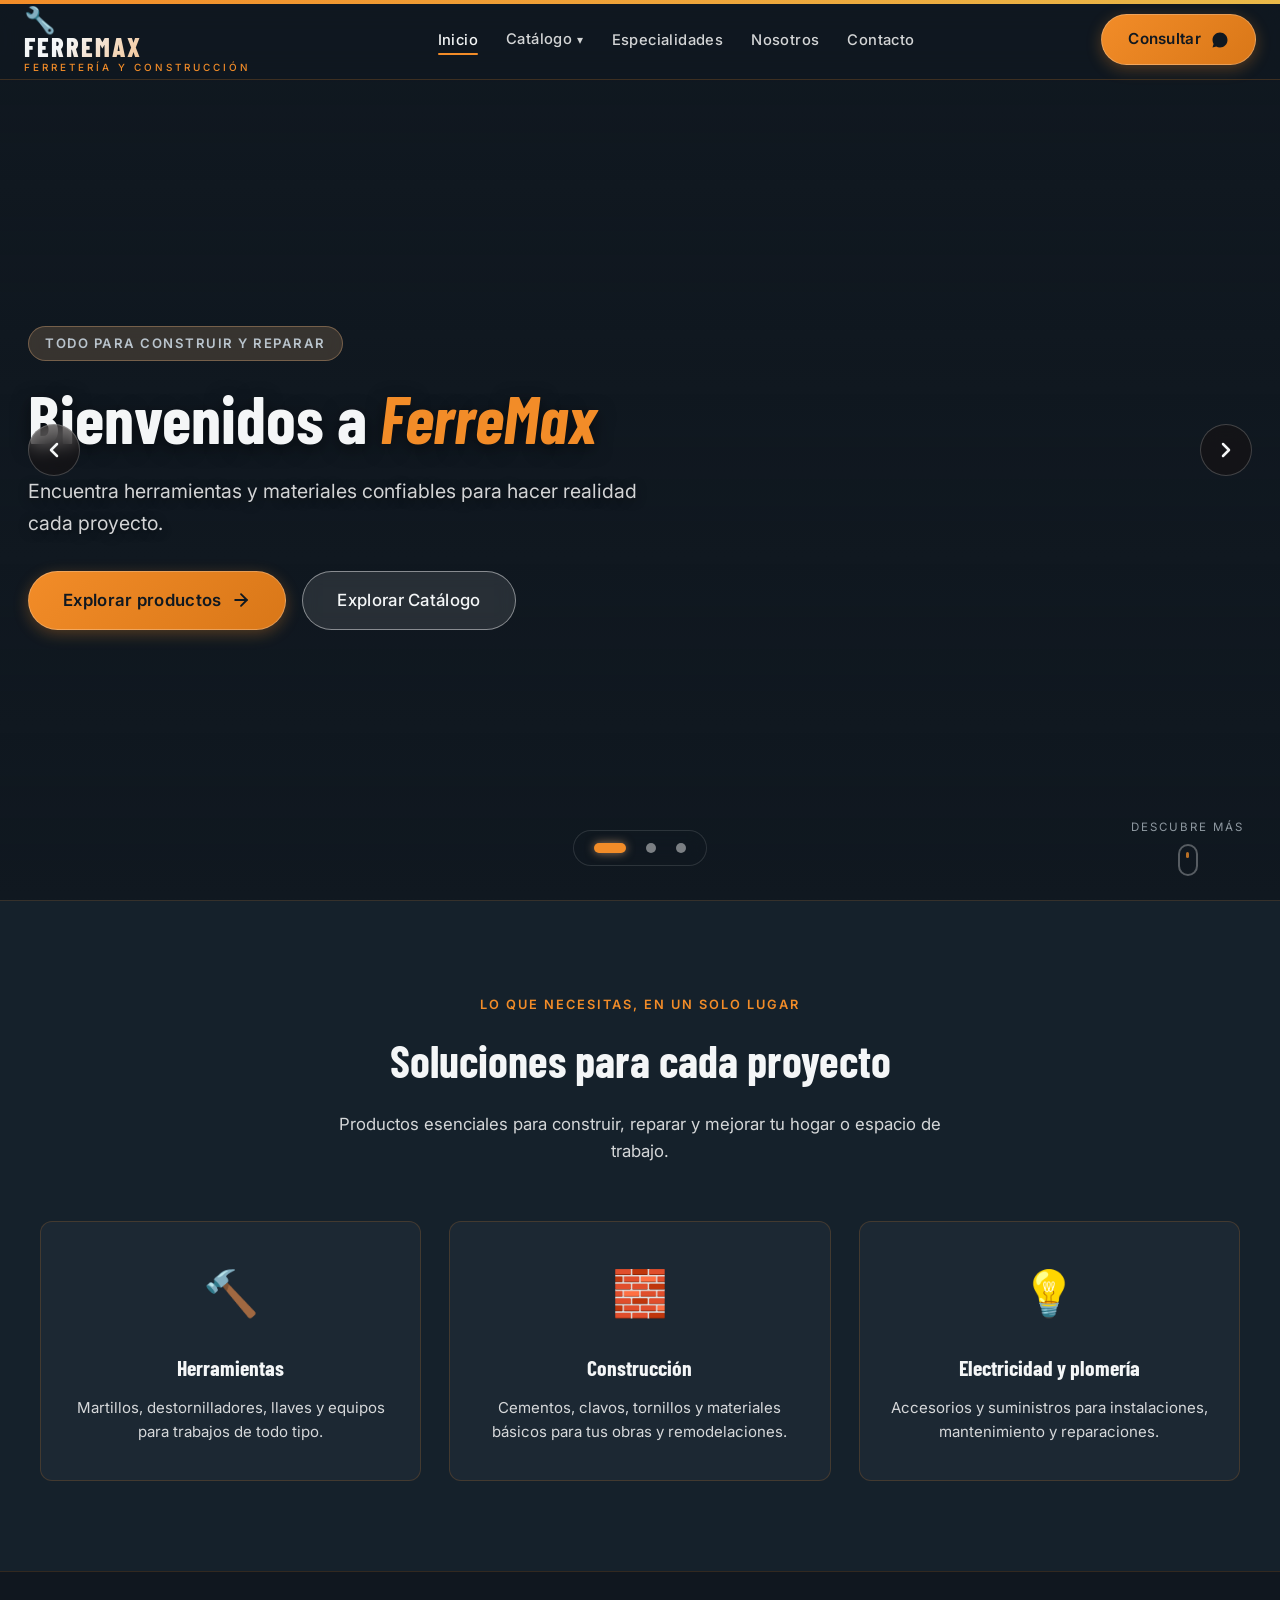
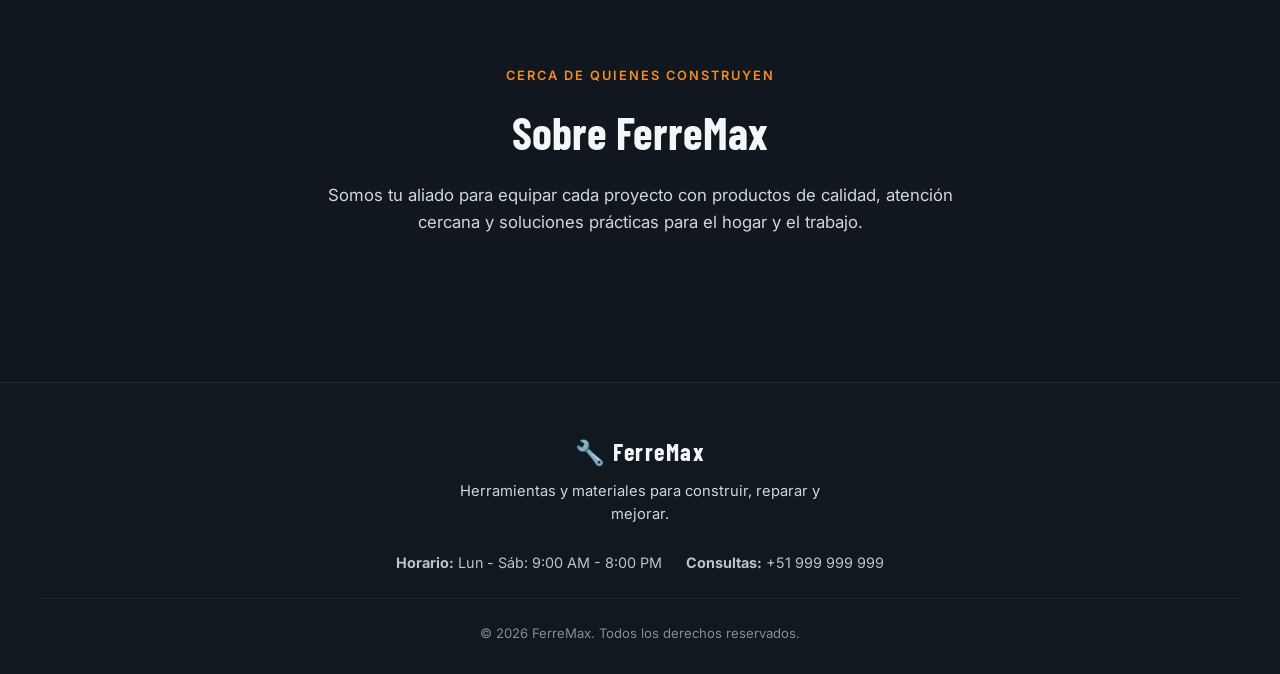
==== index.html @ 09a4e724 "Adaptar sitio a ferreteria" ====
<!DOCTYPE html>
<html lang="es">
<head>
  <meta charset="UTF-8">
  <meta name="viewport" content="width=device-width, initial-scale=1.0">
  <title>FerreMax | Herramientas y materiales para tus proyectos</title>
  <meta name="description" content="FerreMax: herramientas, materiales de construcción, electricidad y plomería para tus proyectos del hogar y profesionales.">

  <!-- Google Fonts -->
  <link rel="preconnect" href="https://fonts.googleapis.com">
  <link rel="preconnect" href="https://fonts.gstatic.com" crossorigin>
  <link href="https://fonts.googleapis.com/css2?family=Barlow+Condensed:wght@600;700;800&family=Inter:wght@300;400;500;600;700&display=swap" rel="stylesheet">

  <!-- Hoja de Estilos -->
  <link rel="stylesheet" href="styles.css">
</head>
<body>

<!-- Header / Barra de Navegación Principal -->
<header class="main-header" id="mainHeader">
  <div class="header-container">
    <!-- Logo de la Marca -->
    <a href="index.html" class="brand-logo" aria-label="FerreMax Inicio">
      <span class="logo-icon">🔧</span>
      <span class="logo-text">FerreMax</span>
      <span class="logo-tagline">FERRETERÍA Y CONSTRUCCIÓN</span>
    </a>

    <!-- Menú de Navegación con Dropdown Integrado -->
    <nav class="nav-menu" id="navMenu" aria-label="Navegación principal">
      <ul class="nav-list">
        <li class="nav-item"><a href="index.html" class="nav-link active">Inicio</a></li>

        <!-- Dropdown Catálogo -->
        <li class="nav-item dropdown">
          <a href="Catalogo.html" class="nav-link dropdown-toggle">
            Catálogo <span class="dropdown-arrow">▾</span>
          </a>
          <ul class="dropdown-menu">
            <li><a href="Catalogo.html" class="dropdown-link">Ver Todo el Catálogo</a></li>
            <li><a href="Ofertas_Catalogo.html" class="dropdown-link">Ofertas Especiales</a></li>
            <li><a href="Proximos_Agregados.html" class="dropdown-link">Próximos Lanzamientos</a></li>
          </ul>
        </li>

        <li class="nav-item"><a href="#especialidades" class="nav-link">Especialidades</a></li>
        <li class="nav-item"><a href="#nosotros" class="nav-link">Nosotros</a></li>
        <li class="nav-item"><a href="#contacto" class="nav-link">Contacto</a></li>
      </ul>

      <!-- CTA Móvil -->
      <div class="mobile-cta-wrapper">
        <a href="https://wa.me/51999999999?text=Hola%20FerreMax!%20Quiero%20consultar%20por%20un%20producto" target="_blank" rel="noopener noreferrer" class="btn btn-primary btn-full">
          <span>Consúltanos por WhatsApp</span>
          <svg class="icon-whatsapp" width="18" height="18" viewBox="0 0 24 24" fill="currentColor">
            <path d="M12.031 6.172c-3.181 0-5.767 2.586-5.768 5.766-.001 1.298.38 2.27 1.019 3.287l-.582 2.128 2.182-.573c.978.58 1.911.928 3.145.929 3.178 0 5.767-2.587 5.768-5.766.001-3.187-2.575-5.77-5.764-5.771zm3.392 8.244c-.144.405-.837.774-1.17.824-.312.045-.694.076-2.029-.475-1.708-.704-2.813-2.457-2.899-2.572-.084-.116-.693-.924-.693-1.762 0-.838.438-1.25.594-1.423.156-.172.342-.216.456-.216.114 0 .228.001.328.006.105.006.246-.04.384.292.144.348.492 1.2.535 1.288.043.088.072.19.014.306-.058.116-.087.189-.173.29-.087.102-.183.228-.261.306-.088.087-.179.182-.077.357.102.174.453.748.972 1.21.669.596 1.233.781 1.408.868.174.088.276.073.379-.044.102-.116.438-.51.554-.685.116-.175.233-.146.39-.088.157.058.995.469 1.167.555.172.086.286.13.329.202.043.073.043.42-.101.825zM12 2C6.477 2 2 6.477 2 12c0 1.89.525 3.66 1.438 5.168L2 22l4.98-1.396C8.423 21.499 10.155 22 12 22c5.523 0 10-4.477 10-10S17.523 2 12 2z"/>
          </svg>
        </a>
      </div>
    </nav>

    <!-- Desktop CTA -->
    <div class="header-actions">
      <a href="https://wa.me/51999999999?text=Hola%20FerreMax!%20Quiero%20consultar%20por%20un%20producto" target="_blank" rel="noopener noreferrer" class="btn btn-primary" id="btnCtaDesktop">
        <span>Consultar</span>
        <svg class="icon-whatsapp" width="18" height="18" viewBox="0 0 24 24" fill="currentColor">
          <path d="M12.031 6.172c-3.181 0-5.767 2.586-5.768 5.766-.001 1.298.38 2.27 1.019 3.287l-.582 2.128 2.182-.573c.978.58 1.911.928 3.145.929 3.178 0 5.767-2.587 5.768-5.766.001-3.187-2.575-5.77-5.764-5.771zm3.392 8.244c-.144.405-.837.774-1.17.824-.312.045-.694.076-2.029-.475-1.708-.704-2.813-2.457-2.899-2.572-.084-.116-.693-.924-.693-1.762 0-.838.438-1.25.594-1.423.156-.172.342-.216.456-.216.114 0 .228.001.328.006.105.006.246-.04.384.292.144.348.492 1.2.535 1.288.043.088.072.19.014.306-.058.116-.087.189-.173.29-.087.102-.183.228-.261.306-.088.087-.179.182-.077.357.102.174.453.748.972 1.21.669.596 1.233.781 1.408.868.174.088.276.073.379-.044.102-.116.438-.51.554-.685.116-.175.233-.146.39-.088.157.058.995.469 1.167.555.172.086.286.13.329.202.043.073.043.42-.101.825zM12 2C6.477 2 2 6.477 2 12c0 1.89.525 3.66 1.438 5.168L2 22l4.98-1.396C8.423 21.499 10.155 22 12 22c5.523 0 10-4.477 10-10S17.523 2 12 2z"/>
        </svg>
      </a>

      <!-- Botón Hamburguesa Móvil -->
      <button class="hamburger-btn" id="hamburgerBtn" aria-label="Abrir menú de navegación" aria-expanded="false" aria-controls="navMenu">
        <span class="bar bar-1"></span>
        <span class="bar bar-2"></span>
        <span class="bar bar-3"></span>
      </button>
    </div>
  </div>
</header>

<div class="menu-backdrop" id="menuBackdrop"></div>

<!-- Hero Slider -->
<main>
  <section class="hero-slider" id="inicio" aria-roledescription="carousel" aria-label="Destacados FerreMax">
    <div class="slider-progress-bar" id="sliderProgressBar" aria-hidden="true"></div>

    <div class="slides-wrapper">
      <!-- Slide 1 -->
      <article class="slide active" role="group" aria-roledescription="slide" aria-label="1 de 3: Bienvenidos a FerreMax" data-index="0">
        <div class="slide-bg" style="background-image: url('https://images.unsplash.com/photo-1504148455328-c376907d081c?auto=format&fit=crop&w=1920&q=85');"></div>
        <div class="slide-overlay"></div>
        <div class="slide-container">
          <div class="slide-content">
            <span class="slide-badge">Todo para construir y reparar</span>
            <h1 class="slide-title">Bienvenidos a <span class="highlight">FerreMax</span></h1>
            <p class="slide-description">Encuentra herramientas y materiales confiables para hacer realidad cada proyecto.</p>
            <div class="slide-buttons">
              <a href="#especialidades" class="btn btn-primary btn-large">
                <span>Explorar productos</span>
                <svg width="20" height="20" viewBox="0 0 24 24" fill="none" stroke="currentColor" stroke-width="2.2" stroke-linecap="round" stroke-linejoin="round">
                  <line x1="5" y1="12" x2="19" y2="12"></line>
                  <polyline points="12 5 19 12 12 19"></polyline>
                </svg>
              </a>
              <a href="Catalogo.html" class="btn btn-outline btn-large">Explorar Catálogo</a>
            </div>
          </div>
        </div>
      </article>

      <!-- Slide 2 -->
      <article class="slide" role="group" aria-roledescription="slide" aria-label="2 de 3: Herramientas para cada proyecto" data-index="1">
        <div class="slide-bg" style="background-image: url('https://images.unsplash.com/photo-1586864387967-d02ef85d93e8?auto=format&fit=crop&w=1920&q=85');"></div>
        <div class="slide-overlay"></div>
        <div class="slide-container">
          <div class="slide-content">
            <span class="slide-badge">Precios que ayudan a avanzar</span>
            <h2 class="slide-title">Ofertas para tus <span class="highlight">Proyectos</span></h2>
            <p class="slide-description">Aprovecha descuentos especiales en herramientas y materiales seleccionados.</p>
            <div class="slide-buttons">
              <a href="Ofertas_Catalogo.html" class="btn btn-primary btn-large">
                <span>Ver ofertas</span>
                <svg width="20" height="20" viewBox="0 0 24 24" fill="none" stroke="currentColor" stroke-width="2.2" stroke-linecap="round" stroke-linejoin="round">
                  <path d="M12 20h9"></path>
                  <path d="M16.5 3.5a2.121 2.121 0 0 1 3 3L7 19l-4 1 1-4L16.5 3.5z"></path>
                </svg>
              </a>
              <a href="Proximos_Agregados.html" class="btn btn-outline btn-large">Próximos Lanzamientos</a>
            </div>
          </div>
        </div>
      </article>

      <!-- Slide 3 -->
      <article class="slide" role="group" aria-roledescription="slide" aria-label="3 de 3: Materiales de calidad" data-index="2">
        <div class="slide-bg" style="background-image: url('https://images.unsplash.com/photo-1530124566582-a618bc2615dc?auto=format&fit=crop&w=1920&q=85');"></div>
        <div class="slide-overlay"></div>
        <div class="slide-container">
          <div class="slide-content">
            <span class="slide-badge">Calidad para trabajar seguro</span>
            <h2 class="slide-title">Materiales <span class="highlight">confiables</span></h2>
            <p class="slide-description">Encuentra productos resistentes y asesoría para elegir lo adecuado para tu obra o reparación.</p>
            <div class="slide-buttons">
              <a href="#contacto" class="btn btn-primary btn-large">
                <span>Contáctanos</span>
                <svg width="20" height="20" viewBox="0 0 24 24" fill="none" stroke="currentColor" stroke-width="2.2" stroke-linecap="round" stroke-linejoin="round">
                  <path d="M22 16.92v3a2 2 0 0 1-2.18 2 19.79 19.79 0 0 1-8.63-3.07 19.5 19.5 0 0 1-6-6 19.79 19.79 0 0 1-3.07-8.67A2 2 0 0 1 4.11 2h3a2 2 0 0 1 2 1.72 12.84 12.84 0 0 0 .7 2.81 2 2 0 0 1-.45 2.11L8.09 9.91a16 16 0 0 0 6 6l1.27-1.27a2 2 0 0 1 2.11-.45 12.84 12.84 0 0 0 2.81.7A2 2 0 0 1 22 16.92z"></path>
                </svg>
              </a>
              <a href="#nosotros" class="btn btn-outline btn-large">Conócenos</a>
            </div>
          </div>
        </div>
      </article>
    </div>

    <!-- Controles del Slider -->
    <button class="slider-arrow slider-arrow-prev" id="prevSlideBtn" aria-label="Slide anterior" title="Anterior">
      <svg viewBox="0 0 24 24" width="24" height="24" fill="none" stroke="currentColor" stroke-width="2.5" stroke-linecap="round" stroke-linejoin="round"><polyline points="15 18 9 12 15 6"></polyline></svg>
    </button>

    <button class="slider-arrow slider-arrow-next" id="nextSlideBtn" aria-label="Siguiente slide" title="Siguiente">
      <svg viewBox="0 0 24 24" width="24" height="24" fill="none" stroke="currentColor" stroke-width="2.5" stroke-linecap="round" stroke-linejoin="round"><polyline points="9 18 15 12 9 6"></polyline></svg>
    </button>

    <div class="slider-indicators" id="sliderDots" role="tablist" aria-label="Controles de diapositivas">
      <button class="slider-dot active" role="tab" aria-selected="true" aria-label="Ir a diapositiva 1" data-slide-to="0"><span class="dot-inner"></span></button>
      <button class="slider-dot" role="tab" aria-selected="false" aria-label="Ir a diapositiva 2" data-slide-to="1"><span class="dot-inner"></span></button>
      <button class="slider-dot" role="tab" aria-selected="false" aria-label="Ir a diapositiva 3" data-slide-to="2"><span class="dot-inner"></span></button>
    </div>

    <div class="scroll-hint" aria-hidden="true">
      <span class="scroll-text">Descubre más</span>
      <div class="scroll-mouse"><div class="scroll-wheel"></div></div>
    </div>
  </section>

  <!-- Sección Especialidades -->
  <section id="especialidades" class="preview-section">
    <div class="section-container">
      <div class="section-header">
        <span class="section-badge">Lo que necesitas, en un solo lugar</span>
        <h2 class="section-heading">Soluciones para cada proyecto</h2>
        <p class="section-subheading">Productos esenciales para construir, reparar y mejorar tu hogar o espacio de trabajo.</p>
      </div>
      <div class="features-grid">
        <div class="feature-card">
          <div class="feature-icon">🔨</div>
          <h3>Herramientas</h3>
          <p>Martillos, destornilladores, llaves y equipos para trabajos de todo tipo.</p>
        </div>
        <div class="feature-card">
          <div class="feature-icon">🧱</div>
          <h3>Construcción</h3>
          <p>Cementos, clavos, tornillos y materiales básicos para tus obras y remodelaciones.</p>
        </div>
        <div class="feature-card">
          <div class="feature-icon">💡</div>
          <h3>Electricidad y plomería</h3>
          <p>Accesorios y suministros para instalaciones, mantenimiento y reparaciones.</p>
        </div>
      </div>
    </div>
  </section>

  <!-- Sección Nosotros -->
  <section id="nosotros" class="preview-section" style="background: rgba(16, 24, 32, 0.4);">
    <div class="section-container">
      <div class="section-header">
        <span class="section-badge">Cerca de quienes construyen</span>
        <h2 class="section-heading">Sobre FerreMax</h2>
        <p class="section-subheading">Somos tu aliado para equipar cada proyecto con productos de calidad, atención cercana y soluciones prácticas para el hogar y el trabajo.</p>
      </div>
    </div>
  </section>
</main>

<!-- Footer -->
<footer class="main-footer" id="contacto">
  <div class="footer-container">
    <div class="footer-brand">
      <div class="footer-logo">
        <span>🔧</span> FerreMax
      </div>
      <p>Herramientas y materiales para construir, reparar y mejorar.</p>
    </div>
    <div class="footer-info">
      <p><strong>Horario:</strong> Lun - Sáb: 9:00 AM - 8:00 PM</p>
      <p><strong>Consultas:</strong> +51 999 999 999</p>
    </div>
    <div class="footer-bottom">
      <p>&copy; 2026 FerreMax. Todos los derechos reservados.</p>
    </div>
  </div>
</footer>

<script src="script.js"></script>
</body>
</html>
---- styles.css ----
/* ==========================================================================
   FerreMax - Ferretería y Construcción | Hoja de Estilos Principal
   Diseño: Industrial, confiable y contemporáneo
   ========================================================================== */

/* --------------------------------------------------------------------------
   1. VARIABLES CSS (Custom Properties / Design Tokens)
   -------------------------------------------------------------------------- */
:root {
  /* Paleta industrial: grafito, acero y naranja de seguridad */
  --color-primary: #F28C28;
  --color-primary-hover: #FFAA4C;
  --color-secondary: #E9B949;
  --color-accent-terracotta: #C96B24;
  --color-dark-bg: #101820;
  --color-dark-surface: #1B2732;
  --color-dark-card: rgba(31, 43, 54, 0.9);

  --color-cream-light: #F4F6F7;
  --color-cream-bg: #E8EDF0;
  --color-cream-muted: #B9C4CC;

  --color-text-light: #FFFFFF;
  --color-text-muted: rgba(255, 255, 255, 0.82);
  --color-text-dark: #1B252D;
  --color-text-dark-muted: #5C6972;

  /* Tipografías */
  --font-serif: 'Barlow Condensed', 'Arial Narrow', sans-serif;
  --font-sans: 'Inter', -apple-system, BlinkMacSystemFont, sans-serif;

  /* Transiciones y Sombras */
  --transition-fast: 0.25s cubic-bezier(0.4, 0, 0.2, 1);
  --transition-normal: 0.4s cubic-bezier(0.4, 0, 0.2, 1);
  --transition-slow: 0.8s cubic-bezier(0.4, 0, 0.2, 1);
  --shadow-sm: 0 4px 12px rgba(0, 0, 0, 0.15);
  --shadow-lg: 0 16px 36px rgba(0, 0, 0, 0.35);
  --shadow-glow: 0 0 20px rgba(242, 140, 40, 0.35);

  /* Dimensiones */
  --header-height: 80px;
  --border-radius-sm: 6px;
  --border-radius-md: 12px;
  --border-radius-lg: 24px;
  --border-radius-pill: 999px;
}

/* --------------------------------------------------------------------------
   2. RESET & ESTILOS BASE
   -------------------------------------------------------------------------- */
*, *::before, *::after {
  box-sizing: border-box;
  margin: 0;
  padding: 0;
}

html {
  scroll-behavior: smooth;
  font-size: 16px;
  -webkit-text-size-adjust: 100%;
}

body {
  font-family: var(--font-sans);
  background-color: var(--color-dark-bg);
  color: var(--color-text-light);
  line-height: 1.6;
  overflow-x: hidden;
  position: relative;
}

a {
  text-decoration: none;
  color: inherit;
  transition: color var(--transition-fast);
}

ul {
  list-style: none;
}

img {
  max-width: 100%;
  height: auto;
  display: block;
}

button {
  font-family: inherit;
  cursor: pointer;
  border: none;
  background: none;
  outline: none;
}

/* --------------------------------------------------------------------------
   3. BOTONES & COMPONENTES REUTILIZABLES
   -------------------------------------------------------------------------- */
.btn {
  display: inline-flex;
  align-items: center;
  justify-content: center;
  gap: 10px;
  padding: 12px 26px;
  font-size: 0.95rem;
  font-weight: 500;
  border-radius: var(--border-radius-pill);
  transition: all var(--transition-normal);
  cursor: pointer;
  letter-spacing: 0.3px;
  text-decoration: none;
  white-space: nowrap;
}

.btn-primary {
  background: linear-gradient(135deg, var(--color-primary) 0%, #D97718 100%);
  color: var(--color-dark-bg);
  font-weight: 600;
  box-shadow: 0 4px 15px rgba(242, 140, 40, 0.3);
  border: 1px solid rgba(255, 255, 255, 0.25);
}

.btn-primary:hover {
  transform: translateY(-2px);
  background: linear-gradient(135deg, var(--color-primary-hover) 0%, var(--color-primary) 100%);
  box-shadow: var(--shadow-glow);
  color: #101820;
}

.btn-outline {
  background: rgba(255, 255, 255, 0.1);
  color: var(--color-cream-light);
  border: 1.5px solid rgba(255, 255, 255, 0.45);
  backdrop-filter: blur(8px);
  -webkit-backdrop-filter: blur(8px);
}

.btn-outline:hover {
  background: rgba(255, 255, 255, 0.25);
  border-color: var(--color-cream-light);
  transform: translateY(-2px);
  color: #FFFFFF;
}

.btn-large {
  padding: 15px 34px;
  font-size: 1.05rem;
}

.btn-full {
  width: 100%;
}

.icon-whatsapp {
  flex-shrink: 0;
}

/* --------------------------------------------------------------------------
   4. HEADER / NAVEGACIÓN
   -------------------------------------------------------------------------- */
.main-header {
  position: fixed;
  top: 0;
  left: 0;
  width: 100%;
  height: var(--header-height);
  z-index: 1000;
  background: rgba(16, 24, 32, 0.72);
  backdrop-filter: blur(14px);
  -webkit-backdrop-filter: blur(14px);
  border-bottom: 1px solid rgba(242, 140, 40, 0.2);
  transition: all var(--transition-normal);
}

.main-header.scrolled {
  background: rgba(16, 24, 32, 0.94);
  border-bottom-color: rgba(242, 140, 40, 0.35);
  box-shadow: var(--shadow-lg);
  height: 72px;
}

.header-container {
  max-width: 1300px;
  height: 100%;
  margin: 0 auto;
  padding: 0 24px;
  display: flex;
  align-items: center;
  justify-content: space-between;
}

/* Marca / Logo */
.brand-logo {
  display: flex;
  flex-direction: column;
  text-decoration: none;
  line-height: 1.1;
  position: relative;
  z-index: 1010;
}

.brand-logo .logo-icon {
  font-size: 1.6rem;
  margin-bottom: -2px;
}

.brand-logo .logo-text {
  font-family: var(--font-serif);
  font-size: 1.65rem;
  font-weight: 800;
  letter-spacing: 2px;
  color: var(--color-cream-light);
  background: linear-gradient(135deg, var(--color-cream-light) 20%, var(--color-primary) 100%);
  -webkit-background-clip: text;
  -webkit-text-fill-color: transparent;
  text-transform: uppercase;
}

.brand-logo .logo-tagline {
  font-size: 0.62rem;
  font-weight: 500;
  letter-spacing: 3px;
  color: var(--color-primary);
  margin-top: 1px;
}

/* Enlaces de Navegación */
.nav-menu {
  display: flex;
  align-items: center;
}

.nav-list {
  display: flex;
  align-items: center;
  gap: 32px;
}

.nav-link {
  font-size: 0.92rem;
  font-weight: 500;
  color: var(--color-text-muted);
  position: relative;
  padding: 6px 0;
  letter-spacing: 0.4px;
}

.nav-link::after {
  content: '';
  position: absolute;
  bottom: 0;
  left: 0;
  width: 0;
  height: 2px;
  background: var(--color-primary);
  transition: width var(--transition-normal);
  border-radius: 2px;
}

.nav-link:hover,
.nav-link.active {
  color: var(--color-cream-light);
}

.nav-link:hover::after,
.nav-link.active::after {
  width: 100%;
}

.mobile-cta-wrapper {
  display: none;
}

/* Acciones del Header */
.header-actions {
  display: flex;
  align-items: center;
  gap: 16px;
}

/* Botón Hamburguesa */
.hamburger-btn {
  display: none;
  flex-direction: column;
  justify-content: space-between;
  width: 32px;
  height: 22px;
  padding: 0;
  z-index: 1010;
}

.hamburger-btn .bar {
  width: 100%;
  height: 2.5px;
  background-color: var(--color-cream-light);
  border-radius: 3px;
  transition: all var(--transition-normal);
  transform-origin: center;
}

/* Animación Hamburguesa activa */
.hamburger-btn.is-active .bar-1 {
  transform: translateY(10px) rotate(45deg);
  background-color: var(--color-primary);
}

.hamburger-btn.is-active .bar-2 {
  opacity: 0;
  transform: translateX(-10px);
}

.hamburger-btn.is-active .bar-3 {
  transform: translateY(-10px) rotate(-45deg);
  background-color: var(--color-primary);
}

.menu-backdrop {
  display: none;
  position: fixed;
  inset: 0;
  background: rgba(0, 0, 0, 0.65);
  backdrop-filter: blur(4px);
  z-index: 998;
  opacity: 0;
  transition: opacity var(--transition-normal);
}

.menu-backdrop.is-active {
  display: block;
  opacity: 1;
}

/* --------------------------------------------------------------------------
   5. CARRUSEL / HERO SLIDER PRINCIPAL
   -------------------------------------------------------------------------- */
.hero-slider {
  position: relative;
  width: 100%;
  height: 100vh;
  min-height: 640px;
  overflow: hidden;
  display: flex;
  align-items: center;
  justify-content: center;
}

/* Barra de progreso de cambio de diapositiva */
.slider-progress-bar {
  position: absolute;
  top: 0;
  left: 0;
  height: 3.5px;
  width: 0;
  background: linear-gradient(90deg, var(--color-primary), var(--color-secondary));
  z-index: 1100;
  transition: width 0.1s linear;
}

/* Wrapper y Diapositivas */
.slides-wrapper {
  position: relative;
  width: 100%;
  height: 100%;
}

.slide {
  position: absolute;
  inset: 0;
  opacity: 0;
  visibility: hidden;
  transition: opacity 1.2s cubic-bezier(0.25, 1, 0.5, 1), visibility 1.2s;
  display: flex;
  align-items: center;
}

.slide.active {
  opacity: 1;
  visibility: visible;
  z-index: 2;
}

/* Imagen de Fondo y Efecto Zoom (Ken Burns) */
.slide-bg {
  position: absolute;
  inset: 0;
  background-size: cover;
  background-position: center center;
  transform: scale(1);
  transition: transform 8s cubic-bezier(0.1, 0.5, 0.2, 1);
  will-change: transform;
}

.slide.active .slide-bg {
  transform: scale(1.08);
}

/* Capa oscura con degradado refinado */
.slide-overlay {
  position: absolute;
  inset: 0;
  background: linear-gradient(
          180deg,
          rgba(16, 24, 32, 0.78) 0%,
          rgba(16, 24, 32, 0.48) 40%,
          rgba(16, 24, 32, 0.88) 100%
  );
  z-index: 1;
}

/* Contenido de la Diapositiva */
.slide-container {
  position: relative;
  z-index: 3;
  max-width: 1300px;
  width: 100%;
  margin: 0 auto;
  padding: 0 28px;
  padding-top: calc(var(--header-height) * 0.7);
}

.slide-content {
  max-width: 760px;
}

/* Insignia / Badge */
.slide-badge {
  display: inline-block;
  padding: 6px 16px;
  border-radius: var(--border-radius-pill);
  font-size: 0.82rem;
  font-weight: 600;
  letter-spacing: 1.5px;
  text-transform: uppercase;
  background: rgba(212, 163, 115, 0.2);
  color: var(--color-cream-muted);
  border: 1px solid rgba(212, 163, 115, 0.4);
  backdrop-filter: blur(6px);
  margin-bottom: 18px;
  opacity: 0;
  transform: translateY(20px);
  transition: opacity 0.8s ease 0.2s, transform 0.8s ease 0.2s;
}

/* Títulos con animación suave */
.slide-title {
  font-family: var(--font-serif);
  font-size: clamp(2.3rem, 5.5vw, 4.2rem);
  font-weight: 700;
  line-height: 1.15;
  color: var(--color-cream-light);
  margin-bottom: 18px;
  text-shadow: 0 4px 18px rgba(0, 0, 0, 0.6);
  opacity: 0;
  transform: translateY(25px);
  transition: opacity 0.8s ease 0.4s, transform 0.8s ease 0.4s;
}

.slide-title .highlight {
  color: var(--color-primary);
  font-style: italic;
  display: inline;
}

/* Descripción */
.slide-description {
  font-size: clamp(1rem, 2vw, 1.22rem);
  color: var(--color-text-muted);
  line-height: 1.65;
  margin-bottom: 32px;
  max-width: 620px;
  text-shadow: 0 2px 10px rgba(0, 0, 0, 0.5);
  opacity: 0;
  transform: translateY(25px);
  transition: opacity 0.8s ease 0.6s, transform 0.8s ease 0.6s;
}

/* Botones de acción */
.slide-buttons {
  display: flex;
  align-items: center;
  flex-wrap: wrap;
  gap: 16px;
  opacity: 0;
  transform: translateY(25px);
  transition: opacity 0.8s ease 0.8s, transform 0.8s ease 0.8s;
}

/* Animaciones al activarse el slide */
.slide.active .slide-badge,
.slide.active .slide-title,
.slide.active .slide-description,
.slide.active .slide-buttons {
  opacity: 1;
  transform: translateY(0);
}

/* --------------------------------------------------------------------------
   6. CONTROLES DEL CARRUSEL (Flechas y Dots)
   -------------------------------------------------------------------------- */
/* Flechas de navegación */
.slider-arrow {
  position: absolute;
  top: 50%;
  transform: translateY(-50%);
  z-index: 10;
  width: 52px;
  height: 52px;
  border-radius: 50%;
  display: flex;
  align-items: center;
  justify-content: center;
  background: rgba(26, 17, 15, 0.45);
  border: 1px solid rgba(255, 255, 255, 0.2);
  color: var(--color-cream-light);
  backdrop-filter: blur(10px);
  -webkit-backdrop-filter: blur(10px);
  transition: all var(--transition-normal);
}

.slider-arrow:hover {
  background: rgba(212, 163, 115, 0.9);
  color: var(--color-dark-bg);
  border-color: var(--color-primary);
  transform: translateY(-50%) scale(1.08);
  box-shadow: var(--shadow-glow);
}

.slider-arrow:active {
  transform: translateY(-50%) scale(0.95);
}

.slider-arrow-prev {
  left: 28px;
}

.slider-arrow-next {
  right: 28px;
}

/* Indicadores / Dots */
.slider-indicators {
  position: absolute;
  bottom: 34px;
  left: 50%;
  transform: translateX(-50%);
  z-index: 10;
  display: flex;
  align-items: center;
  gap: 12px;
  padding: 8px 16px;
  background: rgba(16, 24, 32, 0.5);
  border-radius: var(--border-radius-pill);
  backdrop-filter: blur(8px);
  -webkit-backdrop-filter: blur(8px);
  border: 1px solid rgba(255, 255, 255, 0.12);
}

.slider-dot {
  padding: 4px;
  display: flex;
  align-items: center;
  justify-content: center;
}

.dot-inner {
  display: block;
  width: 10px;
  height: 10px;
  border-radius: 50%;
  background-color: rgba(255, 255, 255, 0.45);
  transition: all var(--transition-normal);
}

.slider-dot:hover .dot-inner {
  background-color: var(--color-cream-light);
}

.slider-dot.active .dot-inner {
  width: 32px;
  border-radius: 10px;
  background-color: var(--color-primary);
  box-shadow: 0 0 10px rgba(212, 163, 115, 0.7);
}

/* Indicador de scroll (hint) */
.scroll-hint {
  position: absolute;
  bottom: 24px;
  right: 36px;
  z-index: 10;
  display: flex;
  flex-direction: column;
  align-items: center;
  gap: 8px;
  opacity: 0.75;
  transition: opacity var(--transition-normal);
}

.scroll-hint:hover {
  opacity: 1;
}

.scroll-text {
  font-size: 0.72rem;
  letter-spacing: 2px;
  text-transform: uppercase;
  color: var(--color-cream-muted);
}

.scroll-mouse {
  width: 20px;
  height: 32px;
  border: 2px solid rgba(255, 255, 255, 0.4);
  border-radius: 12px;
  position: relative;
  display: flex;
  justify-content: center;
}

.scroll-wheel {
  width: 3px;
  height: 6px;
  background-color: var(--color-primary);
  border-radius: 2px;
  margin-top: 6px;
  animation: scrollAnim 1.8s infinite;
}

@keyframes scrollAnim {
  0% { opacity: 1; transform: translateY(0); }
  75% { opacity: 0; transform: translateY(10px); }
  100% { opacity: 0; transform: translateY(0); }
}

/* --------------------------------------------------------------------------
   7. SECCIÓN DE VISTA PREVIA (Especialidades / Preview)
   -------------------------------------------------------------------------- */
.preview-section {
  padding: 90px 24px;
  background-color: #15212B;
  border-top: 1px solid rgba(242, 140, 40, 0.15);
}

.section-container {
  max-width: 1200px;
  margin: 0 auto;
}

.section-header {
  text-align: center;
  max-width: 650px;
  margin: 0 auto 56px;
}

.section-badge {
  display: inline-block;
  font-size: 0.8rem;
  font-weight: 600;
  color: var(--color-primary);
  letter-spacing: 2px;
  text-transform: uppercase;
  margin-bottom: 10px;
}

.section-heading {
  font-family: var(--font-serif);
  font-size: clamp(2rem, 3.5vw, 2.8rem);
  color: var(--color-cream-light);
  margin-bottom: 14px;
}

.section-subheading {
  font-size: 1.05rem;
  color: var(--color-text-muted);
  line-height: 1.6;
}

.features-grid {
  display: grid;
  grid-template-columns: repeat(auto-fit, minmax(290px, 1fr));
  gap: 28px;
}

.feature-card {
  background: rgba(31, 43, 54, 0.78);
  border: 1px solid rgba(242, 140, 40, 0.18);
  border-radius: var(--border-radius-md);
  padding: 36px 28px;
  text-align: center;
  transition: all var(--transition-normal);
  position: relative;
  overflow: hidden;
}

.feature-card::before {
  content: '';
  position: absolute;
  top: 0;
  left: 0;
  width: 100%;
  height: 3px;
  background: linear-gradient(90deg, transparent, var(--color-primary), transparent);
  opacity: 0;
  transition: opacity var(--transition-normal);
}

.feature-card:hover {
  transform: translateY(-6px);
  border-color: rgba(242, 140, 40, 0.45);
  box-shadow: var(--shadow-lg);
  background: rgba(39, 54, 67, 0.96);
}

.feature-card:hover::before {
  opacity: 1;
}

.feature-icon {
  font-size: 2.8rem;
  margin-bottom: 20px;
}

.feature-card h3 {
  font-family: var(--font-serif);
  font-size: 1.35rem;
  color: var(--color-cream-light);
  margin-bottom: 12px;
}

.feature-card p {
  color: var(--color-text-muted);
  font-size: 0.94rem;
  line-height: 1.6;
}

/* --------------------------------------------------------------------------
   8. FOOTER
   -------------------------------------------------------------------------- */
.main-footer {
  background-color: var(--color-dark-bg);
  border-top: 1px solid rgba(255, 255, 255, 0.08);
  padding: 50px 24px 30px;
}

.footer-container {
  max-width: 1200px;
  margin: 0 auto;
  display: flex;
  flex-direction: column;
  align-items: center;
  text-align: center;
  gap: 24px;
}

.footer-logo {
  font-family: var(--font-serif);
  font-size: 1.5rem;
  font-weight: 700;
  color: var(--color-cream-light);
  letter-spacing: 1.5px;
  margin-bottom: 8px;
}

.footer-brand p {
  color: var(--color-text-muted);
  font-size: 0.92rem;
  max-width: 420px;
}

.footer-info {
  display: flex;
  flex-wrap: wrap;
  gap: 24px;
  color: var(--color-cream-muted);
  font-size: 0.9rem;
}

.footer-bottom {
  border-top: 1px solid rgba(255, 255, 255, 0.06);
  width: 100%;
  padding-top: 24px;
  font-size: 0.82rem;
  color: rgba(255, 255, 255, 0.5);
}

/* --------------------------------------------------------------------------
   9. RESPONSIVIDAD (Media Queries - Mobile First & Adapts)
   -------------------------------------------------------------------------- */
@media (max-width: 1024px) {
  .scroll-hint {
    display: none;
  }
}

@media (max-width: 880px) {
  :root {
    --header-height: 70px;
  }

  /* Hamburguesa visible */
  .hamburger-btn {
    display: flex;
  }

  /* Ocultar botón CTA del header en móvil para no saturar la barra superior */
  #btnCtaDesktop {
    display: none;
  }

  /* Menú Móvil Desplegable tipo Drawer Lateral Elegante */
  .nav-menu {
    position: fixed;
    top: 0;
    right: -100%;
    width: 290px;
    height: 100vh;
    background: rgba(22, 15, 13, 0.97);
    backdrop-filter: blur(20px);
    -webkit-backdrop-filter: blur(20px);
    box-shadow: -10px 0 30px rgba(0, 0, 0, 0.7);
    flex-direction: column;
    align-items: flex-start;
    padding: 100px 30px 40px;
    transition: right var(--transition-normal);
    z-index: 999;
    border-left: 1px solid rgba(212, 163, 115, 0.25);
  }

  .nav-menu.is-open {
    right: 0;
  }

  .nav-list {
    flex-direction: column;
    align-items: flex-start;
    gap: 22px;
    width: 100%;
  }

  .nav-link {
    font-size: 1.15rem;
    font-weight: 600;
  }

  .mobile-cta-wrapper {
    display: block;
    width: 100%;
    margin-top: 36px;
    padding-top: 24px;
    border-top: 1px solid rgba(255, 255, 255, 0.1);
  }

  /* Flechas más compactas para touch */
  .slider-arrow {
    width: 44px;
    height: 44px;
  }

  .slider-arrow-prev {
    left: 14px;
  }

  .slider-arrow-next {
    right: 14px;
  }

  .slide-container {
    padding: 0 20px;
    text-align: center;
  }

  .slide-content {
    margin: 0 auto;
  }

  .slide-buttons {
    justify-content: center;
  }

  .slide-buttons .btn {
    width: 100%;
    max-width: 320px;
  }
}

@media (max-width: 480px) {
  .slide-title {
    font-size: 2.1rem;
  }

  .slide-description {
    font-size: 0.95rem;
    margin-bottom: 24px;
  }

  .slider-indicators {
    bottom: 24px;
  }
}
/* --- NAVEGACIÓN Y DROPDOWN --- */
.nav-menu .nav-list {
  display: flex;
  align-items: center;
  gap: 28px;
  list-style: none;
  margin: 0;
  padding: 0;
}

.nav-item.dropdown {
  position: relative;
  display: inline-block;
}

.dropdown-toggle {
  display: flex;
  align-items: center;
  gap: 5px;
  cursor: pointer;
}

.dropdown-arrow {
  font-size: 0.75rem;
  transition: transform 0.2s ease;
}

.dropdown-menu {
  display: none;
  position: absolute;
  top: 100%;
  left: 0;
  min-width: 220px;
  background: #1B2732;
  border: 1px solid rgba(242, 140, 40, 0.4);
  border-radius: 8px;
  padding: 8px 0;
  box-shadow: 0 10px 30px rgba(0, 0, 0, 0.9);
  z-index: 9999;
}

.nav-item.dropdown:hover .dropdown-menu {
  display: block;
}

.nav-item.dropdown:hover .dropdown-arrow {
  transform: rotate(180deg);
}

.dropdown-link {
  display: block;
  padding: 10px 20px;
  font-size: 0.88rem;
  color: #fff;
  text-decoration: none;
  white-space: nowrap;
  transition: background 0.2s ease, color 0.2s ease;
}

.dropdown-link:hover,
.dropdown-link.active {
  background: rgba(242, 140, 40, 0.2);
  color: #F28C28;
}

/* --- CARDS & GRID DE PRODUCTOS --- */
.product-card {
  display: flex;
  flex-direction: column;
  text-align: left;
  padding: 20px;
  position: relative;
}

.product-image-container {
  width: 100%;
  height: 200px;
  overflow: hidden;
  border-radius: 8px;
  margin-bottom: 16px;
  background: #263541;
}

.product-img {
  width: 100%;
  height: 100%;
  object-fit: cover;
  transition: transform 0.3s ease;
}

.product-card:hover .product-img {
  transform: scale(1.05);
}

.product-footer {
  margin-top: auto;
  padding-top: 14px;
  display: flex;
  align-items: center;
  justify-content: space-between;
  border-top: 1px solid rgba(255, 255, 255, 0.08);
}

.product-price {
  font-size: 1.15rem;
  font-weight: 700;
  color: #F28C28;
}

.old-price {
  text-decoration: line-through;
  color: rgba(255, 255, 255, 0.4);
  font-size: 0.88rem;
  margin-right: 6px;
}

.badge-discount {
  position: absolute;
  top: 14px;
  right: 14px;
  background: #E9B949;
  color: #101820;
  font-weight: 700;
  font-size: 0.78rem;
  padding: 4px 10px;
  border-radius: 50px;
  z-index: 2;
}

.admin-card {
  max-width: 700px;
  margin: 0 auto;
  background: rgba(31, 43, 54, 0.92);
  border: 1px solid rgba(242, 140, 40, 0.3);
  border-radius: 12px;
  padding: 30px;
}

.product-form {
  display: flex;
  flex-direction: column;
  gap: 15px;
}

.form-group {
  display: flex;
  flex-direction: column;
  text-align: left;
  gap: 6px;
}

.form-group label {
  font-size: 0.88rem;
  color: #D0D8DE;
}

.form-group input {
  padding: 10px 14px;
  border-radius: 6px;
  background: rgba(16, 24, 32, 0.85);
  border: 1px solid rgba(242, 140, 40, 0.3);
  color: #fff;
}

.form-group input:focus {
  outline: none;
  border-color: #F28C28;
}
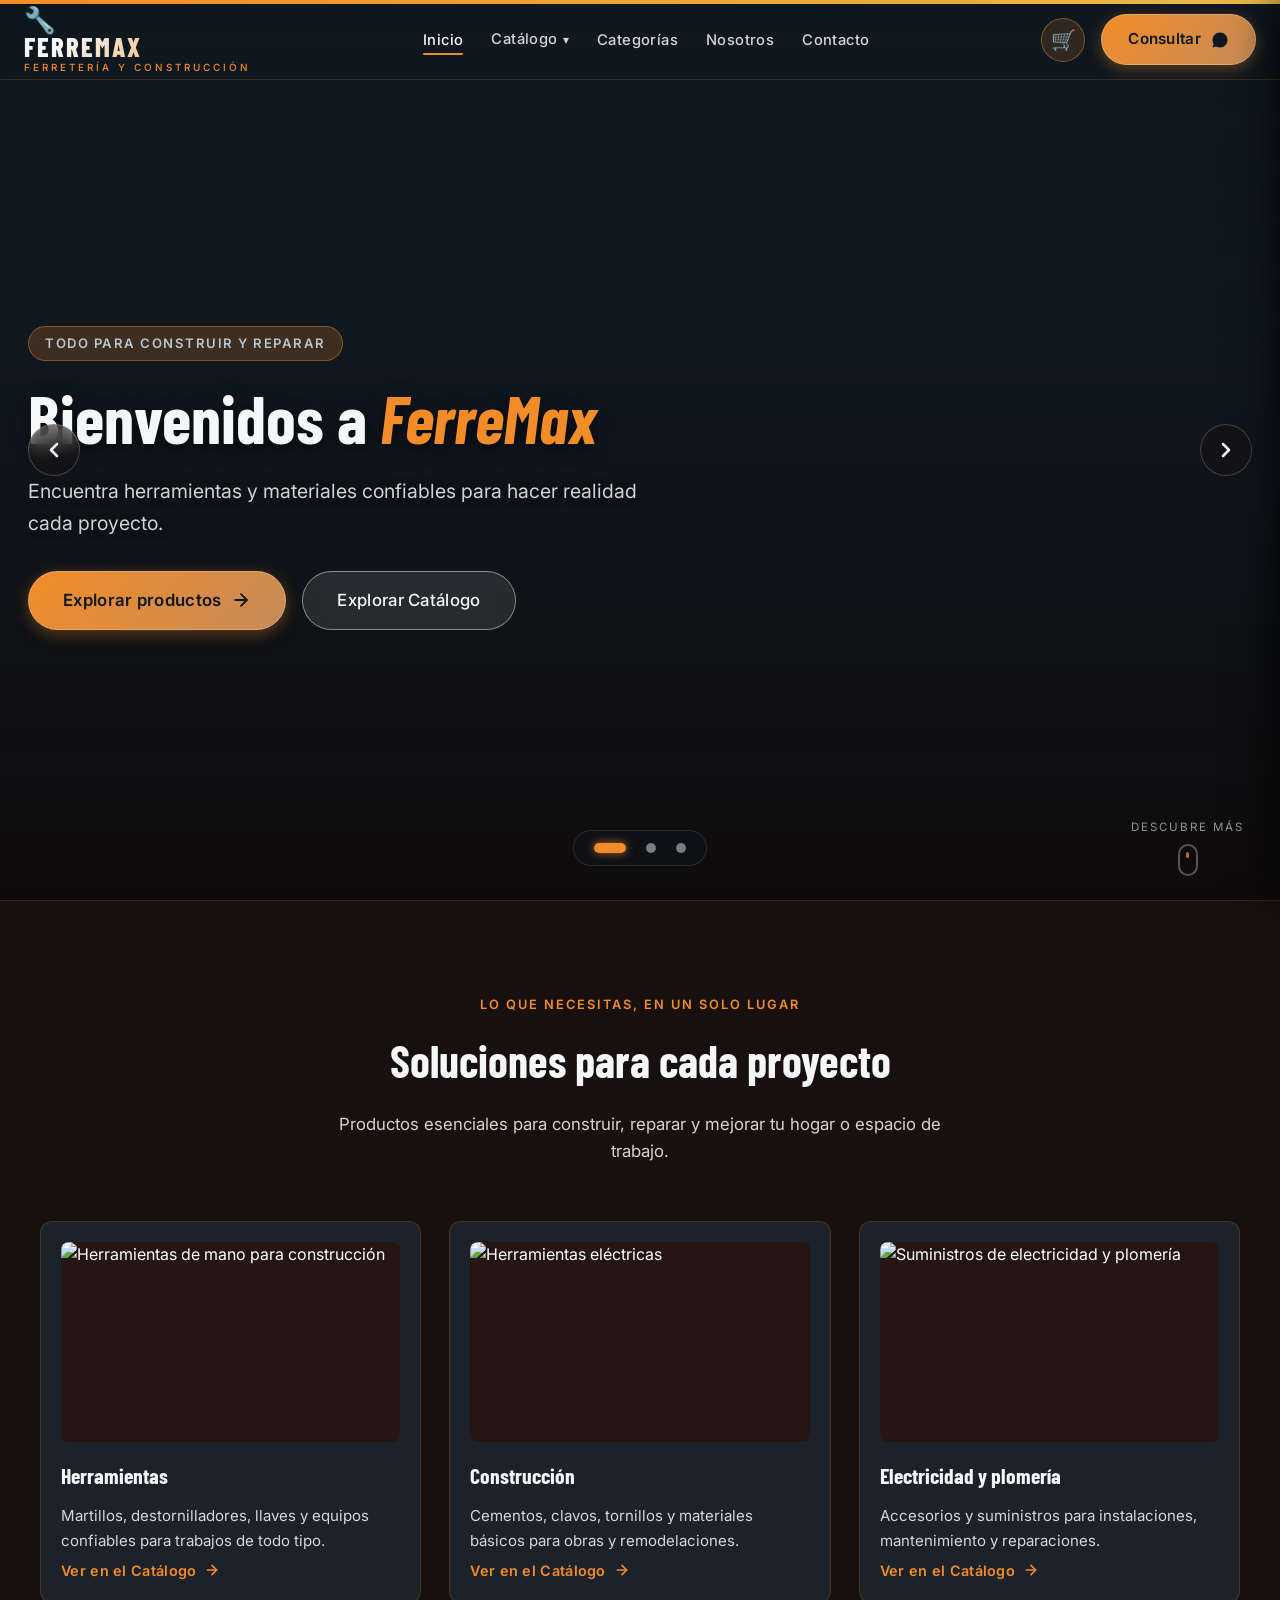
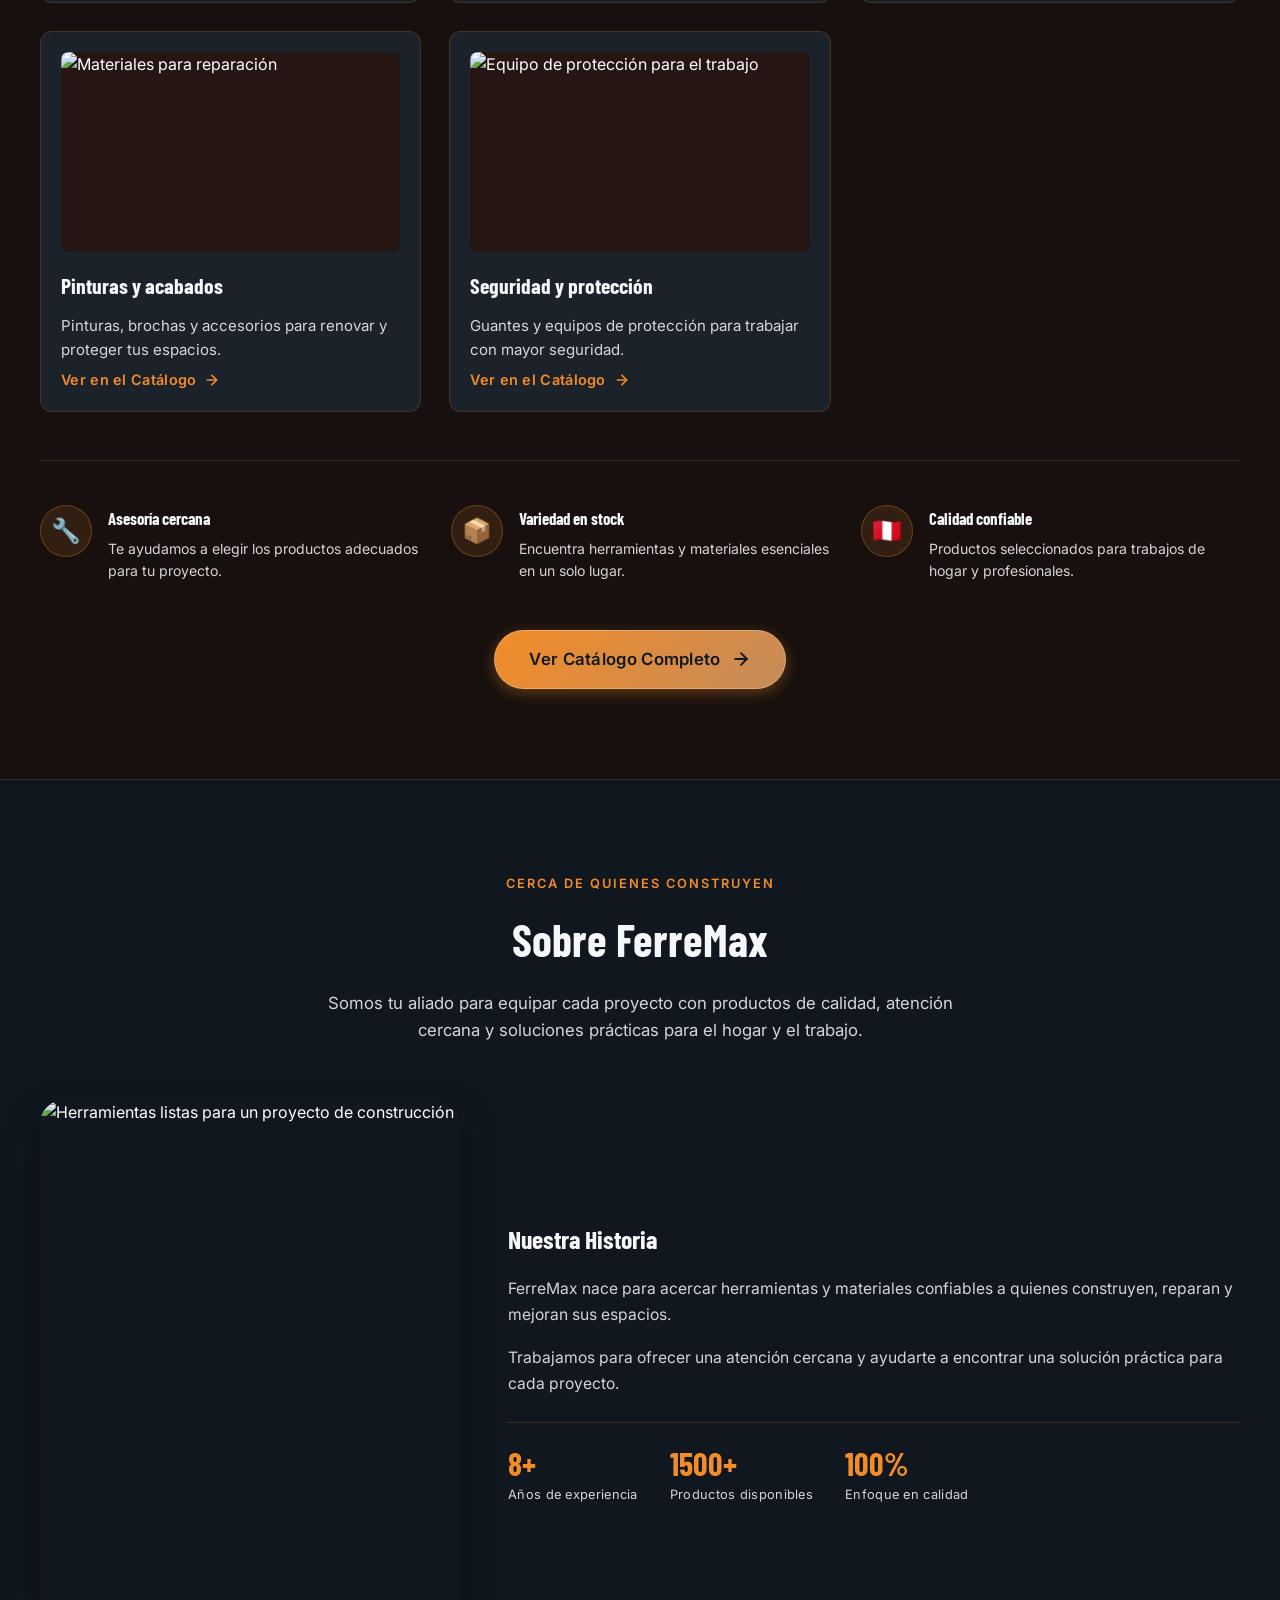
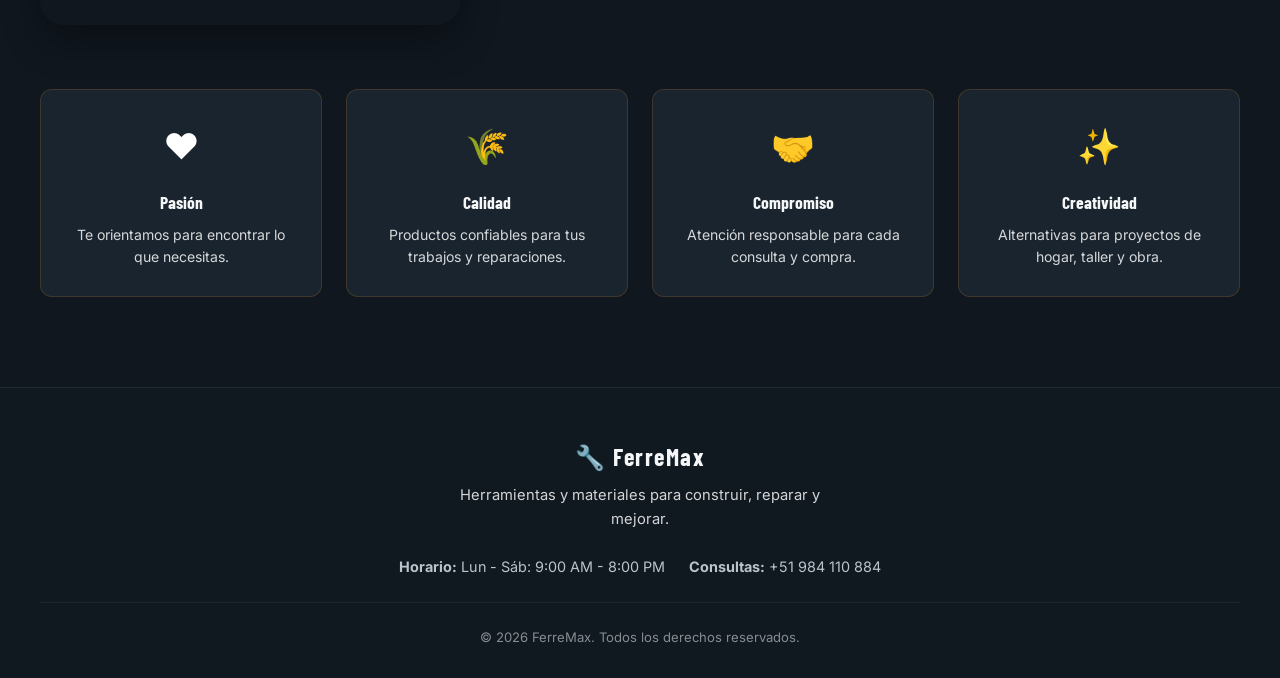
==== commit c9c0d690: "Merge remote-tracking branch 'origin/main' into dev-see # Conflicts: #	Catalogo.html #	Ofertas_Catal" ====
--- a/index.html
+++ b/index.html
@@ -1,240 +1,471 @@
 <!DOCTYPE html>
 <html lang="es">
+
 <head>
-  <meta charset="UTF-8">
-  <meta name="viewport" content="width=device-width, initial-scale=1.0">
-  <title>FerreMax | Herramientas y materiales para tus proyectos</title>
-  <meta name="description" content="FerreMax: herramientas, materiales de construcción, electricidad y plomería para tus proyectos del hogar y profesionales.">
-
-  <!-- Google Fonts -->
-  <link rel="preconnect" href="https://fonts.googleapis.com">
-  <link rel="preconnect" href="https://fonts.gstatic.com" crossorigin>
-  <link href="https://fonts.googleapis.com/css2?family=Barlow+Condensed:wght@600;700;800&family=Inter:wght@300;400;500;600;700&display=swap" rel="stylesheet">
-
-  <!-- Hoja de Estilos -->
-  <link rel="stylesheet" href="styles.css">
+    <meta charset="UTF-8">
+    <meta name="viewport" content="width=device-width, initial-scale=1.0">
+    <title>FerreMax | Herramientas y materiales para tus proyectos</title>
+    <meta name="description"
+        content="FerreMax: herramientas, materiales de construcción, electricidad y plomería para tus proyectos del hogar y profesionales.">
+
+    <!-- Favicon -->
+    <link rel="icon"
+        href="data:image/svg+xml,<svg xmlns='http://www.w3.org/2000/svg' viewBox='0 0 100 100'><text y='.9em' font-size='90'>🔧</text></svg>">
+
+    <!-- Google Fonts -->
+    <link rel="preconnect" href="https://fonts.googleapis.com">
+    <link rel="preconnect" href="https://fonts.gstatic.com" crossorigin>
+    <link
+        href="https://fonts.googleapis.com/css2?family=Barlow+Condensed:wght@600;700;800&family=Inter:wght@300;400;500;600;700&display=swap"
+        rel="stylesheet">
+
+    <!-- Hoja de Estilos -->
+    <link rel="stylesheet" href="styles.css">
 </head>
+
 <body>
 
-<!-- Header / Barra de Navegación Principal -->
-<header class="main-header" id="mainHeader">
-  <div class="header-container">
-    <!-- Logo de la Marca -->
-    <a href="index.html" class="brand-logo" aria-label="FerreMax Inicio">
-      <span class="logo-icon">🔧</span>
-      <span class="logo-text">FerreMax</span>
-      <span class="logo-tagline">FERRETERÍA Y CONSTRUCCIÓN</span>
-    </a>
-
-    <!-- Menú de Navegación con Dropdown Integrado -->
-    <nav class="nav-menu" id="navMenu" aria-label="Navegación principal">
-      <ul class="nav-list">
-        <li class="nav-item"><a href="index.html" class="nav-link active">Inicio</a></li>
-
-        <!-- Dropdown Catálogo -->
-        <li class="nav-item dropdown">
-          <a href="Catalogo.html" class="nav-link dropdown-toggle">
-            Catálogo <span class="dropdown-arrow">▾</span>
-          </a>
-          <ul class="dropdown-menu">
-            <li><a href="Catalogo.html" class="dropdown-link">Ver Todo el Catálogo</a></li>
-            <li><a href="Ofertas_Catalogo.html" class="dropdown-link">Ofertas Especiales</a></li>
-            <li><a href="Proximos_Agregados.html" class="dropdown-link">Próximos Lanzamientos</a></li>
-          </ul>
-        </li>
-
-        <li class="nav-item"><a href="#especialidades" class="nav-link">Especialidades</a></li>
-        <li class="nav-item"><a href="#nosotros" class="nav-link">Nosotros</a></li>
-        <li class="nav-item"><a href="#contacto" class="nav-link">Contacto</a></li>
-      </ul>
-
-      <!-- CTA Móvil -->
-      <div class="mobile-cta-wrapper">
-        <a href="https://wa.me/51999999999?text=Hola%20FerreMax!%20Quiero%20consultar%20por%20un%20producto" target="_blank" rel="noopener noreferrer" class="btn btn-primary btn-full">
-          <span>Consúltanos por WhatsApp</span>
-          <svg class="icon-whatsapp" width="18" height="18" viewBox="0 0 24 24" fill="currentColor">
-            <path d="M12.031 6.172c-3.181 0-5.767 2.586-5.768 5.766-.001 1.298.38 2.27 1.019 3.287l-.582 2.128 2.182-.573c.978.58 1.911.928 3.145.929 3.178 0 5.767-2.587 5.768-5.766.001-3.187-2.575-5.77-5.764-5.771zm3.392 8.244c-.144.405-.837.774-1.17.824-.312.045-.694.076-2.029-.475-1.708-.704-2.813-2.457-2.899-2.572-.084-.116-.693-.924-.693-1.762 0-.838.438-1.25.594-1.423.156-.172.342-.216.456-.216.114 0 .228.001.328.006.105.006.246-.04.384.292.144.348.492 1.2.535 1.288.043.088.072.19.014.306-.058.116-.087.189-.173.29-.087.102-.183.228-.261.306-.088.087-.179.182-.077.357.102.174.453.748.972 1.21.669.596 1.233.781 1.408.868.174.088.276.073.379-.044.102-.116.438-.51.554-.685.116-.175.233-.146.39-.088.157.058.995.469 1.167.555.172.086.286.13.329.202.043.073.043.42-.101.825zM12 2C6.477 2 2 6.477 2 12c0 1.89.525 3.66 1.438 5.168L2 22l4.98-1.396C8.423 21.499 10.155 22 12 22c5.523 0 10-4.477 10-10S17.523 2 12 2z"/>
-          </svg>
-        </a>
-      </div>
-    </nav>
-
-    <!-- Desktop CTA -->
-    <div class="header-actions">
-      <a href="https://wa.me/51999999999?text=Hola%20FerreMax!%20Quiero%20consultar%20por%20un%20producto" target="_blank" rel="noopener noreferrer" class="btn btn-primary" id="btnCtaDesktop">
-        <span>Consultar</span>
-        <svg class="icon-whatsapp" width="18" height="18" viewBox="0 0 24 24" fill="currentColor">
-          <path d="M12.031 6.172c-3.181 0-5.767 2.586-5.768 5.766-.001 1.298.38 2.27 1.019 3.287l-.582 2.128 2.182-.573c.978.58 1.911.928 3.145.929 3.178 0 5.767-2.587 5.768-5.766.001-3.187-2.575-5.77-5.764-5.771zm3.392 8.244c-.144.405-.837.774-1.17.824-.312.045-.694.076-2.029-.475-1.708-.704-2.813-2.457-2.899-2.572-.084-.116-.693-.924-.693-1.762 0-.838.438-1.25.594-1.423.156-.172.342-.216.456-.216.114 0 .228.001.328.006.105.006.246-.04.384.292.144.348.492 1.2.535 1.288.043.088.072.19.014.306-.058.116-.087.189-.173.29-.087.102-.183.228-.261.306-.088.087-.179.182-.077.357.102.174.453.748.972 1.21.669.596 1.233.781 1.408.868.174.088.276.073.379-.044.102-.116.438-.51.554-.685.116-.175.233-.146.39-.088.157.058.995.469 1.167.555.172.086.286.13.329.202.043.073.043.42-.101.825zM12 2C6.477 2 2 6.477 2 12c0 1.89.525 3.66 1.438 5.168L2 22l4.98-1.396C8.423 21.499 10.155 22 12 22c5.523 0 10-4.477 10-10S17.523 2 12 2z"/>
-        </svg>
-      </a>
-
-      <!-- Botón Hamburguesa Móvil -->
-      <button class="hamburger-btn" id="hamburgerBtn" aria-label="Abrir menú de navegación" aria-expanded="false" aria-controls="navMenu">
-        <span class="bar bar-1"></span>
-        <span class="bar bar-2"></span>
-        <span class="bar bar-3"></span>
-      </button>
-    </div>
-  </div>
-</header>
-
-<div class="menu-backdrop" id="menuBackdrop"></div>
-
-<!-- Hero Slider -->
-<main>
-  <section class="hero-slider" id="inicio" aria-roledescription="carousel" aria-label="Destacados FerreMax">
-    <div class="slider-progress-bar" id="sliderProgressBar" aria-hidden="true"></div>
-
-    <div class="slides-wrapper">
-      <!-- Slide 1 -->
-      <article class="slide active" role="group" aria-roledescription="slide" aria-label="1 de 3: Bienvenidos a FerreMax" data-index="0">
-        <div class="slide-bg" style="background-image: url('https://images.unsplash.com/photo-1504148455328-c376907d081c?auto=format&fit=crop&w=1920&q=85');"></div>
-        <div class="slide-overlay"></div>
-        <div class="slide-container">
-          <div class="slide-content">
-            <span class="slide-badge">Todo para construir y reparar</span>
-            <h1 class="slide-title">Bienvenidos a <span class="highlight">FerreMax</span></h1>
-            <p class="slide-description">Encuentra herramientas y materiales confiables para hacer realidad cada proyecto.</p>
-            <div class="slide-buttons">
-              <a href="#especialidades" class="btn btn-primary btn-large">
-                <span>Explorar productos</span>
-                <svg width="20" height="20" viewBox="0 0 24 24" fill="none" stroke="currentColor" stroke-width="2.2" stroke-linecap="round" stroke-linejoin="round">
-                  <line x1="5" y1="12" x2="19" y2="12"></line>
-                  <polyline points="12 5 19 12 12 19"></polyline>
+    <!-- Header / Barra de Navegación Principal -->
+    <header class="main-header" id="mainHeader">
+        <div class="header-container">
+            <!-- Logo de la Marca -->
+            <a href="index.html" class="brand-logo" aria-label="FerreMax Inicio">
+                <span class="logo-icon">🔧</span>
+                <span class="logo-text">FerreMax</span>
+                <span class="logo-tagline">FERRETERÍA Y CONSTRUCCIÓN</span>
+            </a>
+
+            <!-- Menú de Navegación con Dropdown Integrado -->
+            <nav class="nav-menu" id="navMenu" aria-label="Navegación principal">
+                <ul class="nav-list">
+                    <li class="nav-item"><a href="index.html" class="nav-link active">Inicio</a></li>
+
+                    <!-- Dropdown Catálogo -->
+                    <li class="nav-item dropdown">
+                        <a href="Catalogo.html" class="nav-link dropdown-toggle">
+                            Catálogo <span class="dropdown-arrow">▾</span>
+                        </a>
+                        <ul class="dropdown-menu">
+                            <li><a href="Catalogo.html" class="dropdown-link">Ver Todo el Catálogo</a></li>
+                            <li><a href="Ofertas_Catalogo.html" class="dropdown-link">Ofertas Especiales</a></li>
+                            <li><a href="Proximos_Agregados.html" class="dropdown-link">Próximos Lanzamientos</a></li>
+                        </ul>
+                    </li>
+
+                    <li class="nav-item"><a href="#especialidades" class="nav-link">Categorías</a></li>
+                    <li class="nav-item"><a href="#nosotros" class="nav-link">Nosotros</a></li>
+                    <li class="nav-item"><a href="Contacto.html" class="nav-link">Contacto</a></li>
+                </ul>
+
+                <!-- CTA Móvil -->
+                <div class="mobile-cta-wrapper">
+                    <a href="https://wa.me/51984110884?text=Hola%20FerreMax!%20Quiero%20consultar%20por%20un%20producto"
+                        target="_blank" rel="noopener noreferrer" class="btn btn-primary btn-full">
+                        <span>Consúltanos por WhatsApp</span>
+                        <svg class="icon-whatsapp" width="18" height="18" viewBox="0 0 24 24" fill="currentColor">
+                            <path
+                                d="M12.031 6.172c-3.181 0-5.767 2.586-5.768 5.766-.001 1.298.38 2.27 1.019 3.287l-.582 2.128 2.182-.573c.978.58 1.911.928 3.145.929 3.178 0 5.767-2.587 5.768-5.766.001-3.187-2.575-5.77-5.764-5.771zm3.392 8.244c-.144.405-.837.774-1.17.824-.312.045-.694.076-2.029-.475-1.708-.704-2.813-2.457-2.899-2.572-.084-.116-.693-.924-.693-1.762 0-.838.438-1.25.594-1.423.156-.172.342-.216.456-.216.114 0 .228.001.328.006.105.006.246-.04.384.292.144.348.492 1.2.535 1.288.043.088.072.19.014.306-.058.116-.087.189-.173.29-.087.102-.183.228-.261.306-.088.087-.179.182-.077.357.102.174.453.748.972 1.21.669.596 1.233.781 1.408.868.174.088.276.073.379-.044.102-.116.438-.51.554-.685.116-.175.233-.146.39-.088.157.058.995.469 1.167.555.172.086.286.13.329.202.043.073.043.42-.101.825zM12 2C6.477 2 2 6.477 2 12c0 1.89.525 3.66 1.438 5.168L2 22l4.98-1.396C8.423 21.499 10.155 22 12 22c5.523 0 10-4.477 10-10S17.523 2 12 2z" />
+                        </svg>
+                    </a>
+                </div>
+            </nav>
+
+            <!-- Desktop CTA & Carrito -->
+            <div class="header-actions">
+                <button class="cart-btn" id="cartBtn" aria-label="Ver carrito de compras" title="Carrito de Compras">
+                    <span class="cart-icon">🛒</span>
+                    <span class="cart-badge" id="cartBadge">0</span>
+                </button>
+
+                <a href="https://wa.me/51984110884?text=Hola%20FerreMax!%20Quiero%20consultar%20por%20un%20producto"
+                    target="_blank" rel="noopener noreferrer" class="btn btn-primary" id="btnCtaDesktop">
+                    <span>Consultar</span>
+                    <svg class="icon-whatsapp" width="18" height="18" viewBox="0 0 24 24" fill="currentColor">
+                        <path
+                            d="M12.031 6.172c-3.181 0-5.767 2.586-5.768 5.766-.001 1.298.38 2.27 1.019 3.287l-.582 2.128 2.182-.573c.978.58 1.911.928 3.145.929 3.178 0 5.767-2.587 5.768-5.766.001-3.187-2.575-5.77-5.764-5.771zm3.392 8.244c-.144.405-.837.774-1.17.824-.312.045-.694.076-2.029-.475-1.708-.704-2.813-2.457-2.899-2.572-.084-.116-.693-.924-.693-1.762 0-.838.438-1.25.594-1.423.156-.172.342-.216.456-.216.114 0 .228.001.328.006.105.006.246-.04.384.292.144.348.492 1.2.535 1.288.043.088.072.19.014.306-.058.116-.087.189-.173.29-.087.102-.183.228-.261.306-.088.087-.179.182-.077.357.102.174.453.748.972 1.21.669.596 1.233.781 1.408.868.174.088.276.073.379-.044.102-.116.438-.51.554-.685.116-.175.233-.146.39-.088.157.058.995.469 1.167.555.172.086.286.13.329.202.043.073.043.42-.101.825zM12 2C6.477 2 2 6.477 2 12c0 1.89.525 3.66 1.438 5.168L2 22l4.98-1.396C8.423 21.499 10.155 22 12 22c5.523 0 10-4.477 10-10S17.523 2 12 2z" />
+                    </svg>
+                </a>
+
+                <!-- Botón Hamburguesa Móvil -->
+                <button class="hamburger-btn" id="hamburgerBtn" aria-label="Abrir menú de navegación"
+                    aria-expanded="false" aria-controls="navMenu">
+                    <span class="bar bar-1"></span>
+                    <span class="bar bar-2"></span>
+                    <span class="bar bar-3"></span>
+                </button>
+            </div>
+        </div>
+    </header>
+
+    <div class="menu-backdrop" id="menuBackdrop"></div>
+
+    <!-- Hero Slider -->
+    <main>
+        <section class="hero-slider" id="inicio" aria-roledescription="carousel" aria-label="Destacados FerreMax">
+            <div class="slider-progress-bar" id="sliderProgressBar" aria-hidden="true"></div>
+
+            <div class="slides-wrapper">
+                <!-- Slide 1 -->
+                <article class="slide active" role="group" aria-roledescription="slide"
+                    aria-label="1 de 3: Bienvenidos a FerreMax" data-index="0">
+                    <div class="slide-bg"
+                        style="background-image: url('https://images.unsplash.com/photo-1504148455328-c376907d081c?auto=format&fit=crop&w=1920&q=85');">
+                    </div>
+                    <div class="slide-overlay"></div>
+                    <div class="slide-container">
+                        <div class="slide-content">
+                            <span class="slide-badge">Todo para construir y reparar</span>
+                            <h1 class="slide-title">Bienvenidos a <span class="highlight">FerreMax</span></h1>
+                            <p class="slide-description">Encuentra herramientas y materiales confiables para hacer realidad cada proyecto.</p>
+                            <div class="slide-buttons">
+                                <a href="#especialidades" class="btn btn-primary btn-large">
+                                    <span>Explorar productos</span>
+                                    <svg width="20" height="20" viewBox="0 0 24 24" fill="none" stroke="currentColor"
+                                        stroke-width="2.2" stroke-linecap="round" stroke-linejoin="round">
+                                        <line x1="5" y1="12" x2="19" y2="12"></line>
+                                        <polyline points="12 5 19 12 12 19"></polyline>
+                                    </svg>
+                                </a>
+                                <a href="Catalogo.html" class="btn btn-outline btn-large">Explorar Catálogo</a>
+                            </div>
+                        </div>
+                    </div>
+                </article>
+
+                <!-- Slide 2 -->
+                <article class="slide" role="group" aria-roledescription="slide"
+                    aria-label="2 de 3: Herramientas para cada proyecto" data-index="1">
+                    <div class="slide-bg"
+                        style="background-image: url('https://images.unsplash.com/photo-1586864387967-d02ef85d93e8?auto=format&fit=crop&w=1920&q=85');">
+                    </div>
+                    <div class="slide-overlay"></div>
+                    <div class="slide-container">
+                        <div class="slide-content">
+                            <span class="slide-badge">Precios que ayudan a avanzar</span>
+                            <h2 class="slide-title">Ofertas para tus <span class="highlight">Proyectos</span></h2>
+                            <p class="slide-description">Aprovecha descuentos especiales en herramientas y materiales seleccionados.</p>
+                            <div class="slide-buttons">
+                                <a href="Ofertas_Catalogo.html" class="btn btn-primary btn-large">
+                                    <span>Ver ofertas</span>
+                                    <svg width="20" height="20" viewBox="0 0 24 24" fill="none" stroke="currentColor"
+                                        stroke-width="2.2" stroke-linecap="round" stroke-linejoin="round">
+                                        <path d="M12 20h9"></path>
+                                        <path d="M16.5 3.5a2.121 2.121 0 0 1 3 3L7 19l-4 1 1-4L16.5 3.5z"></path>
+                                    </svg>
+                                </a>
+                                <a href="Proximos_Agregados.html" class="btn btn-outline btn-large">Próximos
+                                    Lanzamientos</a>
+                            </div>
+                        </div>
+                    </div>
+                </article>
+
+                <!-- Slide 3 -->
+                <article class="slide" role="group" aria-roledescription="slide"
+                    aria-label="3 de 3: Materiales de calidad" data-index="2">
+                    <div class="slide-bg"
+                        style="background-image: url('https://images.unsplash.com/photo-1530124566582-a618bc2615dc?auto=format&fit=crop&w=1920&q=85');">
+                    </div>
+                    <div class="slide-overlay"></div>
+                    <div class="slide-container">
+                        <div class="slide-content">
+                            <span class="slide-badge">100% Calidad Premium</span>
+                            <h2 class="slide-title">Materiales <span class="highlight">confiables</span></h2>
+                            <p class="slide-description">Encuentra productos resistentes y asesoría para elegir lo adecuado para tu obra o reparación.</p>
+                            <div class="slide-buttons">
+                                <a href="Contacto.html" class="btn btn-primary btn-large">
+                                    <span>Contáctanos</span>
+                                    <svg width="20" height="20" viewBox="0 0 24 24" fill="none" stroke="currentColor"
+                                        stroke-width="2.2" stroke-linecap="round" stroke-linejoin="round">
+                                        <path
+                                            d="M22 16.92v3a2 2 0 0 1-2.18 2 19.79 19.79 0 0 1-8.63-3.07 19.5 19.5 0 0 1-6-6 19.79 19.79 0 0 1-3.07-8.67A2 2 0 0 1 4.11 2h3a2 2 0 0 1 2 1.72 12.84 12.84 0 0 0 .7 2.81 2 2 0 0 1-.45 2.11L8.09 9.91a16 16 0 0 0 6 6l1.27-1.27a2 2 0 0 1 2.11-.45 12.84 12.84 0 0 0 2.81.7A2 2 0 0 1 22 16.92z">
+                                        </path>
+                                    </svg>
+                                </a>
+                                <a href="#nosotros" class="btn btn-outline btn-large">Conócenos</a>
+                            </div>
+                        </div>
+                    </div>
+                </article>
+            </div>
+
+            <!-- Controles del Slider -->
+            <button class="slider-arrow slider-arrow-prev" id="prevSlideBtn" aria-label="Slide anterior"
+                title="Anterior">
+                <svg viewBox="0 0 24 24" width="24" height="24" fill="none" stroke="currentColor" stroke-width="2.5"
+                    stroke-linecap="round" stroke-linejoin="round">
+                    <polyline points="15 18 9 12 15 6"></polyline>
                 </svg>
-              </a>
-              <a href="Catalogo.html" class="btn btn-outline btn-large">Explorar Catálogo</a>
-            </div>
-          </div>
+            </button>
+
+            <button class="slider-arrow slider-arrow-next" id="nextSlideBtn" aria-label="Siguiente slide"
+                title="Siguiente">
+                <svg viewBox="0 0 24 24" width="24" height="24" fill="none" stroke="currentColor" stroke-width="2.5"
+                    stroke-linecap="round" stroke-linejoin="round">
+                    <polyline points="9 18 15 12 9 6"></polyline>
+                </svg>
+            </button>
+
+            <div class="slider-indicators" id="sliderDots" role="tablist" aria-label="Controles de diapositivas">
+                <button class="slider-dot active" role="tab" aria-selected="true" aria-label="Ir a diapositiva 1"
+                    data-slide-to="0"><span class="dot-inner"></span></button>
+                <button class="slider-dot" role="tab" aria-selected="false" aria-label="Ir a diapositiva 2"
+                    data-slide-to="1"><span class="dot-inner"></span></button>
+                <button class="slider-dot" role="tab" aria-selected="false" aria-label="Ir a diapositiva 3"
+                    data-slide-to="2"><span class="dot-inner"></span></button>
+            </div>
+
+            <div class="scroll-hint" aria-hidden="true">
+                <span class="scroll-text">Descubre más</span>
+                <div class="scroll-mouse">
+                    <div class="scroll-wheel"></div>
+                </div>
+            </div>
+        </section>
+
+        <!-- Sección Especialidades -->
+        <section id="especialidades" class="preview-section">
+            <div class="section-container">
+                <div class="section-header">
+                    <span class="section-badge">Lo que necesitas, en un solo lugar</span>
+                    <h2 class="section-heading">Soluciones para cada proyecto</h2>
+                    <p class="section-subheading">Productos esenciales para construir, reparar y mejorar tu hogar o espacio de trabajo.</p>
+                </div>
+                <div class="features-grid">
+                    <article class="feature-card product-card">
+                        <div class="product-image-container">
+                            <img src="https://images.unsplash.com/photo-1504148455328-c376907d081c?auto=format&fit=crop&w=900&q=80"
+                                alt="Herramientas de mano para construcción" class="product-img">
+                        </div>
+                        <h3>Herramientas</h3>
+                        <p>Martillos, destornilladores, llaves y equipos confiables para trabajos de todo tipo.</p>
+                        <a href="Catalogo.html" class="specialty-link">
+                            <span>Ver en el Catálogo</span>
+                            <svg width="16" height="16" viewBox="0 0 24 24" fill="none" stroke="currentColor"
+                                stroke-width="2.4" stroke-linecap="round" stroke-linejoin="round">
+                                <line x1="5" y1="12" x2="19" y2="12"></line>
+                                <polyline points="12 5 19 12 12 19"></polyline>
+                            </svg>
+                        </a>
+                    </article>
+
+                    <article class="feature-card product-card">
+                        <div class="product-image-container">
+                            <img src="https://images.unsplash.com/photo-1572981779307-38b8cabb2407?auto=format&fit=crop&w=900&q=80"
+                                alt="Herramientas eléctricas" class="product-img">
+                        </div>
+                        <h3>Construcción</h3>
+                        <p>Cementos, clavos, tornillos y materiales básicos para obras y remodelaciones.</p>
+                        <a href="Catalogo.html" class="specialty-link">
+                            <span>Ver en el Catálogo</span>
+                            <svg width="16" height="16" viewBox="0 0 24 24" fill="none" stroke="currentColor"
+                                stroke-width="2.4" stroke-linecap="round" stroke-linejoin="round">
+                                <line x1="5" y1="12" x2="19" y2="12"></line>
+                                <polyline points="12 5 19 12 12 19"></polyline>
+                            </svg>
+                        </a>
+                    </article>
+
+                    <article class="feature-card product-card">
+                        <div class="product-image-container">
+                            <img src="https://images.unsplash.com/photo-1530124566582-a618bc2615dc?auto=format&fit=crop&w=900&q=80"
+                                alt="Suministros de electricidad y plomería" class="product-img">
+                        </div>
+                        <h3>Electricidad y plomería</h3>
+                        <p>Accesorios y suministros para instalaciones, mantenimiento y reparaciones.</p>
+                        <a href="Catalogo.html" class="specialty-link">
+                            <span>Ver en el Catálogo</span>
+                            <svg width="16" height="16" viewBox="0 0 24 24" fill="none" stroke="currentColor"
+                                stroke-width="2.4" stroke-linecap="round" stroke-linejoin="round">
+                                <line x1="5" y1="12" x2="19" y2="12"></line>
+                                <polyline points="12 5 19 12 12 19"></polyline>
+                            </svg>
+                        </a>
+                    </article>
+
+                    <article class="feature-card product-card">
+                        <div class="product-image-container">
+                            <img src="https://images.unsplash.com/photo-1586864387967-d02ef85d93e8?auto=format&fit=crop&w=900&q=80"
+                                alt="Materiales para reparación" class="product-img">
+                        </div>
+                        <h3>Pinturas y acabados</h3>
+                        <p>Pinturas, brochas y accesorios para renovar y proteger tus espacios.</p>
+                        <a href="Catalogo.html" class="specialty-link">
+                            <span>Ver en el Catálogo</span>
+                            <svg width="16" height="16" viewBox="0 0 24 24" fill="none" stroke="currentColor"
+                                stroke-width="2.4" stroke-linecap="round" stroke-linejoin="round">
+                                <line x1="5" y1="12" x2="19" y2="12"></line>
+                                <polyline points="12 5 19 12 12 19"></polyline>
+                            </svg>
+                        </a>
+                    </article>
+
+                    <article class="feature-card product-card">
+                        <div class="product-image-container">
+                            <img src="https://images.unsplash.com/photo-1504148455328-c376907d081c?auto=format&fit=crop&w=900&q=80"
+                                alt="Equipo de protección para el trabajo" class="product-img">
+                        </div>
+                        <h3>Seguridad y protección</h3>
+                        <p>Guantes y equipos de protección para trabajar con mayor seguridad.</p>
+                        <a href="Catalogo.html" class="specialty-link">
+                            <span>Ver en el Catálogo</span>
+                            <svg width="16" height="16" viewBox="0 0 24 24" fill="none" stroke="currentColor"
+                                stroke-width="2.4" stroke-linecap="round" stroke-linejoin="round">
+                                <line x1="5" y1="12" x2="19" y2="12"></line>
+                                <polyline points="12 5 19 12 12 19"></polyline>
+                            </svg>
+                        </a>
+                    </article>
+                </div>
+
+                <!-- Franja de confianza -->
+                <div class="trust-strip">
+                    <div class="trust-item">
+                        <span class="trust-icon">🔧</span>
+                        <div>
+                            <h4>Asesoría cercana</h4>
+                            <p>Te ayudamos a elegir los productos adecuados para tu proyecto.</p>
+                        </div>
+                    </div>
+                    <div class="trust-item">
+                        <span class="trust-icon">📦</span>
+                        <div>
+                            <h4>Variedad en stock</h4>
+                            <p>Encuentra herramientas y materiales esenciales en un solo lugar.</p>
+                        </div>
+                    </div>
+                    <div class="trust-item">
+                        <span class="trust-icon">🇵🇪</span>
+                        <div>
+                            <h4>Calidad confiable</h4>
+                            <p>Productos seleccionados para trabajos de hogar y profesionales.</p>
+                        </div>
+                    </div>
+                </div>
+
+                <!-- CTA hacia el Catálogo completo -->
+                <div class="section-cta">
+                    <a href="Catalogo.html" class="btn btn-primary btn-large">
+                        <span>Ver Catálogo Completo</span>
+                        <svg width="20" height="20" viewBox="0 0 24 24" fill="none" stroke="currentColor"
+                            stroke-width="2.2" stroke-linecap="round" stroke-linejoin="round">
+                            <line x1="5" y1="12" x2="19" y2="12"></line>
+                            <polyline points="12 5 19 12 12 19"></polyline>
+                        </svg>
+                    </a>
+                </div>
+            </div>
+        </section>
+
+        <!-- Sección Nosotros -->
+        <section id="nosotros" class="preview-section" style="background: rgba(16, 24, 32, 0.4);">
+            <div class="section-container">
+                <div class="section-header">
+                    <span class="section-badge">Cerca de quienes construyen</span>
+                    <h2 class="section-heading">Sobre FerreMax</h2>
+                    <p class="section-subheading">Somos tu aliado para equipar cada proyecto con productos de calidad, atención cercana y soluciones prácticas para el hogar y el trabajo.</p>
+                </div>
+
+                <!-- Historia + Imagen -->
+                <div class="about-grid">
+                    <div class="about-image">
+                        <img src="https://images.unsplash.com/photo-1530124566582-a618bc2615dc?auto=format&fit=crop&w=900&q=80"
+                            alt="Herramientas listas para un proyecto de construcción">
+                    </div>
+                    <div class="about-content">
+                        <h3>Nuestra Historia</h3>
+                        <p>FerreMax nace para acercar herramientas y materiales confiables a quienes construyen, reparan y mejoran sus espacios.</p>
+                        <p>Trabajamos para ofrecer una atención cercana y ayudarte a encontrar una solución práctica para cada proyecto.</p>
+
+                        <div class="about-stats">
+                            <div class="stat-item">
+                                <span class="stat-number">8+</span>
+                                <span class="stat-label">Años de experiencia</span>
+                            </div>
+                            <div class="stat-item">
+                                <span class="stat-number">1500+</span>
+                                <span class="stat-label">Productos disponibles</span>
+                            </div>
+                            <div class="stat-item">
+                                <span class="stat-number">100%</span>
+                                <span class="stat-label">Enfoque en calidad</span>
+                            </div>
+                        </div>
+                    </div>
+                </div>
+
+                <!-- Nuestros Valores -->
+                <div class="values-grid">
+                    <div class="value-card">
+                        <span class="value-icon">❤️</span>
+                        <h4>Pasión</h4>
+                        <p>Te orientamos para encontrar lo que necesitas.</p>
+                    </div>
+                    <div class="value-card">
+                        <span class="value-icon">🌾</span>
+                        <h4>Calidad</h4>
+                        <p>Productos confiables para tus trabajos y reparaciones.</p>
+                    </div>
+                    <div class="value-card">
+                        <span class="value-icon">🤝</span>
+                        <h4>Compromiso</h4>
+                        <p>Atención responsable para cada consulta y compra.</p>
+                    </div>
+                    <div class="value-card">
+                        <span class="value-icon">✨</span>
+                        <h4>Creatividad</h4>
+                        <p>Alternativas para proyectos de hogar, taller y obra.</p>
+                    </div>
+                </div>
+            </div>
+        </section>
+    </main>
+
+    <!-- Footer -->
+    <footer class="main-footer" id="contacto">
+        <div class="footer-container">
+            <div class="footer-brand">
+                <div class="footer-logo">
+                    <span>🔧</span> FerreMax
+                </div>
+                <p>Herramientas y materiales para construir, reparar y mejorar.</p>
+            </div>
+            <div class="footer-info">
+                <p><strong>Horario:</strong> Lun - Sáb: 9:00 AM - 8:00 PM</p>
+                <p><strong>Consultas:</strong> +51 984 110 884</p>
+            </div>
+            <div class="footer-bottom">
+                <p>&copy; 2026 FerreMax. Todos los derechos reservados.</p>
+            </div>
         </div>
-      </article>
-
-      <!-- Slide 2 -->
-      <article class="slide" role="group" aria-roledescription="slide" aria-label="2 de 3: Herramientas para cada proyecto" data-index="1">
-        <div class="slide-bg" style="background-image: url('https://images.unsplash.com/photo-1586864387967-d02ef85d93e8?auto=format&fit=crop&w=1920&q=85');"></div>
-        <div class="slide-overlay"></div>
-        <div class="slide-container">
-          <div class="slide-content">
-            <span class="slide-badge">Precios que ayudan a avanzar</span>
-            <h2 class="slide-title">Ofertas para tus <span class="highlight">Proyectos</span></h2>
-            <p class="slide-description">Aprovecha descuentos especiales en herramientas y materiales seleccionados.</p>
-            <div class="slide-buttons">
-              <a href="Ofertas_Catalogo.html" class="btn btn-primary btn-large">
-                <span>Ver ofertas</span>
-                <svg width="20" height="20" viewBox="0 0 24 24" fill="none" stroke="currentColor" stroke-width="2.2" stroke-linecap="round" stroke-linejoin="round">
-                  <path d="M12 20h9"></path>
-                  <path d="M16.5 3.5a2.121 2.121 0 0 1 3 3L7 19l-4 1 1-4L16.5 3.5z"></path>
+    </footer>
+
+    <!-- Carrito de Compras Drawer / Modal -->
+    <div class="cart-drawer-backdrop" id="cartBackdrop"></div>
+    <aside class="cart-drawer" id="cartDrawer" aria-label="Carrito de compras" aria-hidden="true">
+        <div class="cart-drawer-header">
+            <h3><span>🔧</span> Tu carrito FerreMax</h3>
+            <button class="cart-close-btn" id="cartCloseBtn" aria-label="Cerrar carrito">&times;</button>
+        </div>
+        <div class="cart-drawer-body" id="cartItemsList">
+            <!-- Renderizado dinámico desde script.js -->
+        </div>
+        <div class="cart-drawer-footer">
+            <div class="cart-total-row">
+                <span>Total estimado:</span>
+                <span class="cart-total-price" id="cartTotalPrice">S/. 0.00</span>
+            </div>
+            <button class="btn btn-primary btn-full" id="btnCheckoutCart">
+                <span>Consultar por WhatsApp</span>
+                <svg class="icon-whatsapp" width="18" height="18" viewBox="0 0 24 24" fill="currentColor">
+                    <path
+                        d="M12.031 6.172c-3.181 0-5.767 2.586-5.768 5.766-.001 1.298.38 2.27 1.019 3.287l-.582 2.128 2.182-.573c.978.58 1.911.928 3.145.929 3.178 0 5.767-2.587 5.768-5.766.001-3.187-2.575-5.77-5.764-5.771zm3.392 8.244c-.144.405-.837.774-1.17.824-.312.045-.694.076-2.029-.475-1.708-.704-2.813-2.457-2.899-2.572-.084-.116-.693-.924-.693-1.762 0-.838.438-1.25.594-1.423.156-.172.342-.216.456-.216.114 0 .228.001.328.006.105.006.246-.04.384.292.144.348.492 1.2.535 1.288.043.088.072.19.014.306-.058.116-.087.189-.173.29-.087.102-.183.228-.261.306-.088.087-.179.182-.077.357.102.174.453.748.972 1.21.669.596 1.233.781 1.408.868.174.088.276.073.379-.044.102-.116.438-.51.554-.685.116-.175.233-.146.39-.088.157.058.995.469 1.167.555.172.086.286.13.329.202.043.073.043.42-.101.825zM12 2C6.477 2 2 6.477 2 12c0 1.89.525 3.66 1.438 5.168L2 22l4.98-1.396C8.423 21.499 10.155 22 12 22c5.523 0 10-4.477 10-10S17.523 2 12 2z" />
                 </svg>
-              </a>
-              <a href="Proximos_Agregados.html" class="btn btn-outline btn-large">Próximos Lanzamientos</a>
-            </div>
-          </div>
+            </button>
         </div>
-      </article>
-
-      <!-- Slide 3 -->
-      <article class="slide" role="group" aria-roledescription="slide" aria-label="3 de 3: Materiales de calidad" data-index="2">
-        <div class="slide-bg" style="background-image: url('https://images.unsplash.com/photo-1530124566582-a618bc2615dc?auto=format&fit=crop&w=1920&q=85');"></div>
-        <div class="slide-overlay"></div>
-        <div class="slide-container">
-          <div class="slide-content">
-            <span class="slide-badge">Calidad para trabajar seguro</span>
-            <h2 class="slide-title">Materiales <span class="highlight">confiables</span></h2>
-            <p class="slide-description">Encuentra productos resistentes y asesoría para elegir lo adecuado para tu obra o reparación.</p>
-            <div class="slide-buttons">
-              <a href="#contacto" class="btn btn-primary btn-large">
-                <span>Contáctanos</span>
-                <svg width="20" height="20" viewBox="0 0 24 24" fill="none" stroke="currentColor" stroke-width="2.2" stroke-linecap="round" stroke-linejoin="round">
-                  <path d="M22 16.92v3a2 2 0 0 1-2.18 2 19.79 19.79 0 0 1-8.63-3.07 19.5 19.5 0 0 1-6-6 19.79 19.79 0 0 1-3.07-8.67A2 2 0 0 1 4.11 2h3a2 2 0 0 1 2 1.72 12.84 12.84 0 0 0 .7 2.81 2 2 0 0 1-.45 2.11L8.09 9.91a16 16 0 0 0 6 6l1.27-1.27a2 2 0 0 1 2.11-.45 12.84 12.84 0 0 0 2.81.7A2 2 0 0 1 22 16.92z"></path>
-                </svg>
-              </a>
-              <a href="#nosotros" class="btn btn-outline btn-large">Conócenos</a>
-            </div>
-          </div>
-        </div>
-      </article>
-    </div>
-
-    <!-- Controles del Slider -->
-    <button class="slider-arrow slider-arrow-prev" id="prevSlideBtn" aria-label="Slide anterior" title="Anterior">
-      <svg viewBox="0 0 24 24" width="24" height="24" fill="none" stroke="currentColor" stroke-width="2.5" stroke-linecap="round" stroke-linejoin="round"><polyline points="15 18 9 12 15 6"></polyline></svg>
-    </button>
-
-    <button class="slider-arrow slider-arrow-next" id="nextSlideBtn" aria-label="Siguiente slide" title="Siguiente">
-      <svg viewBox="0 0 24 24" width="24" height="24" fill="none" stroke="currentColor" stroke-width="2.5" stroke-linecap="round" stroke-linejoin="round"><polyline points="9 18 15 12 9 6"></polyline></svg>
-    </button>
-
-    <div class="slider-indicators" id="sliderDots" role="tablist" aria-label="Controles de diapositivas">
-      <button class="slider-dot active" role="tab" aria-selected="true" aria-label="Ir a diapositiva 1" data-slide-to="0"><span class="dot-inner"></span></button>
-      <button class="slider-dot" role="tab" aria-selected="false" aria-label="Ir a diapositiva 2" data-slide-to="1"><span class="dot-inner"></span></button>
-      <button class="slider-dot" role="tab" aria-selected="false" aria-label="Ir a diapositiva 3" data-slide-to="2"><span class="dot-inner"></span></button>
-    </div>
-
-    <div class="scroll-hint" aria-hidden="true">
-      <span class="scroll-text">Descubre más</span>
-      <div class="scroll-mouse"><div class="scroll-wheel"></div></div>
-    </div>
-  </section>
-
-  <!-- Sección Especialidades -->
-  <section id="especialidades" class="preview-section">
-    <div class="section-container">
-      <div class="section-header">
-        <span class="section-badge">Lo que necesitas, en un solo lugar</span>
-        <h2 class="section-heading">Soluciones para cada proyecto</h2>
-        <p class="section-subheading">Productos esenciales para construir, reparar y mejorar tu hogar o espacio de trabajo.</p>
-      </div>
-      <div class="features-grid">
-        <div class="feature-card">
-          <div class="feature-icon">🔨</div>
-          <h3>Herramientas</h3>
-          <p>Martillos, destornilladores, llaves y equipos para trabajos de todo tipo.</p>
-        </div>
-        <div class="feature-card">
-          <div class="feature-icon">🧱</div>
-          <h3>Construcción</h3>
-          <p>Cementos, clavos, tornillos y materiales básicos para tus obras y remodelaciones.</p>
-        </div>
-        <div class="feature-card">
-          <div class="feature-icon">💡</div>
-          <h3>Electricidad y plomería</h3>
-          <p>Accesorios y suministros para instalaciones, mantenimiento y reparaciones.</p>
-        </div>
-      </div>
-    </div>
-  </section>
-
-  <!-- Sección Nosotros -->
-  <section id="nosotros" class="preview-section" style="background: rgba(16, 24, 32, 0.4);">
-    <div class="section-container">
-      <div class="section-header">
-        <span class="section-badge">Cerca de quienes construyen</span>
-        <h2 class="section-heading">Sobre FerreMax</h2>
-        <p class="section-subheading">Somos tu aliado para equipar cada proyecto con productos de calidad, atención cercana y soluciones prácticas para el hogar y el trabajo.</p>
-      </div>
-    </div>
-  </section>
-</main>
-
-<!-- Footer -->
-<footer class="main-footer" id="contacto">
-  <div class="footer-container">
-    <div class="footer-brand">
-      <div class="footer-logo">
-        <span>🔧</span> FerreMax
-      </div>
-      <p>Herramientas y materiales para construir, reparar y mejorar.</p>
-    </div>
-    <div class="footer-info">
-      <p><strong>Horario:</strong> Lun - Sáb: 9:00 AM - 8:00 PM</p>
-      <p><strong>Consultas:</strong> +51 999 999 999</p>
-    </div>
-    <div class="footer-bottom">
-      <p>&copy; 2026 FerreMax. Todos los derechos reservados.</p>
-    </div>
-  </div>
-</footer>
-
-<script src="script.js"></script>
+    </aside>
+
+    <script src="script.js"></script>
 </body>
-</html>
+
+</html>
--- a/styles.css
+++ b/styles.css
@@ -48,7 +48,9 @@
 /* --------------------------------------------------------------------------
    2. RESET & ESTILOS BASE
    -------------------------------------------------------------------------- */
-*, *::before, *::after {
+*,
+*::before,
+*::after {
   box-sizing: border-box;
   margin: 0;
   padding: 0;
@@ -113,10 +115,10 @@
 }
 
 .btn-primary {
-  background: linear-gradient(135deg, var(--color-primary) 0%, #D97718 100%);
+  background: linear-gradient(135deg, var(--color-primary) 0%, #C68B59 100%);
   color: var(--color-dark-bg);
   font-weight: 600;
-  box-shadow: 0 4px 15px rgba(242, 140, 40, 0.3);
+  box-shadow: 0 4px 15px rgba(242, 140, 40, 0.35);
   border: 1px solid rgba(255, 255, 255, 0.25);
 }
 
@@ -124,7 +126,7 @@
   transform: translateY(-2px);
   background: linear-gradient(135deg, var(--color-primary-hover) 0%, var(--color-primary) 100%);
   box-shadow: var(--shadow-glow);
-  color: #101820;
+  color: #120907;
 }
 
 .btn-outline {
@@ -165,7 +167,7 @@
   width: 100%;
   height: var(--header-height);
   z-index: 1000;
-  background: rgba(16, 24, 32, 0.72);
+  background: rgba(16, 24, 32, 0.65);
   backdrop-filter: blur(14px);
   -webkit-backdrop-filter: blur(14px);
   border-bottom: 1px solid rgba(242, 140, 40, 0.2);
@@ -173,7 +175,7 @@
 }
 
 .main-header.scrolled {
-  background: rgba(16, 24, 32, 0.94);
+  background: rgba(16, 24, 32, 0.92);
   border-bottom-color: rgba(242, 140, 40, 0.35);
   box-shadow: var(--shadow-lg);
   height: 72px;
@@ -210,7 +212,7 @@
   font-weight: 800;
   letter-spacing: 2px;
   color: var(--color-cream-light);
-  background: linear-gradient(135deg, var(--color-cream-light) 20%, var(--color-primary) 100%);
+  background: linear-gradient(135deg, #F4F6F7 20%, var(--color-primary) 100%);
   -webkit-background-clip: text;
   -webkit-text-fill-color: transparent;
   text-transform: uppercase;
@@ -398,12 +400,10 @@
 .slide-overlay {
   position: absolute;
   inset: 0;
-  background: linear-gradient(
-          180deg,
-          rgba(16, 24, 32, 0.78) 0%,
-          rgba(16, 24, 32, 0.48) 40%,
-          rgba(16, 24, 32, 0.88) 100%
-  );
+  background: linear-gradient(180deg,
+      rgba(16, 24, 32, 0.72) 0%,
+      rgba(16, 24, 32, 0.42) 40%,
+      rgba(15, 9, 8, 0.85) 100%);
   z-index: 1;
 }
 
@@ -431,9 +431,9 @@
   font-weight: 600;
   letter-spacing: 1.5px;
   text-transform: uppercase;
-  background: rgba(212, 163, 115, 0.2);
+  background: rgba(242, 140, 40, 0.2);
   color: var(--color-cream-muted);
-  border: 1px solid rgba(212, 163, 115, 0.4);
+  border: 1px solid rgba(242, 140, 40, 0.4);
   backdrop-filter: blur(6px);
   margin-bottom: 18px;
   opacity: 0;
@@ -518,7 +518,7 @@
 }
 
 .slider-arrow:hover {
-  background: rgba(212, 163, 115, 0.9);
+  background: rgba(242, 140, 40, 0.9);
   color: var(--color-dark-bg);
   border-color: var(--color-primary);
   transform: translateY(-50%) scale(1.08);
@@ -548,7 +548,7 @@
   align-items: center;
   gap: 12px;
   padding: 8px 16px;
-  background: rgba(16, 24, 32, 0.5);
+  background: rgba(16, 24, 32, 0.45);
   border-radius: var(--border-radius-pill);
   backdrop-filter: blur(8px);
   -webkit-backdrop-filter: blur(8px);
@@ -579,7 +579,7 @@
   width: 32px;
   border-radius: 10px;
   background-color: var(--color-primary);
-  box-shadow: 0 0 10px rgba(212, 163, 115, 0.7);
+  box-shadow: 0 0 10px rgba(242, 140, 40, 0.7);
 }
 
 /* Indicador de scroll (hint) */
@@ -627,9 +627,20 @@
 }
 
 @keyframes scrollAnim {
-  0% { opacity: 1; transform: translateY(0); }
-  75% { opacity: 0; transform: translateY(10px); }
-  100% { opacity: 0; transform: translateY(0); }
+  0% {
+    opacity: 1;
+    transform: translateY(0);
+  }
+
+  75% {
+    opacity: 0;
+    transform: translateY(10px);
+  }
+
+  100% {
+    opacity: 0;
+    transform: translateY(0);
+  }
 }
 
 /* --------------------------------------------------------------------------
@@ -637,7 +648,7 @@
    -------------------------------------------------------------------------- */
 .preview-section {
   padding: 90px 24px;
-  background-color: #15212B;
+  background-color: #17100e;
   border-top: 1px solid rgba(242, 140, 40, 0.15);
 }
 
@@ -682,7 +693,7 @@
 }
 
 .feature-card {
-  background: rgba(31, 43, 54, 0.78);
+  background: rgba(31, 43, 54, 0.7);
   border: 1px solid rgba(242, 140, 40, 0.18);
   border-radius: var(--border-radius-md);
   padding: 36px 28px;
@@ -708,7 +719,7 @@
   transform: translateY(-6px);
   border-color: rgba(242, 140, 40, 0.45);
   box-shadow: var(--shadow-lg);
-  background: rgba(39, 54, 67, 0.96);
+  background: rgba(36, 25, 23, 0.95);
 }
 
 .feature-card:hover::before {
@@ -731,6 +742,128 @@
   color: var(--color-text-muted);
   font-size: 0.94rem;
   line-height: 1.6;
+}
+
+/* --------------------------------------------------------------------------
+   SECCIÓN NOSOTROS
+   -------------------------------------------------------------------------- */
+.about-grid {
+  display: grid;
+  grid-template-columns: minmax(280px, 420px) 1fr;
+  gap: 48px;
+  align-items: center;
+  margin-bottom: 64px;
+}
+
+.about-image {
+  border-radius: var(--border-radius-lg);
+  overflow: hidden;
+  box-shadow: var(--shadow-lg);
+}
+
+.about-image img {
+  width: 100%;
+  height: 100%;
+  aspect-ratio: 4 / 5;
+  object-fit: cover;
+  transition: transform var(--transition-slow);
+}
+
+.about-image:hover img {
+  transform: scale(1.05);
+}
+
+.about-content h3 {
+  font-family: var(--font-serif);
+  font-size: 1.6rem;
+  color: var(--color-cream-light);
+  margin-bottom: 16px;
+}
+
+.about-content p {
+  color: var(--color-text-muted);
+  font-size: 0.98rem;
+  line-height: 1.7;
+  margin-bottom: 16px;
+}
+
+.about-stats {
+  display: flex;
+  flex-wrap: wrap;
+  gap: 32px;
+  margin-top: 24px;
+  padding-top: 24px;
+  border-top: 1px solid rgba(242, 140, 40, 0.2);
+}
+
+.stat-item {
+  display: flex;
+  flex-direction: column;
+}
+
+.stat-number {
+  font-family: var(--font-serif);
+  font-size: 2rem;
+  font-weight: 700;
+  color: var(--color-primary);
+  line-height: 1;
+}
+
+.stat-label {
+  font-size: 0.8rem;
+  color: var(--color-text-muted);
+  margin-top: 6px;
+  letter-spacing: 0.3px;
+}
+
+.values-grid {
+  display: grid;
+  grid-template-columns: repeat(auto-fit, minmax(220px, 1fr));
+  gap: 24px;
+}
+
+.value-card {
+  background: rgba(31, 43, 54, 0.7);
+  border: 1px solid rgba(242, 140, 40, 0.18);
+  border-radius: var(--border-radius-md);
+  padding: 28px 22px;
+  text-align: center;
+  transition: all var(--transition-normal);
+}
+
+.value-card:hover {
+  transform: translateY(-6px);
+  border-color: rgba(242, 140, 40, 0.45);
+  box-shadow: var(--shadow-lg);
+}
+
+.value-icon {
+  font-size: 2.2rem;
+  display: block;
+  margin-bottom: 14px;
+}
+
+.value-card h4 {
+  font-family: var(--font-serif);
+  font-size: 1.1rem;
+  color: var(--color-cream-light);
+  margin-bottom: 8px;
+}
+
+.value-card p {
+  color: var(--color-text-muted);
+  font-size: 0.88rem;
+  line-height: 1.55;
+}
+
+@media (max-width: 880px) {
+  .about-grid {
+    grid-template-columns: 1fr;
+  }
+
+  .about-image img {
+    aspect-ratio: 16 / 9;
+  }
 }
 
 /* --------------------------------------------------------------------------
@@ -823,7 +956,7 @@
     padding: 100px 30px 40px;
     transition: right var(--transition-normal);
     z-index: 999;
-    border-left: 1px solid rgba(212, 163, 115, 0.25);
+    border-left: 1px solid rgba(242, 140, 40, 0.25);
   }
 
   .nav-menu.is-open {
@@ -897,6 +1030,7 @@
     bottom: 24px;
   }
 }
+
 /* --- NAVEGACIÓN Y DROPDOWN --- */
 .nav-menu .nav-list {
   display: flex;
@@ -930,7 +1064,7 @@
   top: 100%;
   left: 0;
   min-width: 220px;
-  background: #1B2732;
+  background: #19100e;
   border: 1px solid rgba(242, 140, 40, 0.4);
   border-radius: 8px;
   padding: 8px 0;
@@ -977,7 +1111,7 @@
   overflow: hidden;
   border-radius: 8px;
   margin-bottom: 16px;
-  background: #263541;
+  background: #251613;
 }
 
 .product-img {
@@ -1026,10 +1160,80 @@
   z-index: 2;
 }
 
+.specialty-link {
+  display: inline-flex;
+  align-items: center;
+  gap: 8px;
+  margin-top: auto;
+  padding-top: 6px;
+  font-size: 0.9rem;
+  font-weight: 600;
+  color: var(--color-primary);
+  letter-spacing: 0.3px;
+}
+
+.specialty-link svg {
+  transition: transform 0.25s ease;
+}
+
+.specialty-link:hover {
+  color: var(--color-primary-hover);
+}
+
+.specialty-link:hover svg {
+  transform: translateX(4px);
+}
+
+.trust-strip {
+  display: grid;
+  grid-template-columns: repeat(auto-fit, minmax(240px, 1fr));
+  gap: 32px;
+  margin-top: 48px;
+  padding-top: 44px;
+  border-top: 1px solid rgba(242, 140, 40, 0.15);
+}
+
+.trust-item {
+  display: flex;
+  align-items: flex-start;
+  gap: 16px;
+}
+
+.trust-icon {
+  flex-shrink: 0;
+  display: flex;
+  align-items: center;
+  justify-content: center;
+  width: 52px;
+  height: 52px;
+  font-size: 1.5rem;
+  border-radius: 50%;
+  background: rgba(242, 140, 40, 0.12);
+  border: 1px solid rgba(242, 140, 40, 0.3);
+}
+
+.trust-item h4 {
+  font-family: var(--font-serif);
+  font-size: 1.05rem;
+  color: var(--color-cream-light);
+  margin-bottom: 6px;
+}
+
+.trust-item p {
+  color: var(--color-text-muted);
+  font-size: 0.88rem;
+  line-height: 1.55;
+}
+
+.section-cta {
+  text-align: center;
+  margin-top: 48px;
+}
+
 .admin-card {
   max-width: 700px;
   margin: 0 auto;
-  background: rgba(31, 43, 54, 0.92);
+  background: rgba(31, 43, 54, 0.9);
   border: 1px solid rgba(242, 140, 40, 0.3);
   border-radius: 12px;
   padding: 30px;
@@ -1050,13 +1254,13 @@
 
 .form-group label {
   font-size: 0.88rem;
-  color: #D0D8DE;
+  color: #e5d4cb;
 }
 
 .form-group input {
   padding: 10px 14px;
   border-radius: 6px;
-  background: rgba(16, 24, 32, 0.85);
+  background: rgba(16, 24, 32, 0.8);
   border: 1px solid rgba(242, 140, 40, 0.3);
   color: #fff;
 }
@@ -1065,3 +1269,566 @@
   outline: none;
   border-color: #F28C28;
 }
+
+/* ==========================================================================
+   NUEVOS COMPONENTES: CARRITO, FILTROS DE CATÁLOGO Y CONTACTO BOUTIQUE
+   ========================================================================== */
+
+/* --- 1. Botón de Carrito en Header --- */
+.cart-btn {
+  position: relative;
+  display: inline-flex;
+  align-items: center;
+  justify-content: center;
+  width: 44px;
+  height: 44px;
+  border-radius: 50%;
+  background: rgba(242, 140, 40, 0.15);
+  border: 1px solid rgba(242, 140, 40, 0.4);
+  color: var(--color-cream-light);
+  font-size: 1.25rem;
+  transition: all var(--transition-fast);
+  cursor: pointer;
+}
+
+.cart-btn:hover {
+  background: rgba(242, 140, 40, 0.3);
+  transform: translateY(-2px);
+  box-shadow: 0 4px 14px rgba(242, 140, 40, 0.35);
+}
+
+.cart-badge {
+  position: absolute;
+  top: -4px;
+  right: -4px;
+  min-width: 20px;
+  height: 20px;
+  padding: 0 5px;
+  border-radius: 10px;
+  background: linear-gradient(135deg, var(--color-primary), #C96B24);
+  color: #101820;
+  font-size: 0.72rem;
+  font-weight: 700;
+  display: flex;
+  align-items: center;
+  justify-content: center;
+  box-shadow: 0 2px 6px rgba(0, 0, 0, 0.4);
+  border: 1px solid #F4F6F7;
+}
+
+/* --- 2. Drawer / Modal de Carrito --- */
+.cart-drawer-backdrop {
+  display: none;
+  position: fixed;
+  inset: 0;
+  background: rgba(0, 0, 0, 0.75);
+  backdrop-filter: blur(6px);
+  z-index: 1200;
+  opacity: 0;
+  transition: opacity var(--transition-normal);
+}
+
+.cart-drawer-backdrop.is-active {
+  display: block;
+  opacity: 1;
+}
+
+.cart-drawer {
+  position: fixed;
+  top: 0;
+  right: 0;
+  bottom: 0;
+  width: 100%;
+  max-width: 420px;
+  background: #1A1210;
+  border-left: 1px solid rgba(242, 140, 40, 0.35);
+  box-shadow: -10px 0 35px rgba(0, 0, 0, 0.6);
+  z-index: 1250;
+  display: flex;
+  flex-direction: column;
+  transform: translateX(100%);
+  transition: transform 0.35s cubic-bezier(0.2, 0.9, 0.3, 1);
+}
+
+.cart-drawer.is-active {
+  transform: translateX(0);
+}
+
+.cart-drawer-header {
+  display: flex;
+  align-items: center;
+  justify-content: space-between;
+  padding: 22px 24px;
+  border-bottom: 1px solid rgba(242, 140, 40, 0.2);
+  background: rgba(16, 24, 32, 0.6);
+}
+
+.cart-drawer-header h3 {
+  font-family: var(--font-serif);
+  font-size: 1.25rem;
+  color: var(--color-cream-light);
+  display: flex;
+  align-items: center;
+  gap: 8px;
+}
+
+.cart-close-btn {
+  font-size: 1.8rem;
+  line-height: 1;
+  color: var(--color-cream-muted);
+  transition: color var(--transition-fast);
+  padding: 4px;
+}
+
+.cart-close-btn:hover {
+  color: var(--color-primary);
+}
+
+.cart-drawer-body {
+  flex: 1;
+  overflow-y: auto;
+  padding: 20px 24px;
+  display: flex;
+  flex-direction: column;
+  gap: 16px;
+}
+
+.cart-drawer-body::-webkit-scrollbar {
+  width: 6px;
+}
+
+.cart-drawer-body::-webkit-scrollbar-thumb {
+  background: rgba(242, 140, 40, 0.3);
+  border-radius: 4px;
+}
+
+.cart-empty-state {
+  text-align: center;
+  padding: 50px 20px;
+  color: var(--color-cream-muted);
+}
+
+.cart-empty-state span {
+  font-size: 3rem;
+  display: block;
+  margin-bottom: 12px;
+}
+
+.cart-item-row {
+  display: flex;
+  align-items: center;
+  gap: 14px;
+  padding: 12px;
+  background: rgba(31, 43, 54, 0.85);
+  border: 1px solid rgba(242, 140, 40, 0.18);
+  border-radius: var(--border-radius-md);
+  transition: transform var(--transition-fast);
+}
+
+.cart-item-img {
+  width: 64px;
+  height: 64px;
+  border-radius: var(--border-radius-sm);
+  object-fit: cover;
+  flex-shrink: 0;
+  border: 1px solid rgba(242, 140, 40, 0.25);
+}
+
+.cart-item-info {
+  flex: 1;
+  min-width: 0;
+}
+
+.cart-item-name {
+  font-size: 0.92rem;
+  font-weight: 600;
+  color: var(--color-cream-light);
+  white-space: nowrap;
+  overflow: hidden;
+  text-overflow: ellipsis;
+  margin-bottom: 4px;
+}
+
+.cart-item-price {
+  font-size: 0.88rem;
+  color: var(--color-primary);
+  font-weight: 600;
+}
+
+.cart-item-controls {
+  display: flex;
+  align-items: center;
+  gap: 8px;
+  margin-top: 6px;
+}
+
+.cart-qty-btn {
+  width: 26px;
+  height: 26px;
+  border-radius: 4px;
+  background: rgba(242, 140, 40, 0.15);
+  border: 1px solid rgba(242, 140, 40, 0.35);
+  color: var(--color-cream-light);
+  display: flex;
+  align-items: center;
+  justify-content: center;
+  font-size: 0.9rem;
+  font-weight: 700;
+  transition: all var(--transition-fast);
+}
+
+.cart-qty-btn:hover {
+  background: var(--color-primary);
+  color: var(--color-dark-bg);
+}
+
+.cart-qty-num {
+  font-size: 0.88rem;
+  font-weight: 600;
+  min-width: 20px;
+  text-align: center;
+  color: var(--color-cream-light);
+}
+
+.cart-remove-btn {
+  color: #C96B24;
+  font-size: 0.95rem;
+  padding: 6px;
+  margin-left: 4px;
+  transition: color var(--transition-fast);
+}
+
+.cart-remove-btn:hover {
+  color: #E9B949;
+  transform: scale(1.1);
+}
+
+.cart-drawer-footer {
+  padding: 20px 24px;
+  border-top: 1px solid rgba(242, 140, 40, 0.2);
+  background: rgba(16, 24, 32, 0.8);
+}
+
+.cart-total-row {
+  display: flex;
+  justify-content: space-between;
+  align-items: center;
+  margin-bottom: 16px;
+  font-size: 1.1rem;
+  font-weight: 600;
+  color: var(--color-cream-light);
+}
+
+.cart-total-price {
+  color: var(--color-primary);
+  font-family: var(--font-serif);
+  font-size: 1.35rem;
+}
+
+/* --- 3. Barra de Búsqueda y Filtros en Catálogo --- */
+.catalog-toolbar {
+  max-width: 960px;
+  margin: 0 auto 36px auto;
+  display: flex;
+  flex-direction: column;
+  gap: 18px;
+  align-items: center;
+}
+
+.search-box {
+  position: relative;
+  width: 100%;
+  max-width: 520px;
+}
+
+.search-box input {
+  width: 100%;
+  padding: 13px 44px 13px 44px;
+  border-radius: var(--border-radius-pill);
+  background: rgba(31, 43, 54, 0.85);
+  border: 1px solid rgba(242, 140, 40, 0.35);
+  color: var(--color-cream-light);
+  font-size: 0.95rem;
+  outline: none;
+  transition: all var(--transition-fast);
+}
+
+.search-box input:focus {
+  border-color: var(--color-primary);
+  box-shadow: 0 0 16px rgba(242, 140, 40, 0.25);
+  background: rgba(36, 25, 23, 0.95);
+}
+
+.search-icon {
+  position: absolute;
+  left: 16px;
+  top: 50%;
+  transform: translateY(-50%);
+  font-size: 1rem;
+  opacity: 0.7;
+  pointer-events: none;
+}
+
+.btn-clear-search {
+  position: absolute;
+  right: 14px;
+  top: 50%;
+  transform: translateY(-50%);
+  color: var(--color-cream-muted);
+  font-size: 1.25rem;
+  padding: 4px 8px;
+}
+
+.category-filters {
+  display: flex;
+  flex-wrap: wrap;
+  gap: 10px;
+  justify-content: center;
+}
+
+.filter-chip {
+  padding: 8px 18px;
+  border-radius: var(--border-radius-pill);
+  background: rgba(31, 43, 54, 0.7);
+  border: 1px solid rgba(242, 140, 40, 0.25);
+  color: var(--color-cream-muted);
+  font-size: 0.86rem;
+  font-weight: 500;
+  transition: all var(--transition-fast);
+  cursor: pointer;
+}
+
+.filter-chip:hover {
+  background: rgba(242, 140, 40, 0.2);
+  color: var(--color-cream-light);
+  border-color: rgba(242, 140, 40, 0.45);
+}
+
+.filter-chip.active {
+  background: linear-gradient(135deg, var(--color-primary), #C68B59);
+  color: #101820;
+  font-weight: 600;
+  border-color: transparent;
+  box-shadow: 0 3px 12px rgba(242, 140, 40, 0.35);
+}
+
+/* --- 4. Botones duales en Tarjeta de Producto --- */
+.product-footer {
+  display: flex;
+  align-items: center;
+  justify-content: space-between;
+  gap: 8px;
+  margin-top: 14px;
+  flex-wrap: wrap;
+}
+
+.product-action-btns {
+  display: flex;
+  align-items: center;
+  gap: 6px;
+}
+
+.btn-add-cart {
+  padding: 6px 12px;
+  font-size: 0.82rem;
+  border-radius: var(--border-radius-pill);
+  background: rgba(242, 140, 40, 0.18);
+  border: 1px solid rgba(242, 140, 40, 0.4);
+  color: var(--color-cream-light);
+  font-weight: 600;
+  transition: all var(--transition-fast);
+}
+
+.btn-add-cart:hover {
+  background: var(--color-primary);
+  color: #101820;
+  box-shadow: 0 2px 8px rgba(242, 140, 40, 0.35);
+}
+
+/* --- 5. Página de Contacto Boutique --- */
+.contact-page-grid {
+  display: grid;
+  grid-template-columns: 1fr 1.3fr;
+  gap: 40px;
+  align-items: start;
+  max-width: 1100px;
+  margin: 0 auto;
+}
+
+.contact-cards-col {
+  display: flex;
+  flex-direction: column;
+  gap: 18px;
+}
+
+.contact-info-card {
+  display: flex;
+  align-items: flex-start;
+  gap: 16px;
+  padding: 20px;
+  background: rgba(31, 43, 54, 0.85);
+  border: 1px solid rgba(242, 140, 40, 0.25);
+  border-radius: var(--border-radius-md);
+  box-shadow: var(--shadow-sm);
+  transition: transform var(--transition-fast), border-color var(--transition-fast);
+}
+
+.contact-info-card:hover {
+  transform: translateY(-3px);
+  border-color: rgba(242, 140, 40, 0.5);
+}
+
+.contact-icon-wrapper {
+  font-size: 1.8rem;
+  background: rgba(242, 140, 40, 0.12);
+  width: 48px;
+  height: 48px;
+  border-radius: 12px;
+  display: flex;
+  align-items: center;
+  justify-content: center;
+  flex-shrink: 0;
+  border: 1px solid rgba(242, 140, 40, 0.2);
+}
+
+.contact-info-card h3 {
+  font-family: var(--font-serif);
+  font-size: 1.05rem;
+  color: var(--color-cream-light);
+  margin-bottom: 4px;
+}
+
+.contact-info-card p {
+  font-size: 0.92rem;
+  color: var(--color-text-muted);
+}
+
+.contact-info-card a {
+  color: var(--color-primary);
+  font-weight: 600;
+  text-decoration: underline;
+}
+
+.contact-subtext {
+  display: block;
+  font-size: 0.78rem;
+  color: var(--color-cream-muted);
+  margin-top: 4px;
+}
+
+.contact-form-wrapper {
+  background: rgba(31, 43, 54, 0.9);
+  border: 1px solid rgba(242, 140, 40, 0.35);
+  border-radius: var(--border-radius-lg);
+  padding: 34px;
+  box-shadow: var(--shadow-lg);
+  position: relative;
+}
+
+.contact-form-wrapper h2 {
+  font-family: var(--font-serif);
+  font-size: 1.8rem;
+  color: var(--color-cream-light);
+  margin-bottom: 6px;
+}
+
+.contact-form-wrapper .form-desc {
+  font-size: 0.9rem;
+  color: var(--color-cream-muted);
+  margin-bottom: 24px;
+}
+
+.styled-contact-form {
+  display: flex;
+  flex-direction: column;
+  gap: 18px;
+}
+
+.form-row {
+  display: grid;
+  grid-template-columns: 1fr 1fr;
+  gap: 16px;
+}
+
+.styled-contact-form label {
+  font-size: 0.85rem;
+  font-weight: 500;
+  color: var(--color-cream-muted);
+  margin-bottom: 6px;
+  display: block;
+}
+
+.styled-contact-form input,
+.styled-contact-form textarea,
+.styled-select {
+  width: 100%;
+  padding: 12px 16px;
+  border-radius: 8px;
+  background: rgba(16, 24, 32, 0.85);
+  border: 1px solid rgba(242, 140, 40, 0.3);
+  color: #F4F6F7;
+  font-family: var(--font-sans);
+  font-size: 0.92rem;
+  outline: none;
+  transition: border-color var(--transition-fast), box-shadow var(--transition-fast);
+}
+
+.styled-contact-form input:focus,
+.styled-contact-form textarea:focus,
+.styled-select:focus {
+  border-color: var(--color-primary);
+  box-shadow: 0 0 12px rgba(242, 140, 40, 0.25);
+}
+
+.styled-select {
+  cursor: pointer;
+}
+
+.styled-select option {
+  background: #1B2732;
+  color: #F4F6F7;
+}
+
+.form-alert-success {
+  margin-top: 20px;
+  padding: 14px 18px;
+  border-radius: 8px;
+  background: rgba(40, 167, 69, 0.2);
+  border: 1px solid rgba(40, 167, 69, 0.4);
+  color: #d4edda;
+  font-size: 0.92rem;
+  font-weight: 500;
+  animation: fadeIn 0.4s ease;
+}
+
+@keyframes fadeIn {
+  from {
+    opacity: 0;
+    transform: translateY(6px);
+  }
+
+  to {
+    opacity: 1;
+    transform: translateY(0);
+  }
+}
+
+@media (max-width: 900px) {
+  .contact-page-grid {
+    grid-template-columns: 1fr;
+  }
+}
+
+@media (max-width: 600px) {
+  .form-row {
+    grid-template-columns: 1fr;
+  }
+
+  .contact-form-wrapper {
+    padding: 22px;
+  }
+
+  .cart-drawer {
+    max-width: 100%;
+  }
+}
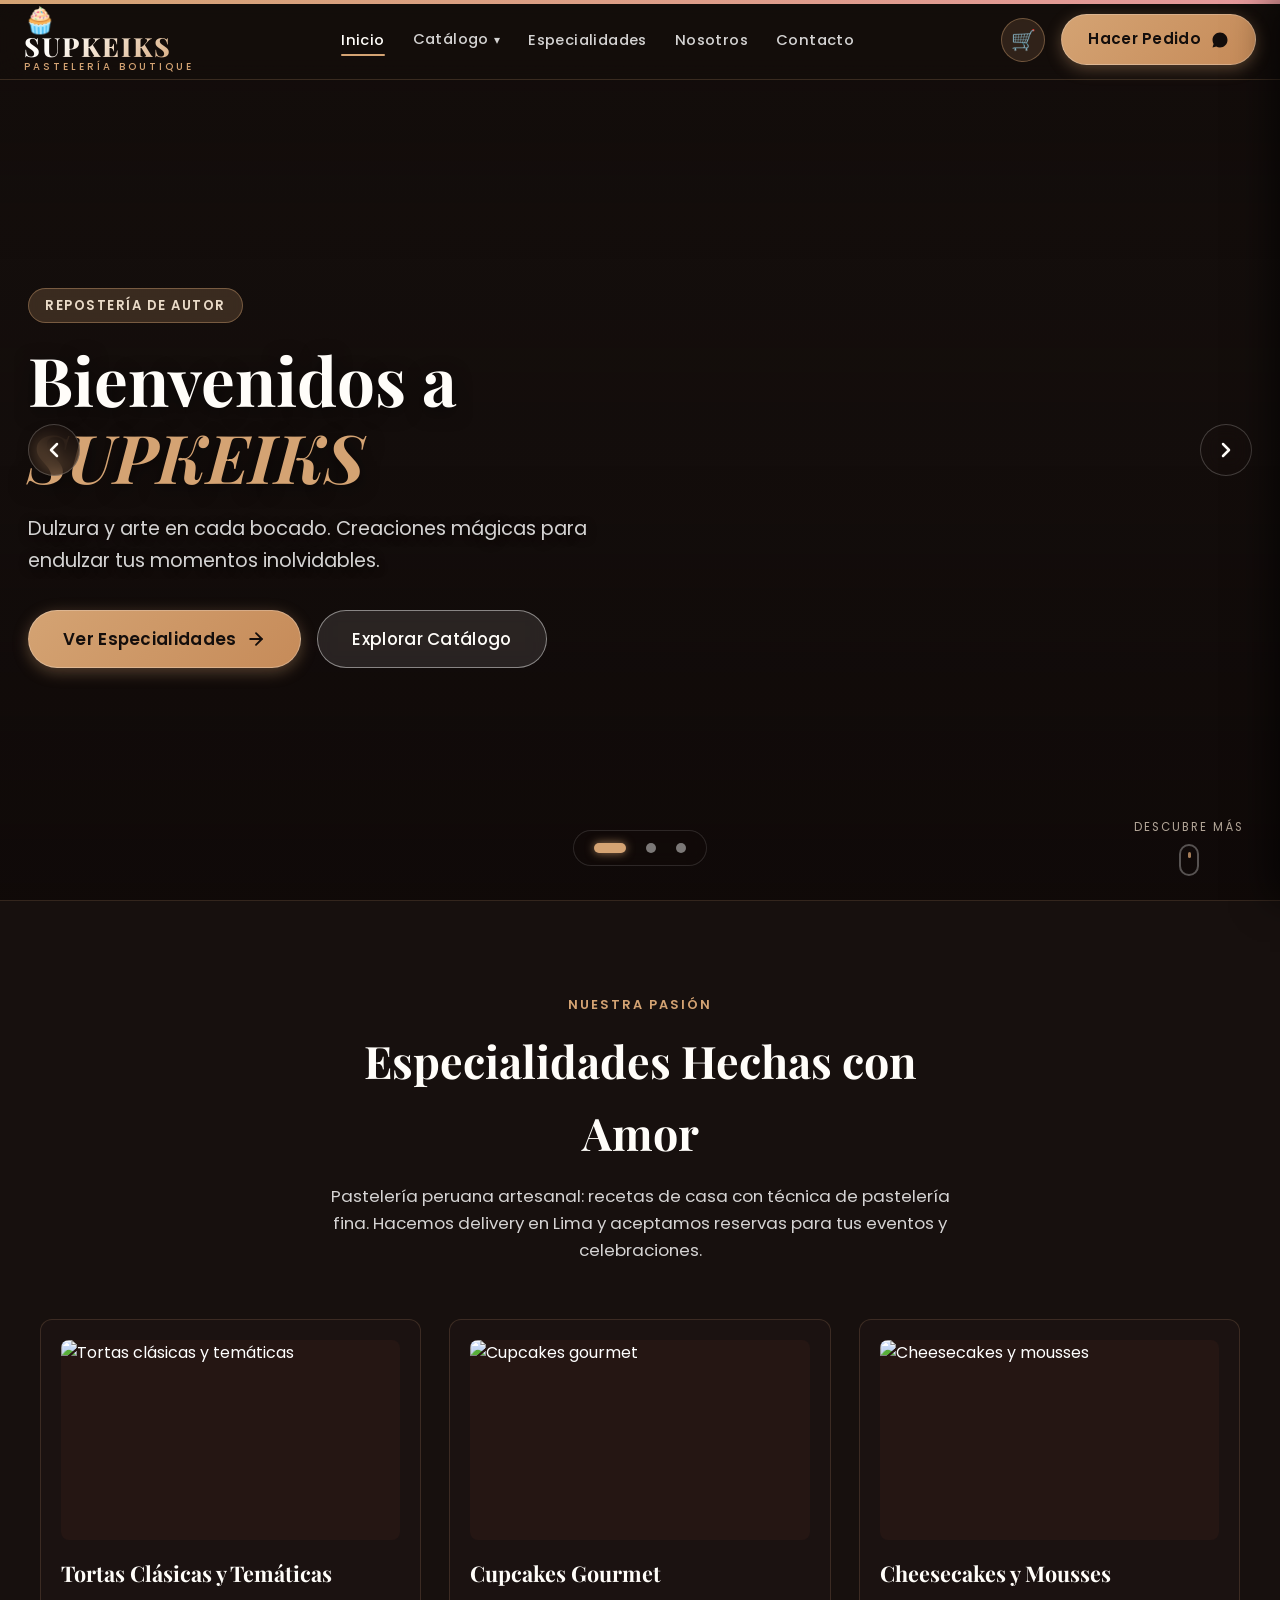
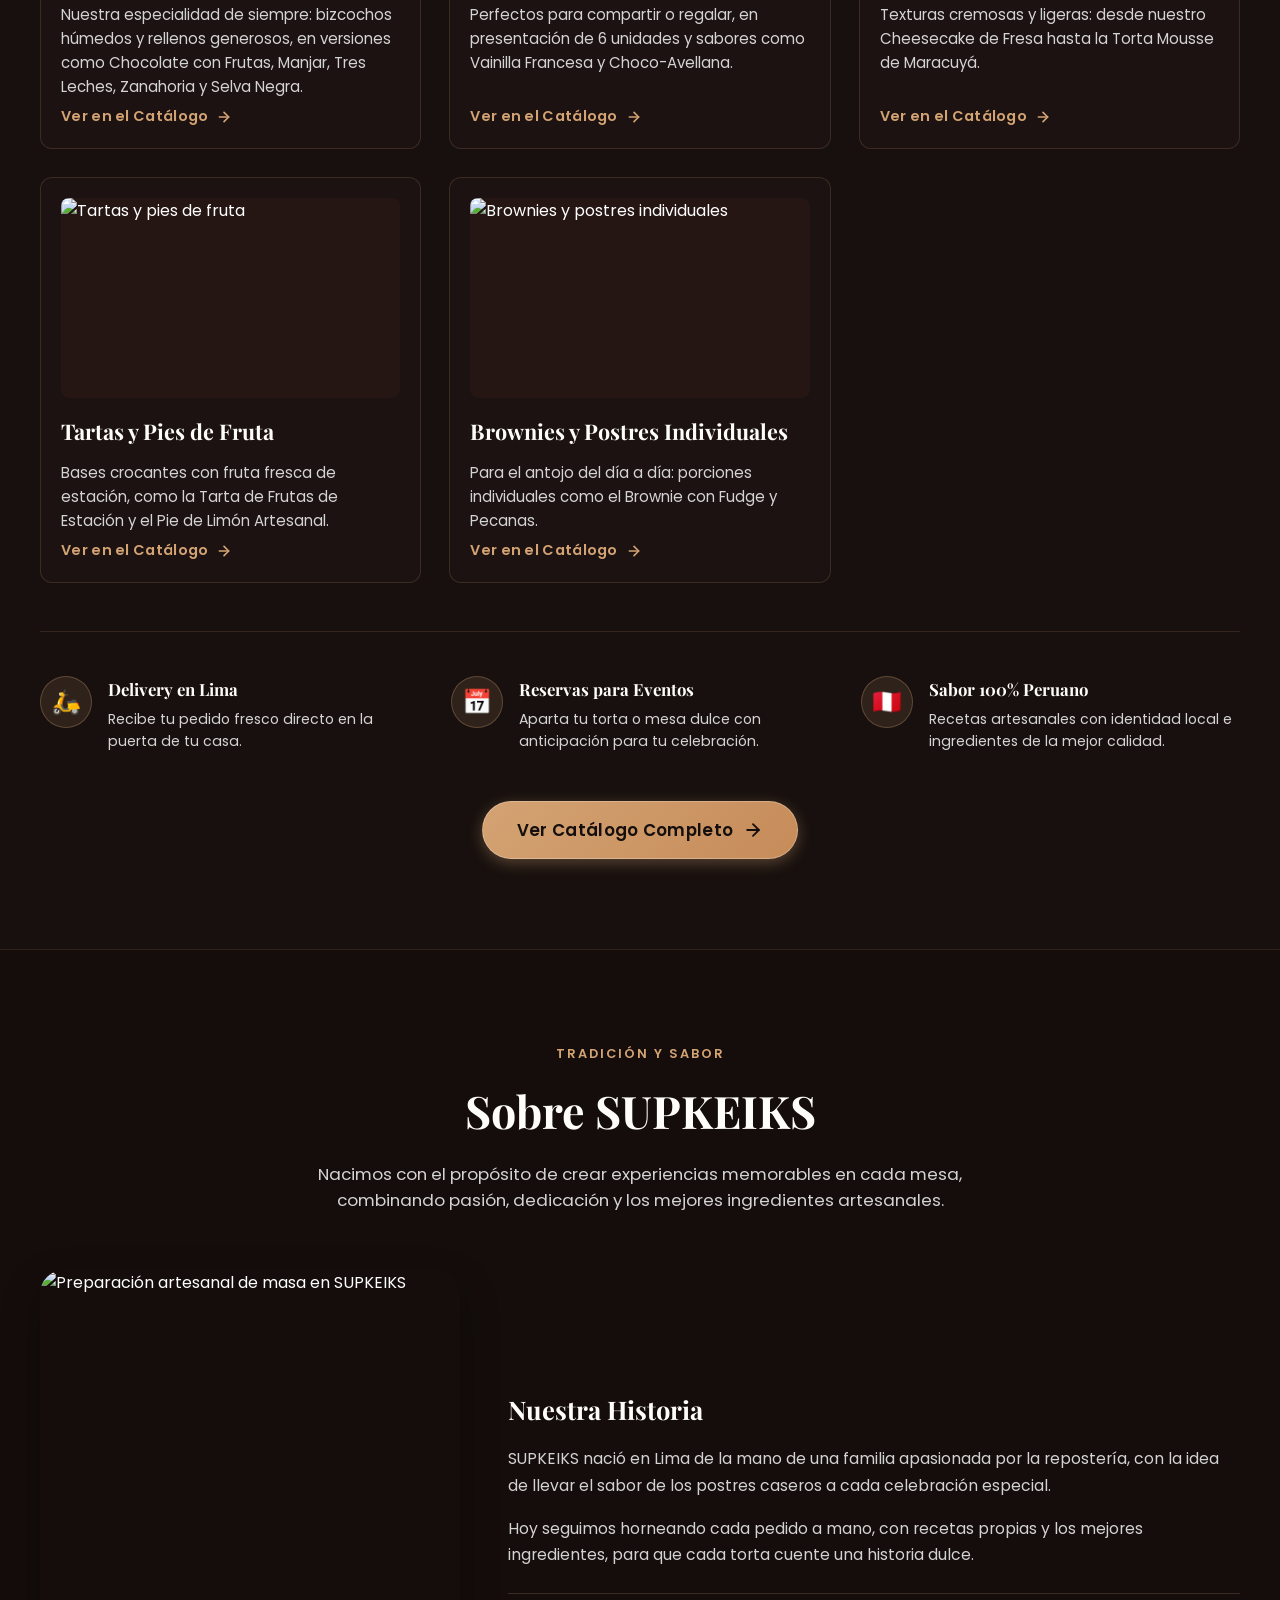
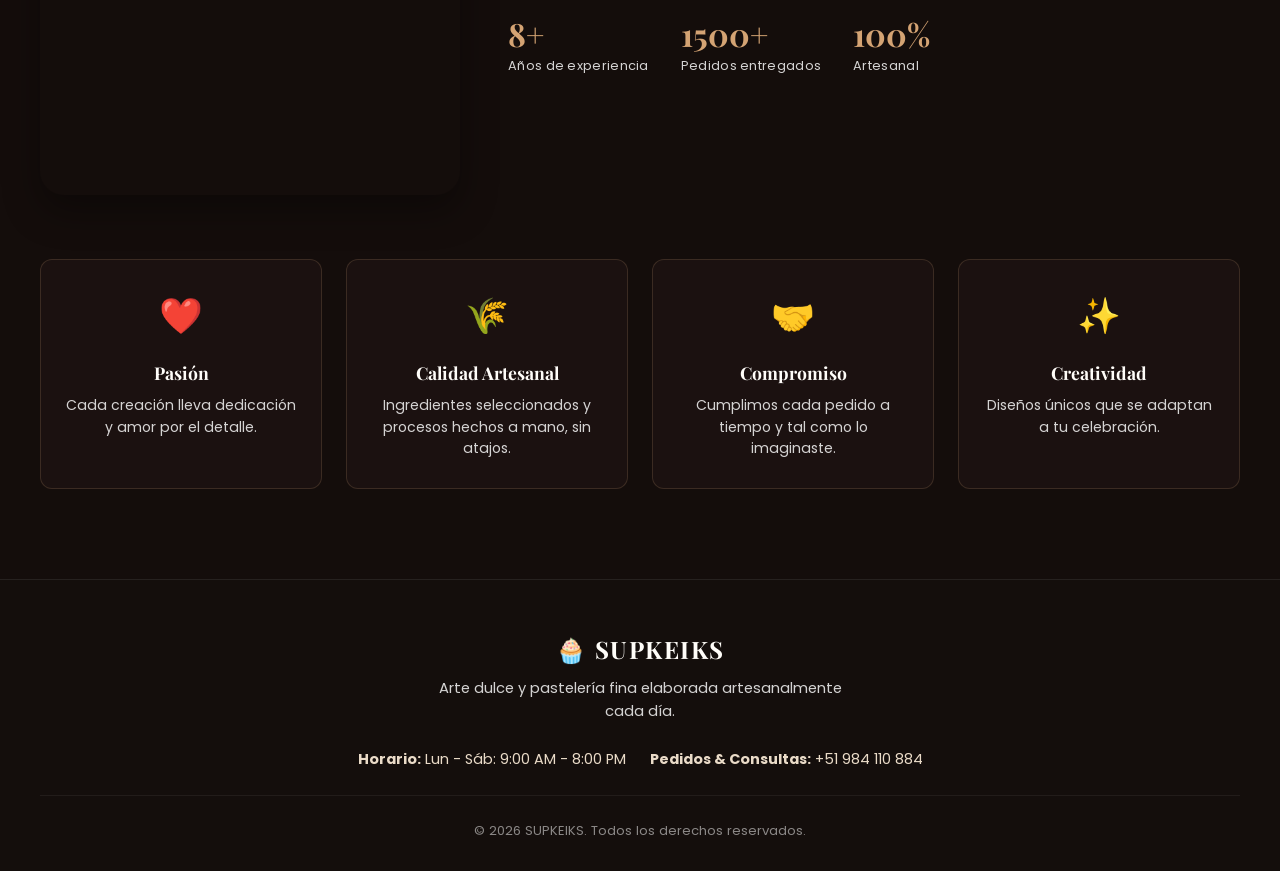
==== commit e6d575f1: "Merge branch 'main' into dev-klivers" ====
--- a/index.html
+++ b/index.html
@@ -4,19 +4,19 @@
 <head>
     <meta charset="UTF-8">
     <meta name="viewport" content="width=device-width, initial-scale=1.0">
-    <title>FerreMax | Herramientas y materiales para tus proyectos</title>
+    <title>SUPKEIKS | Pastelería Fina & Repostería Artesanal</title>
     <meta name="description"
-        content="FerreMax: herramientas, materiales de construcción, electricidad y plomería para tus proyectos del hogar y profesionales.">
+        content="SUPKEIKS - Pastelería fina, cupcakes gourmet y tortas personalizadas hechas con pasión, recetas artesanales y los mejores ingredientes.">
 
     <!-- Favicon -->
     <link rel="icon"
-        href="data:image/svg+xml,<svg xmlns='http://www.w3.org/2000/svg' viewBox='0 0 100 100'><text y='.9em' font-size='90'>🔧</text></svg>">
+        href="data:image/svg+xml,<svg xmlns='http://www.w3.org/2000/svg' viewBox='0 0 100 100'><text y='.9em' font-size='90'>🧁</text></svg>">
 
     <!-- Google Fonts -->
     <link rel="preconnect" href="https://fonts.googleapis.com">
     <link rel="preconnect" href="https://fonts.gstatic.com" crossorigin>
     <link
-        href="https://fonts.googleapis.com/css2?family=Barlow+Condensed:wght@600;700;800&family=Inter:wght@300;400;500;600;700&display=swap"
+        href="https://fonts.googleapis.com/css2?family=Playfair+Display:ital,wght@0,500;0,600;0,700;0,800;1,400&family=Poppins:wght@300;400;500;600;700&display=swap"
         rel="stylesheet">
 
     <!-- Hoja de Estilos -->
@@ -29,10 +29,10 @@
     <header class="main-header" id="mainHeader">
         <div class="header-container">
             <!-- Logo de la Marca -->
-            <a href="index.html" class="brand-logo" aria-label="FerreMax Inicio">
-                <span class="logo-icon">🔧</span>
-                <span class="logo-text">FerreMax</span>
-                <span class="logo-tagline">FERRETERÍA Y CONSTRUCCIÓN</span>
+            <a href="index.html" class="brand-logo" aria-label="SUPKEIKS Inicio">
+                <span class="logo-icon">🧁</span>
+                <span class="logo-text">SUPKEIKS</span>
+                <span class="logo-tagline">PASTELERÍA BOUTIQUE</span>
             </a>
 
             <!-- Menú de Navegación con Dropdown Integrado -->
@@ -52,16 +52,16 @@
                         </ul>
                     </li>
 
-                    <li class="nav-item"><a href="#especialidades" class="nav-link">Categorías</a></li>
+                    <li class="nav-item"><a href="#especialidades" class="nav-link">Especialidades</a></li>
                     <li class="nav-item"><a href="#nosotros" class="nav-link">Nosotros</a></li>
                     <li class="nav-item"><a href="Contacto.html" class="nav-link">Contacto</a></li>
                 </ul>
 
                 <!-- CTA Móvil -->
                 <div class="mobile-cta-wrapper">
-                    <a href="https://wa.me/51984110884?text=Hola%20FerreMax!%20Quiero%20consultar%20por%20un%20producto"
+                    <a href="https://wa.me/51984110884?text=Hola%20SUPKEIKS!%20Deseo%20hacer%20un%20pedido%20especial"
                         target="_blank" rel="noopener noreferrer" class="btn btn-primary btn-full">
-                        <span>Consúltanos por WhatsApp</span>
+                        <span>Escríbenos por WhatsApp</span>
                         <svg class="icon-whatsapp" width="18" height="18" viewBox="0 0 24 24" fill="currentColor">
                             <path
                                 d="M12.031 6.172c-3.181 0-5.767 2.586-5.768 5.766-.001 1.298.38 2.27 1.019 3.287l-.582 2.128 2.182-.573c.978.58 1.911.928 3.145.929 3.178 0 5.767-2.587 5.768-5.766.001-3.187-2.575-5.77-5.764-5.771zm3.392 8.244c-.144.405-.837.774-1.17.824-.312.045-.694.076-2.029-.475-1.708-.704-2.813-2.457-2.899-2.572-.084-.116-.693-.924-.693-1.762 0-.838.438-1.25.594-1.423.156-.172.342-.216.456-.216.114 0 .228.001.328.006.105.006.246-.04.384.292.144.348.492 1.2.535 1.288.043.088.072.19.014.306-.058.116-.087.189-.173.29-.087.102-.183.228-.261.306-.088.087-.179.182-.077.357.102.174.453.748.972 1.21.669.596 1.233.781 1.408.868.174.088.276.073.379-.044.102-.116.438-.51.554-.685.116-.175.233-.146.39-.088.157.058.995.469 1.167.555.172.086.286.13.329.202.043.073.043.42-.101.825zM12 2C6.477 2 2 6.477 2 12c0 1.89.525 3.66 1.438 5.168L2 22l4.98-1.396C8.423 21.499 10.155 22 12 22c5.523 0 10-4.477 10-10S17.523 2 12 2z" />
@@ -77,9 +77,9 @@
                     <span class="cart-badge" id="cartBadge">0</span>
                 </button>
 
-                <a href="https://wa.me/51984110884?text=Hola%20FerreMax!%20Quiero%20consultar%20por%20un%20producto"
+                <a href="https://wa.me/51984110884?text=Hola%20SUPKEIKS!%20Deseo%20hacer%20un%20pedido%20especial"
                     target="_blank" rel="noopener noreferrer" class="btn btn-primary" id="btnCtaDesktop">
-                    <span>Consultar</span>
+                    <span>Hacer Pedido</span>
                     <svg class="icon-whatsapp" width="18" height="18" viewBox="0 0 24 24" fill="currentColor">
                         <path
                             d="M12.031 6.172c-3.181 0-5.767 2.586-5.768 5.766-.001 1.298.38 2.27 1.019 3.287l-.582 2.128 2.182-.573c.978.58 1.911.928 3.145.929 3.178 0 5.767-2.587 5.768-5.766.001-3.187-2.575-5.77-5.764-5.771zm3.392 8.244c-.144.405-.837.774-1.17.824-.312.045-.694.076-2.029-.475-1.708-.704-2.813-2.457-2.899-2.572-.084-.116-.693-.924-.693-1.762 0-.838.438-1.25.594-1.423.156-.172.342-.216.456-.216.114 0 .228.001.328.006.105.006.246-.04.384.292.144.348.492 1.2.535 1.288.043.088.072.19.014.306-.058.116-.087.189-.173.29-.087.102-.183.228-.261.306-.088.087-.179.182-.077.357.102.174.453.748.972 1.21.669.596 1.233.781 1.408.868.174.088.276.073.379-.044.102-.116.438-.51.554-.685.116-.175.233-.146.39-.088.157.058.995.469 1.167.555.172.086.286.13.329.202.043.073.043.42-.101.825zM12 2C6.477 2 2 6.477 2 12c0 1.89.525 3.66 1.438 5.168L2 22l4.98-1.396C8.423 21.499 10.155 22 12 22c5.523 0 10-4.477 10-10S17.523 2 12 2z" />
@@ -101,25 +101,26 @@
 
     <!-- Hero Slider -->
     <main>
-        <section class="hero-slider" id="inicio" aria-roledescription="carousel" aria-label="Destacados FerreMax">
+        <section class="hero-slider" id="inicio" aria-roledescription="carousel" aria-label="Destacados SUPKEIKS">
             <div class="slider-progress-bar" id="sliderProgressBar" aria-hidden="true"></div>
 
             <div class="slides-wrapper">
                 <!-- Slide 1 -->
                 <article class="slide active" role="group" aria-roledescription="slide"
-                    aria-label="1 de 3: Bienvenidos a FerreMax" data-index="0">
+                    aria-label="1 de 3: Bienvenidos a SUPKEIKS" data-index="0">
                     <div class="slide-bg"
-                        style="background-image: url('https://images.unsplash.com/photo-1504148455328-c376907d081c?auto=format&fit=crop&w=1920&q=85');">
+                        style="background-image: url('https://images.unsplash.com/photo-1587668178277-295251f900ce?auto=format&fit=crop&w=1920&q=85');">
                     </div>
                     <div class="slide-overlay"></div>
                     <div class="slide-container">
                         <div class="slide-content">
-                            <span class="slide-badge">Todo para construir y reparar</span>
-                            <h1 class="slide-title">Bienvenidos a <span class="highlight">FerreMax</span></h1>
-                            <p class="slide-description">Encuentra herramientas y materiales confiables para hacer realidad cada proyecto.</p>
+                            <span class="slide-badge">Repostería de Autor</span>
+                            <h1 class="slide-title">Bienvenidos a <span class="highlight">SUPKEIKS</span></h1>
+                            <p class="slide-description">Dulzura y arte en cada bocado. Creaciones mágicas para endulzar
+                                tus momentos inolvidables.</p>
                             <div class="slide-buttons">
                                 <a href="#especialidades" class="btn btn-primary btn-large">
-                                    <span>Explorar productos</span>
+                                    <span>Ver Especialidades</span>
                                     <svg width="20" height="20" viewBox="0 0 24 24" fill="none" stroke="currentColor"
                                         stroke-width="2.2" stroke-linecap="round" stroke-linejoin="round">
                                         <line x1="5" y1="12" x2="19" y2="12"></line>
@@ -134,19 +135,20 @@
 
                 <!-- Slide 2 -->
                 <article class="slide" role="group" aria-roledescription="slide"
-                    aria-label="2 de 3: Herramientas para cada proyecto" data-index="1">
+                    aria-label="2 de 3: Cupcakes y Tortas Personalizadas" data-index="1">
                     <div class="slide-bg"
-                        style="background-image: url('https://images.unsplash.com/photo-1586864387967-d02ef85d93e8?auto=format&fit=crop&w=1920&q=85');">
+                        style="background-image: url('https://images.unsplash.com/photo-1535141192574-5d4897c13136?auto=format&fit=crop&w=1920&q=85');">
                     </div>
                     <div class="slide-overlay"></div>
                     <div class="slide-container">
                         <div class="slide-content">
-                            <span class="slide-badge">Precios que ayudan a avanzar</span>
-                            <h2 class="slide-title">Ofertas para tus <span class="highlight">Proyectos</span></h2>
-                            <p class="slide-description">Aprovecha descuentos especiales en herramientas y materiales seleccionados.</p>
+                            <span class="slide-badge">Edición Exclusiva</span>
+                            <h2 class="slide-title">Ofertas de <span class="highlight">Temporada</span></h2>
+                            <p class="slide-description">Aprovecha nuestras promociones activas con descuentos de hasta
+                                el 30% en nuestra carta.</p>
                             <div class="slide-buttons">
                                 <a href="Ofertas_Catalogo.html" class="btn btn-primary btn-large">
-                                    <span>Ver ofertas</span>
+                                    <span>Ver Ofertas Especiales</span>
                                     <svg width="20" height="20" viewBox="0 0 24 24" fill="none" stroke="currentColor"
                                         stroke-width="2.2" stroke-linecap="round" stroke-linejoin="round">
                                         <path d="M12 20h9"></path>
@@ -162,18 +164,19 @@
 
                 <!-- Slide 3 -->
                 <article class="slide" role="group" aria-roledescription="slide"
-                    aria-label="3 de 3: Materiales de calidad" data-index="2">
+                    aria-label="3 de 3: Ingredientes Seleccionados" data-index="2">
                     <div class="slide-bg"
-                        style="background-image: url('https://images.unsplash.com/photo-1530124566582-a618bc2615dc?auto=format&fit=crop&w=1920&q=85');">
+                        style="background-image: url('https://images.unsplash.com/photo-1517433670267-08bbd4be890f?auto=format&fit=crop&w=1920&q=85');">
                     </div>
                     <div class="slide-overlay"></div>
                     <div class="slide-container">
                         <div class="slide-content">
                             <span class="slide-badge">100% Calidad Premium</span>
-                            <h2 class="slide-title">Materiales <span class="highlight">confiables</span></h2>
-                            <p class="slide-description">Encuentra productos resistentes y asesoría para elegir lo adecuado para tu obra o reparación.</p>
+                            <h2 class="slide-title">Ingredientes <span class="highlight">Seleccionados</span></h2>
+                            <p class="slide-description">Recetas artesanales con el mejor sabor. Mantequilla de primera,
+                                cacao puro y frutas frescas de estación.</p>
                             <div class="slide-buttons">
-                                <a href="Contacto.html" class="btn btn-primary btn-large">
+                                <a href="#contacto" class="btn btn-primary btn-large">
                                     <span>Contáctanos</span>
                                     <svg width="20" height="20" viewBox="0 0 24 24" fill="none" stroke="currentColor"
                                         stroke-width="2.2" stroke-linecap="round" stroke-linejoin="round">
@@ -182,7 +185,7 @@
                                         </path>
                                     </svg>
                                 </a>
-                                <a href="#nosotros" class="btn btn-outline btn-large">Conócenos</a>
+                                <a href="#nosotros" class="btn btn-outline btn-large">Nuestra Filosofía</a>
                             </div>
                         </div>
                     </div>
@@ -227,18 +230,21 @@
         <section id="especialidades" class="preview-section">
             <div class="section-container">
                 <div class="section-header">
-                    <span class="section-badge">Lo que necesitas, en un solo lugar</span>
-                    <h2 class="section-heading">Soluciones para cada proyecto</h2>
-                    <p class="section-subheading">Productos esenciales para construir, reparar y mejorar tu hogar o espacio de trabajo.</p>
+                    <span class="section-badge">Nuestra Pasión</span>
+                    <h2 class="section-heading">Especialidades Hechas con Amor</h2>
+                    <p class="section-subheading">Pastelería peruana artesanal: recetas de casa con técnica de
+                        pastelería fina. Hacemos delivery en Lima y aceptamos reservas para tus eventos y celebraciones.
+                    </p>
                 </div>
                 <div class="features-grid">
                     <article class="feature-card product-card">
                         <div class="product-image-container">
-                            <img src="https://images.unsplash.com/photo-1504148455328-c376907d081c?auto=format&fit=crop&w=900&q=80"
-                                alt="Herramientas de mano para construcción" class="product-img">
-                        </div>
-                        <h3>Herramientas</h3>
-                        <p>Martillos, destornilladores, llaves y equipos confiables para trabajos de todo tipo.</p>
+                            <img src="https://www.infobae.com/resizer/v2/WYA2IKFGGJH3VJNMLKDHP57EKI.jpg?auth=d4158258757a240a168e3dd66a230ff2faf0316f2e9f2a13cbc0c18afdba1ba0&smart=true&width=1200&height=900&quality=85"
+                                alt="Tortas clásicas y temáticas" class="product-img">
+                        </div>
+                        <h3>Tortas Clásicas y Temáticas</h3>
+                        <p>Nuestra especialidad de siempre: bizcochos húmedos y rellenos generosos, en versiones como
+                            Chocolate con Frutas, Manjar, Tres Leches, Zanahoria y Selva Negra.</p>
                         <a href="Catalogo.html" class="specialty-link">
                             <span>Ver en el Catálogo</span>
                             <svg width="16" height="16" viewBox="0 0 24 24" fill="none" stroke="currentColor"
@@ -251,11 +257,12 @@
 
                     <article class="feature-card product-card">
                         <div class="product-image-container">
-                            <img src="https://images.unsplash.com/photo-1572981779307-38b8cabb2407?auto=format&fit=crop&w=900&q=80"
-                                alt="Herramientas eléctricas" class="product-img">
-                        </div>
-                        <h3>Construcción</h3>
-                        <p>Cementos, clavos, tornillos y materiales básicos para obras y remodelaciones.</p>
+                            <img src="https://encrypted-tbn0.gstatic.com/images?q=tbn:ANd9GcQs8eAG0-q6jIK9aTfb2Robeq0ATqIIgd7rdvEi0kawgZXk9dABl791AZM&s=10"
+                                alt="Cupcakes gourmet" class="product-img">
+                        </div>
+                        <h3>Cupcakes Gourmet</h3>
+                        <p>Perfectos para compartir o regalar, en presentación de 6 unidades y sabores como Vainilla
+                            Francesa y Choco-Avellana.</p>
                         <a href="Catalogo.html" class="specialty-link">
                             <span>Ver en el Catálogo</span>
                             <svg width="16" height="16" viewBox="0 0 24 24" fill="none" stroke="currentColor"
@@ -268,11 +275,12 @@
 
                     <article class="feature-card product-card">
                         <div class="product-image-container">
-                            <img src="https://images.unsplash.com/photo-1530124566582-a618bc2615dc?auto=format&fit=crop&w=900&q=80"
-                                alt="Suministros de electricidad y plomería" class="product-img">
-                        </div>
-                        <h3>Electricidad y plomería</h3>
-                        <p>Accesorios y suministros para instalaciones, mantenimiento y reparaciones.</p>
+                            <img src="https://www.recetasnestle.com.ec/sites/default/files/srh_recipes/7f9ebeaceea909a80306da27f0495c59.jpg"
+                                alt="Cheesecakes y mousses" class="product-img">
+                        </div>
+                        <h3>Cheesecakes y Mousses</h3>
+                        <p>Texturas cremosas y ligeras: desde nuestro Cheesecake de Fresa hasta la Torta Mousse de
+                            Maracuyá.</p>
                         <a href="Catalogo.html" class="specialty-link">
                             <span>Ver en el Catálogo</span>
                             <svg width="16" height="16" viewBox="0 0 24 24" fill="none" stroke="currentColor"
@@ -285,11 +293,12 @@
 
                     <article class="feature-card product-card">
                         <div class="product-image-container">
-                            <img src="https://images.unsplash.com/photo-1586864387967-d02ef85d93e8?auto=format&fit=crop&w=900&q=80"
-                                alt="Materiales para reparación" class="product-img">
-                        </div>
-                        <h3>Pinturas y acabados</h3>
-                        <p>Pinturas, brochas y accesorios para renovar y proteger tus espacios.</p>
+                            <img src="https://cocinerosargentinos.com/content/recipes/500x500/recipes.20239.jpg"
+                                alt="Tartas y pies de fruta" class="product-img">
+                        </div>
+                        <h3>Tartas y Pies de Fruta</h3>
+                        <p>Bases crocantes con fruta fresca de estación, como la Tarta de Frutas de Estación y el Pie de
+                            Limón Artesanal.</p>
                         <a href="Catalogo.html" class="specialty-link">
                             <span>Ver en el Catálogo</span>
                             <svg width="16" height="16" viewBox="0 0 24 24" fill="none" stroke="currentColor"
@@ -302,11 +311,11 @@
 
                     <article class="feature-card product-card">
                         <div class="product-image-container">
-                            <img src="https://images.unsplash.com/photo-1504148455328-c376907d081c?auto=format&fit=crop&w=900&q=80"
-                                alt="Equipo de protección para el trabajo" class="product-img">
-                        </div>
-                        <h3>Seguridad y protección</h3>
-                        <p>Guantes y equipos de protección para trabajar con mayor seguridad.</p>
+                            <img src="https://encrypted-tbn0.gstatic.com/images?q=tbn:ANd9GcTf-Yeqn7GtHDYfCN8a_8uoAQvpDxKNyESpUe2mGui_1CzZ356Wb1vXggY&s=10"
+                                alt="Brownies y postres individuales" class="product-img">
+                        </div>
+                        <h3>Brownies y Postres Individuales</h3>
+                        <p>Para el antojo del día a día: porciones individuales como el Brownie con Fudge y Pecanas.</p>
                         <a href="Catalogo.html" class="specialty-link">
                             <span>Ver en el Catálogo</span>
                             <svg width="16" height="16" viewBox="0 0 24 24" fill="none" stroke="currentColor"
@@ -318,27 +327,27 @@
                     </article>
                 </div>
 
-                <!-- Franja de confianza -->
+                <!-- Franja de Confianza: Delivery, Reservas y Origen -->
                 <div class="trust-strip">
                     <div class="trust-item">
-                        <span class="trust-icon">🔧</span>
+                        <span class="trust-icon">🛵</span>
                         <div>
-                            <h4>Asesoría cercana</h4>
-                            <p>Te ayudamos a elegir los productos adecuados para tu proyecto.</p>
+                            <h4>Delivery en Lima</h4>
+                            <p>Recibe tu pedido fresco directo en la puerta de tu casa.</p>
                         </div>
                     </div>
                     <div class="trust-item">
-                        <span class="trust-icon">📦</span>
+                        <span class="trust-icon">📅</span>
                         <div>
-                            <h4>Variedad en stock</h4>
-                            <p>Encuentra herramientas y materiales esenciales en un solo lugar.</p>
+                            <h4>Reservas para Eventos</h4>
+                            <p>Aparta tu torta o mesa dulce con anticipación para tu celebración.</p>
                         </div>
                     </div>
                     <div class="trust-item">
                         <span class="trust-icon">🇵🇪</span>
                         <div>
-                            <h4>Calidad confiable</h4>
-                            <p>Productos seleccionados para trabajos de hogar y profesionales.</p>
+                            <h4>Sabor 100% Peruano</h4>
+                            <p>Recetas artesanales con identidad local e ingredientes de la mejor calidad.</p>
                         </div>
                     </div>
                 </div>
@@ -358,24 +367,27 @@
         </section>
 
         <!-- Sección Nosotros -->
-        <section id="nosotros" class="preview-section" style="background: rgba(16, 24, 32, 0.4);">
+        <section id="nosotros" class="preview-section" style="background: rgba(20, 14, 12, 0.4);">
             <div class="section-container">
                 <div class="section-header">
-                    <span class="section-badge">Cerca de quienes construyen</span>
-                    <h2 class="section-heading">Sobre FerreMax</h2>
-                    <p class="section-subheading">Somos tu aliado para equipar cada proyecto con productos de calidad, atención cercana y soluciones prácticas para el hogar y el trabajo.</p>
+                    <span class="section-badge">Tradición y Sabor</span>
+                    <h2 class="section-heading">Sobre SUPKEIKS</h2>
+                    <p class="section-subheading">Nacimos con el propósito de crear experiencias memorables en cada
+                        mesa, combinando pasión, dedicación y los mejores ingredientes artesanales.</p>
                 </div>
 
                 <!-- Historia + Imagen -->
                 <div class="about-grid">
                     <div class="about-image">
-                        <img src="https://images.unsplash.com/photo-1530124566582-a618bc2615dc?auto=format&fit=crop&w=900&q=80"
-                            alt="Herramientas listas para un proyecto de construcción">
+                        <img src="https://images.unsplash.com/photo-1517686469429-8bdb88b9f907?auto=format&fit=crop&w=900&q=80"
+                            alt="Preparación artesanal de masa en SUPKEIKS">
                     </div>
                     <div class="about-content">
                         <h3>Nuestra Historia</h3>
-                        <p>FerreMax nace para acercar herramientas y materiales confiables a quienes construyen, reparan y mejoran sus espacios.</p>
-                        <p>Trabajamos para ofrecer una atención cercana y ayudarte a encontrar una solución práctica para cada proyecto.</p>
+                        <p>SUPKEIKS nació en Lima de la mano de una familia apasionada por la repostería, con la idea de
+                            llevar el sabor de los postres caseros a cada celebración especial.</p>
+                        <p>Hoy seguimos horneando cada pedido a mano, con recetas propias y los mejores ingredientes,
+                            para que cada torta cuente una historia dulce.</p>
 
                         <div class="about-stats">
                             <div class="stat-item">
@@ -384,11 +396,11 @@
                             </div>
                             <div class="stat-item">
                                 <span class="stat-number">1500+</span>
-                                <span class="stat-label">Productos disponibles</span>
+                                <span class="stat-label">Pedidos entregados</span>
                             </div>
                             <div class="stat-item">
                                 <span class="stat-number">100%</span>
-                                <span class="stat-label">Enfoque en calidad</span>
+                                <span class="stat-label">Artesanal</span>
                             </div>
                         </div>
                     </div>
@@ -399,22 +411,22 @@
                     <div class="value-card">
                         <span class="value-icon">❤️</span>
                         <h4>Pasión</h4>
-                        <p>Te orientamos para encontrar lo que necesitas.</p>
+                        <p>Cada creación lleva dedicación y amor por el detalle.</p>
                     </div>
                     <div class="value-card">
                         <span class="value-icon">🌾</span>
-                        <h4>Calidad</h4>
-                        <p>Productos confiables para tus trabajos y reparaciones.</p>
+                        <h4>Calidad Artesanal</h4>
+                        <p>Ingredientes seleccionados y procesos hechos a mano, sin atajos.</p>
                     </div>
                     <div class="value-card">
                         <span class="value-icon">🤝</span>
                         <h4>Compromiso</h4>
-                        <p>Atención responsable para cada consulta y compra.</p>
+                        <p>Cumplimos cada pedido a tiempo y tal como lo imaginaste.</p>
                     </div>
                     <div class="value-card">
                         <span class="value-icon">✨</span>
                         <h4>Creatividad</h4>
-                        <p>Alternativas para proyectos de hogar, taller y obra.</p>
+                        <p>Diseños únicos que se adaptan a tu celebración.</p>
                     </div>
                 </div>
             </div>
@@ -426,16 +438,16 @@
         <div class="footer-container">
             <div class="footer-brand">
                 <div class="footer-logo">
-                    <span>🔧</span> FerreMax
-                </div>
-                <p>Herramientas y materiales para construir, reparar y mejorar.</p>
+                    <span>🧁</span> SUPKEIKS
+                </div>
+                <p>Arte dulce y pastelería fina elaborada artesanalmente cada día.</p>
             </div>
             <div class="footer-info">
                 <p><strong>Horario:</strong> Lun - Sáb: 9:00 AM - 8:00 PM</p>
-                <p><strong>Consultas:</strong> +51 984 110 884</p>
+                <p><strong>Pedidos & Consultas:</strong> +51 984 110 884</p>
             </div>
             <div class="footer-bottom">
-                <p>&copy; 2026 FerreMax. Todos los derechos reservados.</p>
+                <p>&copy; 2026 SUPKEIKS. Todos los derechos reservados.</p>
             </div>
         </div>
     </footer>
@@ -444,7 +456,7 @@
     <div class="cart-drawer-backdrop" id="cartBackdrop"></div>
     <aside class="cart-drawer" id="cartDrawer" aria-label="Carrito de compras" aria-hidden="true">
         <div class="cart-drawer-header">
-            <h3><span>🔧</span> Tu carrito FerreMax</h3>
+            <h3><span>🧁</span> Tu Pedido SUPKEIKS</h3>
             <button class="cart-close-btn" id="cartCloseBtn" aria-label="Cerrar carrito">&times;</button>
         </div>
         <div class="cart-drawer-body" id="cartItemsList">
@@ -456,7 +468,7 @@
                 <span class="cart-total-price" id="cartTotalPrice">S/. 0.00</span>
             </div>
             <button class="btn btn-primary btn-full" id="btnCheckoutCart">
-                <span>Consultar por WhatsApp</span>
+                <span>Finalizar Pedido por WhatsApp</span>
                 <svg class="icon-whatsapp" width="18" height="18" viewBox="0 0 24 24" fill="currentColor">
                     <path
                         d="M12.031 6.172c-3.181 0-5.767 2.586-5.768 5.766-.001 1.298.38 2.27 1.019 3.287l-.582 2.128 2.182-.573c.978.58 1.911.928 3.145.929 3.178 0 5.767-2.587 5.768-5.766.001-3.187-2.575-5.77-5.764-5.771zm3.392 8.244c-.144.405-.837.774-1.17.824-.312.045-.694.076-2.029-.475-1.708-.704-2.813-2.457-2.899-2.572-.084-.116-.693-.924-.693-1.762 0-.838.438-1.25.594-1.423.156-.172.342-.216.456-.216.114 0 .228.001.328.006.105.006.246-.04.384.292.144.348.492 1.2.535 1.288.043.088.072.19.014.306-.058.116-.087.189-.173.29-.087.102-.183.228-.261.306-.088.087-.179.182-.077.357.102.174.453.748.972 1.21.669.596 1.233.781 1.408.868.174.088.276.073.379-.044.102-.116.438-.51.554-.685.116-.175.233-.146.39-.088.157.058.995.469 1.167.555.172.086.286.13.329.202.043.073.043.42-.101.825zM12 2C6.477 2 2 6.477 2 12c0 1.89.525 3.66 1.438 5.168L2 22l4.98-1.396C8.423 21.499 10.155 22 12 22c5.523 0 10-4.477 10-10S17.523 2 12 2z" />
--- a/styles.css
+++ b/styles.css
@@ -1,33 +1,41 @@
 /* ==========================================================================
-   FerreMax - Ferretería y Construcción | Hoja de Estilos Principal
-   Diseño: Industrial, confiable y contemporáneo
+   SUPKEIKS - Pastelería Boutique | Hoja de Estilos Principal
+   Diseño: Moderno, Cálido, Gourmet & Elegante
    ========================================================================== */
 
 /* --------------------------------------------------------------------------
    1. VARIABLES CSS (Custom Properties / Design Tokens)
    -------------------------------------------------------------------------- */
 :root {
-  /* Paleta industrial: grafito, acero y naranja de seguridad */
-  --color-primary: #F28C28;
-  --color-primary-hover: #FFAA4C;
-  --color-secondary: #E9B949;
-  --color-accent-terracotta: #C96B24;
-  --color-dark-bg: #101820;
-  --color-dark-surface: #1B2732;
-  --color-dark-card: rgba(31, 43, 54, 0.9);
-
-  --color-cream-light: #F4F6F7;
-  --color-cream-bg: #E8EDF0;
-  --color-cream-muted: #B9C4CC;
+  /* Paleta Gourmet: Crema, Miel/Oro, Rosa Pastel, Chocolate Intenso */
+  --color-primary: #D4A373;
+  /* Acento dorado cálido / caramelo */
+  --color-primary-hover: #E0B589;
+  /* Dorado iluminado */
+  --color-secondary: #E5989B;
+  /* Rosa pastel aterciopelado */
+  --color-accent-terracotta: #B5838D;
+  --color-dark-bg: #140E0C;
+  /* Chocolate espresso profundo */
+  --color-dark-surface: #1E1513;
+  /* Chocolate intermedio */
+  --color-dark-card: rgba(36, 23, 21, 0.85);
+
+  --color-cream-light: #FFFDF9;
+  /* Crema vainilla claro */
+  --color-cream-bg: #FDF8F0;
+  /* Vainilla suave para fondos */
+  --color-cream-muted: #EADBC8;
+  /* Vainilla apagada / bordes */
 
   --color-text-light: #FFFFFF;
   --color-text-muted: rgba(255, 255, 255, 0.82);
-  --color-text-dark: #1B252D;
-  --color-text-dark-muted: #5C6972;
+  --color-text-dark: #2B1D19;
+  --color-text-dark-muted: #6B554F;
 
   /* Tipografías */
-  --font-serif: 'Barlow Condensed', 'Arial Narrow', sans-serif;
-  --font-sans: 'Inter', -apple-system, BlinkMacSystemFont, sans-serif;
+  --font-serif: 'Playfair Display', Georgia, serif;
+  --font-sans: 'Poppins', -apple-system, BlinkMacSystemFont, sans-serif;
 
   /* Transiciones y Sombras */
   --transition-fast: 0.25s cubic-bezier(0.4, 0, 0.2, 1);
@@ -35,7 +43,7 @@
   --transition-slow: 0.8s cubic-bezier(0.4, 0, 0.2, 1);
   --shadow-sm: 0 4px 12px rgba(0, 0, 0, 0.15);
   --shadow-lg: 0 16px 36px rgba(0, 0, 0, 0.35);
-  --shadow-glow: 0 0 20px rgba(242, 140, 40, 0.35);
+  --shadow-glow: 0 0 20px rgba(212, 163, 115, 0.4);
 
   /* Dimensiones */
   --header-height: 80px;
@@ -118,7 +126,7 @@
   background: linear-gradient(135deg, var(--color-primary) 0%, #C68B59 100%);
   color: var(--color-dark-bg);
   font-weight: 600;
-  box-shadow: 0 4px 15px rgba(242, 140, 40, 0.35);
+  box-shadow: 0 4px 15px rgba(212, 163, 115, 0.35);
   border: 1px solid rgba(255, 255, 255, 0.25);
 }
 
@@ -167,16 +175,16 @@
   width: 100%;
   height: var(--header-height);
   z-index: 1000;
-  background: rgba(16, 24, 32, 0.65);
+  background: rgba(20, 14, 12, 0.65);
   backdrop-filter: blur(14px);
   -webkit-backdrop-filter: blur(14px);
-  border-bottom: 1px solid rgba(242, 140, 40, 0.2);
+  border-bottom: 1px solid rgba(212, 163, 115, 0.2);
   transition: all var(--transition-normal);
 }
 
 .main-header.scrolled {
-  background: rgba(16, 24, 32, 0.92);
-  border-bottom-color: rgba(242, 140, 40, 0.35);
+  background: rgba(18, 12, 10, 0.92);
+  border-bottom-color: rgba(212, 163, 115, 0.35);
   box-shadow: var(--shadow-lg);
   height: 72px;
 }
@@ -212,7 +220,7 @@
   font-weight: 800;
   letter-spacing: 2px;
   color: var(--color-cream-light);
-  background: linear-gradient(135deg, #F4F6F7 20%, var(--color-primary) 100%);
+  background: linear-gradient(135deg, #FFFDF9 20%, var(--color-primary) 100%);
   -webkit-background-clip: text;
   -webkit-text-fill-color: transparent;
   text-transform: uppercase;
@@ -401,8 +409,8 @@
   position: absolute;
   inset: 0;
   background: linear-gradient(180deg,
-      rgba(16, 24, 32, 0.72) 0%,
-      rgba(16, 24, 32, 0.42) 40%,
+      rgba(18, 12, 10, 0.72) 0%,
+      rgba(20, 14, 12, 0.42) 40%,
       rgba(15, 9, 8, 0.85) 100%);
   z-index: 1;
 }
@@ -431,9 +439,9 @@
   font-weight: 600;
   letter-spacing: 1.5px;
   text-transform: uppercase;
-  background: rgba(242, 140, 40, 0.2);
+  background: rgba(212, 163, 115, 0.2);
   color: var(--color-cream-muted);
-  border: 1px solid rgba(242, 140, 40, 0.4);
+  border: 1px solid rgba(212, 163, 115, 0.4);
   backdrop-filter: blur(6px);
   margin-bottom: 18px;
   opacity: 0;
@@ -518,7 +526,7 @@
 }
 
 .slider-arrow:hover {
-  background: rgba(242, 140, 40, 0.9);
+  background: rgba(212, 163, 115, 0.9);
   color: var(--color-dark-bg);
   border-color: var(--color-primary);
   transform: translateY(-50%) scale(1.08);
@@ -548,7 +556,7 @@
   align-items: center;
   gap: 12px;
   padding: 8px 16px;
-  background: rgba(16, 24, 32, 0.45);
+  background: rgba(18, 12, 10, 0.45);
   border-radius: var(--border-radius-pill);
   backdrop-filter: blur(8px);
   -webkit-backdrop-filter: blur(8px);
@@ -579,7 +587,7 @@
   width: 32px;
   border-radius: 10px;
   background-color: var(--color-primary);
-  box-shadow: 0 0 10px rgba(242, 140, 40, 0.7);
+  box-shadow: 0 0 10px rgba(212, 163, 115, 0.7);
 }
 
 /* Indicador de scroll (hint) */
@@ -649,7 +657,7 @@
 .preview-section {
   padding: 90px 24px;
   background-color: #17100e;
-  border-top: 1px solid rgba(242, 140, 40, 0.15);
+  border-top: 1px solid rgba(212, 163, 115, 0.15);
 }
 
 .section-container {
@@ -693,8 +701,8 @@
 }
 
 .feature-card {
-  background: rgba(31, 43, 54, 0.7);
-  border: 1px solid rgba(242, 140, 40, 0.18);
+  background: rgba(30, 21, 19, 0.7);
+  border: 1px solid rgba(212, 163, 115, 0.18);
   border-radius: var(--border-radius-md);
   padding: 36px 28px;
   text-align: center;
@@ -717,7 +725,7 @@
 
 .feature-card:hover {
   transform: translateY(-6px);
-  border-color: rgba(242, 140, 40, 0.45);
+  border-color: rgba(212, 163, 115, 0.45);
   box-shadow: var(--shadow-lg);
   background: rgba(36, 25, 23, 0.95);
 }
@@ -793,7 +801,7 @@
   gap: 32px;
   margin-top: 24px;
   padding-top: 24px;
-  border-top: 1px solid rgba(242, 140, 40, 0.2);
+  border-top: 1px solid rgba(212, 163, 115, 0.2);
 }
 
 .stat-item {
@@ -823,8 +831,8 @@
 }
 
 .value-card {
-  background: rgba(31, 43, 54, 0.7);
-  border: 1px solid rgba(242, 140, 40, 0.18);
+  background: rgba(30, 21, 19, 0.7);
+  border: 1px solid rgba(212, 163, 115, 0.18);
   border-radius: var(--border-radius-md);
   padding: 28px 22px;
   text-align: center;
@@ -833,7 +841,7 @@
 
 .value-card:hover {
   transform: translateY(-6px);
-  border-color: rgba(242, 140, 40, 0.45);
+  border-color: rgba(212, 163, 115, 0.45);
   box-shadow: var(--shadow-lg);
 }
 
@@ -956,7 +964,7 @@
     padding: 100px 30px 40px;
     transition: right var(--transition-normal);
     z-index: 999;
-    border-left: 1px solid rgba(242, 140, 40, 0.25);
+    border-left: 1px solid rgba(212, 163, 115, 0.25);
   }
 
   .nav-menu.is-open {
@@ -1065,7 +1073,7 @@
   left: 0;
   min-width: 220px;
   background: #19100e;
-  border: 1px solid rgba(242, 140, 40, 0.4);
+  border: 1px solid rgba(212, 163, 115, 0.4);
   border-radius: 8px;
   padding: 8px 0;
   box-shadow: 0 10px 30px rgba(0, 0, 0, 0.9);
@@ -1092,8 +1100,8 @@
 
 .dropdown-link:hover,
 .dropdown-link.active {
-  background: rgba(242, 140, 40, 0.2);
-  color: #F28C28;
+  background: rgba(212, 163, 115, 0.2);
+  color: #d4a373;
 }
 
 /* --- CARDS & GRID DE PRODUCTOS --- */
@@ -1137,7 +1145,7 @@
 .product-price {
   font-size: 1.15rem;
   font-weight: 700;
-  color: #F28C28;
+  color: #d4a373;
 }
 
 .old-price {
@@ -1151,8 +1159,8 @@
   position: absolute;
   top: 14px;
   right: 14px;
-  background: #E9B949;
-  color: #101820;
+  background: #e5989b;
+  color: #140e0c;
   font-weight: 700;
   font-size: 0.78rem;
   padding: 4px 10px;
@@ -1190,7 +1198,7 @@
   gap: 32px;
   margin-top: 48px;
   padding-top: 44px;
-  border-top: 1px solid rgba(242, 140, 40, 0.15);
+  border-top: 1px solid rgba(212, 163, 115, 0.15);
 }
 
 .trust-item {
@@ -1208,8 +1216,8 @@
   height: 52px;
   font-size: 1.5rem;
   border-radius: 50%;
-  background: rgba(242, 140, 40, 0.12);
-  border: 1px solid rgba(242, 140, 40, 0.3);
+  background: rgba(212, 163, 115, 0.12);
+  border: 1px solid rgba(212, 163, 115, 0.3);
 }
 
 .trust-item h4 {
@@ -1233,8 +1241,8 @@
 .admin-card {
   max-width: 700px;
   margin: 0 auto;
-  background: rgba(31, 43, 54, 0.9);
-  border: 1px solid rgba(242, 140, 40, 0.3);
+  background: rgba(30, 21, 19, 0.9);
+  border: 1px solid rgba(212, 163, 115, 0.3);
   border-radius: 12px;
   padding: 30px;
 }
@@ -1260,14 +1268,14 @@
 .form-group input {
   padding: 10px 14px;
   border-radius: 6px;
-  background: rgba(16, 24, 32, 0.8);
-  border: 1px solid rgba(242, 140, 40, 0.3);
+  background: rgba(20, 14, 12, 0.8);
+  border: 1px solid rgba(212, 163, 115, 0.3);
   color: #fff;
 }
 
 .form-group input:focus {
   outline: none;
-  border-color: #F28C28;
+  border-color: #d4a373;
 }
 
 /* ==========================================================================
@@ -1283,8 +1291,8 @@
   width: 44px;
   height: 44px;
   border-radius: 50%;
-  background: rgba(242, 140, 40, 0.15);
-  border: 1px solid rgba(242, 140, 40, 0.4);
+  background: rgba(212, 163, 115, 0.15);
+  border: 1px solid rgba(212, 163, 115, 0.4);
   color: var(--color-cream-light);
   font-size: 1.25rem;
   transition: all var(--transition-fast);
@@ -1292,9 +1300,9 @@
 }
 
 .cart-btn:hover {
-  background: rgba(242, 140, 40, 0.3);
+  background: rgba(212, 163, 115, 0.3);
   transform: translateY(-2px);
-  box-shadow: 0 4px 14px rgba(242, 140, 40, 0.35);
+  box-shadow: 0 4px 14px rgba(212, 163, 115, 0.35);
 }
 
 .cart-badge {
@@ -1305,15 +1313,15 @@
   height: 20px;
   padding: 0 5px;
   border-radius: 10px;
-  background: linear-gradient(135deg, var(--color-primary), #C96B24);
-  color: #101820;
+  background: linear-gradient(135deg, var(--color-primary), #B5838D);
+  color: #140E0C;
   font-size: 0.72rem;
   font-weight: 700;
   display: flex;
   align-items: center;
   justify-content: center;
   box-shadow: 0 2px 6px rgba(0, 0, 0, 0.4);
-  border: 1px solid #F4F6F7;
+  border: 1px solid #FFFDF9;
 }
 
 /* --- 2. Drawer / Modal de Carrito --- */
@@ -1341,7 +1349,7 @@
   width: 100%;
   max-width: 420px;
   background: #1A1210;
-  border-left: 1px solid rgba(242, 140, 40, 0.35);
+  border-left: 1px solid rgba(212, 163, 115, 0.35);
   box-shadow: -10px 0 35px rgba(0, 0, 0, 0.6);
   z-index: 1250;
   display: flex;
@@ -1359,8 +1367,8 @@
   align-items: center;
   justify-content: space-between;
   padding: 22px 24px;
-  border-bottom: 1px solid rgba(242, 140, 40, 0.2);
-  background: rgba(16, 24, 32, 0.6);
+  border-bottom: 1px solid rgba(212, 163, 115, 0.2);
+  background: rgba(20, 14, 12, 0.6);
 }
 
 .cart-drawer-header h3 {
@@ -1398,7 +1406,7 @@
 }
 
 .cart-drawer-body::-webkit-scrollbar-thumb {
-  background: rgba(242, 140, 40, 0.3);
+  background: rgba(212, 163, 115, 0.3);
   border-radius: 4px;
 }
 
@@ -1419,8 +1427,8 @@
   align-items: center;
   gap: 14px;
   padding: 12px;
-  background: rgba(31, 43, 54, 0.85);
-  border: 1px solid rgba(242, 140, 40, 0.18);
+  background: rgba(30, 21, 19, 0.85);
+  border: 1px solid rgba(212, 163, 115, 0.18);
   border-radius: var(--border-radius-md);
   transition: transform var(--transition-fast);
 }
@@ -1431,7 +1439,7 @@
   border-radius: var(--border-radius-sm);
   object-fit: cover;
   flex-shrink: 0;
-  border: 1px solid rgba(242, 140, 40, 0.25);
+  border: 1px solid rgba(212, 163, 115, 0.25);
 }
 
 .cart-item-info {
@@ -1466,8 +1474,8 @@
   width: 26px;
   height: 26px;
   border-radius: 4px;
-  background: rgba(242, 140, 40, 0.15);
-  border: 1px solid rgba(242, 140, 40, 0.35);
+  background: rgba(212, 163, 115, 0.15);
+  border: 1px solid rgba(212, 163, 115, 0.35);
   color: var(--color-cream-light);
   display: flex;
   align-items: center;
@@ -1491,7 +1499,7 @@
 }
 
 .cart-remove-btn {
-  color: #C96B24;
+  color: #B5838D;
   font-size: 0.95rem;
   padding: 6px;
   margin-left: 4px;
@@ -1499,14 +1507,14 @@
 }
 
 .cart-remove-btn:hover {
-  color: #E9B949;
+  color: #E5989B;
   transform: scale(1.1);
 }
 
 .cart-drawer-footer {
   padding: 20px 24px;
-  border-top: 1px solid rgba(242, 140, 40, 0.2);
-  background: rgba(16, 24, 32, 0.8);
+  border-top: 1px solid rgba(212, 163, 115, 0.2);
+  background: rgba(20, 14, 12, 0.8);
 }
 
 .cart-total-row {
@@ -1545,8 +1553,8 @@
   width: 100%;
   padding: 13px 44px 13px 44px;
   border-radius: var(--border-radius-pill);
-  background: rgba(31, 43, 54, 0.85);
-  border: 1px solid rgba(242, 140, 40, 0.35);
+  background: rgba(30, 21, 19, 0.85);
+  border: 1px solid rgba(212, 163, 115, 0.35);
   color: var(--color-cream-light);
   font-size: 0.95rem;
   outline: none;
@@ -1555,7 +1563,7 @@
 
 .search-box input:focus {
   border-color: var(--color-primary);
-  box-shadow: 0 0 16px rgba(242, 140, 40, 0.25);
+  box-shadow: 0 0 16px rgba(212, 163, 115, 0.25);
   background: rgba(36, 25, 23, 0.95);
 }
 
@@ -1589,8 +1597,8 @@
 .filter-chip {
   padding: 8px 18px;
   border-radius: var(--border-radius-pill);
-  background: rgba(31, 43, 54, 0.7);
-  border: 1px solid rgba(242, 140, 40, 0.25);
+  background: rgba(30, 21, 19, 0.7);
+  border: 1px solid rgba(212, 163, 115, 0.25);
   color: var(--color-cream-muted);
   font-size: 0.86rem;
   font-weight: 500;
@@ -1599,17 +1607,17 @@
 }
 
 .filter-chip:hover {
-  background: rgba(242, 140, 40, 0.2);
-  color: var(--color-cream-light);
-  border-color: rgba(242, 140, 40, 0.45);
+  background: rgba(212, 163, 115, 0.2);
+  color: var(--color-cream-light);
+  border-color: rgba(212, 163, 115, 0.45);
 }
 
 .filter-chip.active {
   background: linear-gradient(135deg, var(--color-primary), #C68B59);
-  color: #101820;
+  color: #140E0C;
   font-weight: 600;
   border-color: transparent;
-  box-shadow: 0 3px 12px rgba(242, 140, 40, 0.35);
+  box-shadow: 0 3px 12px rgba(212, 163, 115, 0.35);
 }
 
 /* --- 4. Botones duales en Tarjeta de Producto --- */
@@ -1632,8 +1640,8 @@
   padding: 6px 12px;
   font-size: 0.82rem;
   border-radius: var(--border-radius-pill);
-  background: rgba(242, 140, 40, 0.18);
-  border: 1px solid rgba(242, 140, 40, 0.4);
+  background: rgba(212, 163, 115, 0.18);
+  border: 1px solid rgba(212, 163, 115, 0.4);
   color: var(--color-cream-light);
   font-weight: 600;
   transition: all var(--transition-fast);
@@ -1641,8 +1649,8 @@
 
 .btn-add-cart:hover {
   background: var(--color-primary);
-  color: #101820;
-  box-shadow: 0 2px 8px rgba(242, 140, 40, 0.35);
+  color: #140E0C;
+  box-shadow: 0 2px 8px rgba(212, 163, 115, 0.35);
 }
 
 /* --- 5. Página de Contacto Boutique --- */
@@ -1666,8 +1674,8 @@
   align-items: flex-start;
   gap: 16px;
   padding: 20px;
-  background: rgba(31, 43, 54, 0.85);
-  border: 1px solid rgba(242, 140, 40, 0.25);
+  background: rgba(30, 21, 19, 0.85);
+  border: 1px solid rgba(212, 163, 115, 0.25);
   border-radius: var(--border-radius-md);
   box-shadow: var(--shadow-sm);
   transition: transform var(--transition-fast), border-color var(--transition-fast);
@@ -1675,12 +1683,12 @@
 
 .contact-info-card:hover {
   transform: translateY(-3px);
-  border-color: rgba(242, 140, 40, 0.5);
+  border-color: rgba(212, 163, 115, 0.5);
 }
 
 .contact-icon-wrapper {
   font-size: 1.8rem;
-  background: rgba(242, 140, 40, 0.12);
+  background: rgba(212, 163, 115, 0.12);
   width: 48px;
   height: 48px;
   border-radius: 12px;
@@ -1688,7 +1696,7 @@
   align-items: center;
   justify-content: center;
   flex-shrink: 0;
-  border: 1px solid rgba(242, 140, 40, 0.2);
+  border: 1px solid rgba(212, 163, 115, 0.2);
 }
 
 .contact-info-card h3 {
@@ -1717,8 +1725,8 @@
 }
 
 .contact-form-wrapper {
-  background: rgba(31, 43, 54, 0.9);
-  border: 1px solid rgba(242, 140, 40, 0.35);
+  background: rgba(30, 21, 19, 0.9);
+  border: 1px solid rgba(212, 163, 115, 0.35);
   border-radius: var(--border-radius-lg);
   padding: 34px;
   box-shadow: var(--shadow-lg);
@@ -1764,9 +1772,9 @@
   width: 100%;
   padding: 12px 16px;
   border-radius: 8px;
-  background: rgba(16, 24, 32, 0.85);
-  border: 1px solid rgba(242, 140, 40, 0.3);
-  color: #F4F6F7;
+  background: rgba(20, 14, 12, 0.85);
+  border: 1px solid rgba(212, 163, 115, 0.3);
+  color: #FFFDF9;
   font-family: var(--font-sans);
   font-size: 0.92rem;
   outline: none;
@@ -1777,7 +1785,7 @@
 .styled-contact-form textarea:focus,
 .styled-select:focus {
   border-color: var(--color-primary);
-  box-shadow: 0 0 12px rgba(242, 140, 40, 0.25);
+  box-shadow: 0 0 12px rgba(212, 163, 115, 0.25);
 }
 
 .styled-select {
@@ -1785,8 +1793,8 @@
 }
 
 .styled-select option {
-  background: #1B2732;
-  color: #F4F6F7;
+  background: #1E1513;
+  color: #FFFDF9;
 }
 
 .form-alert-success {
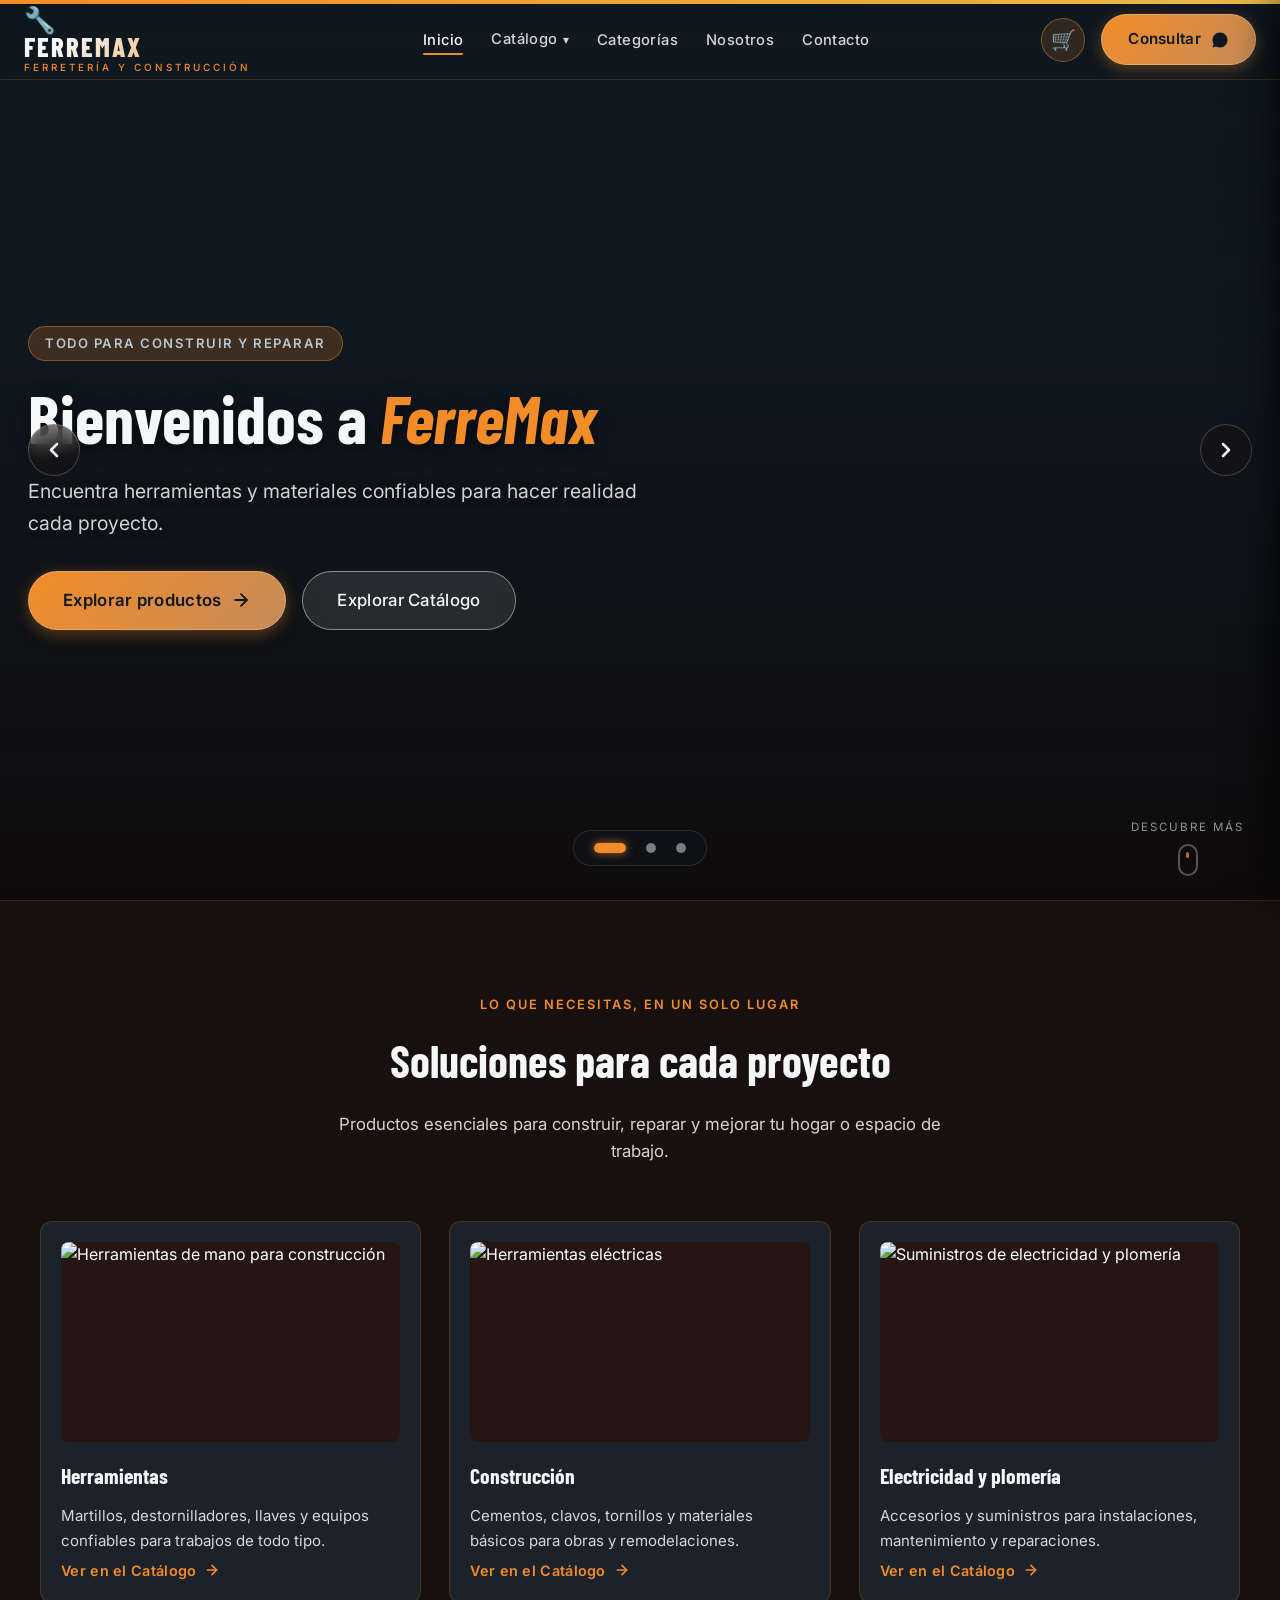
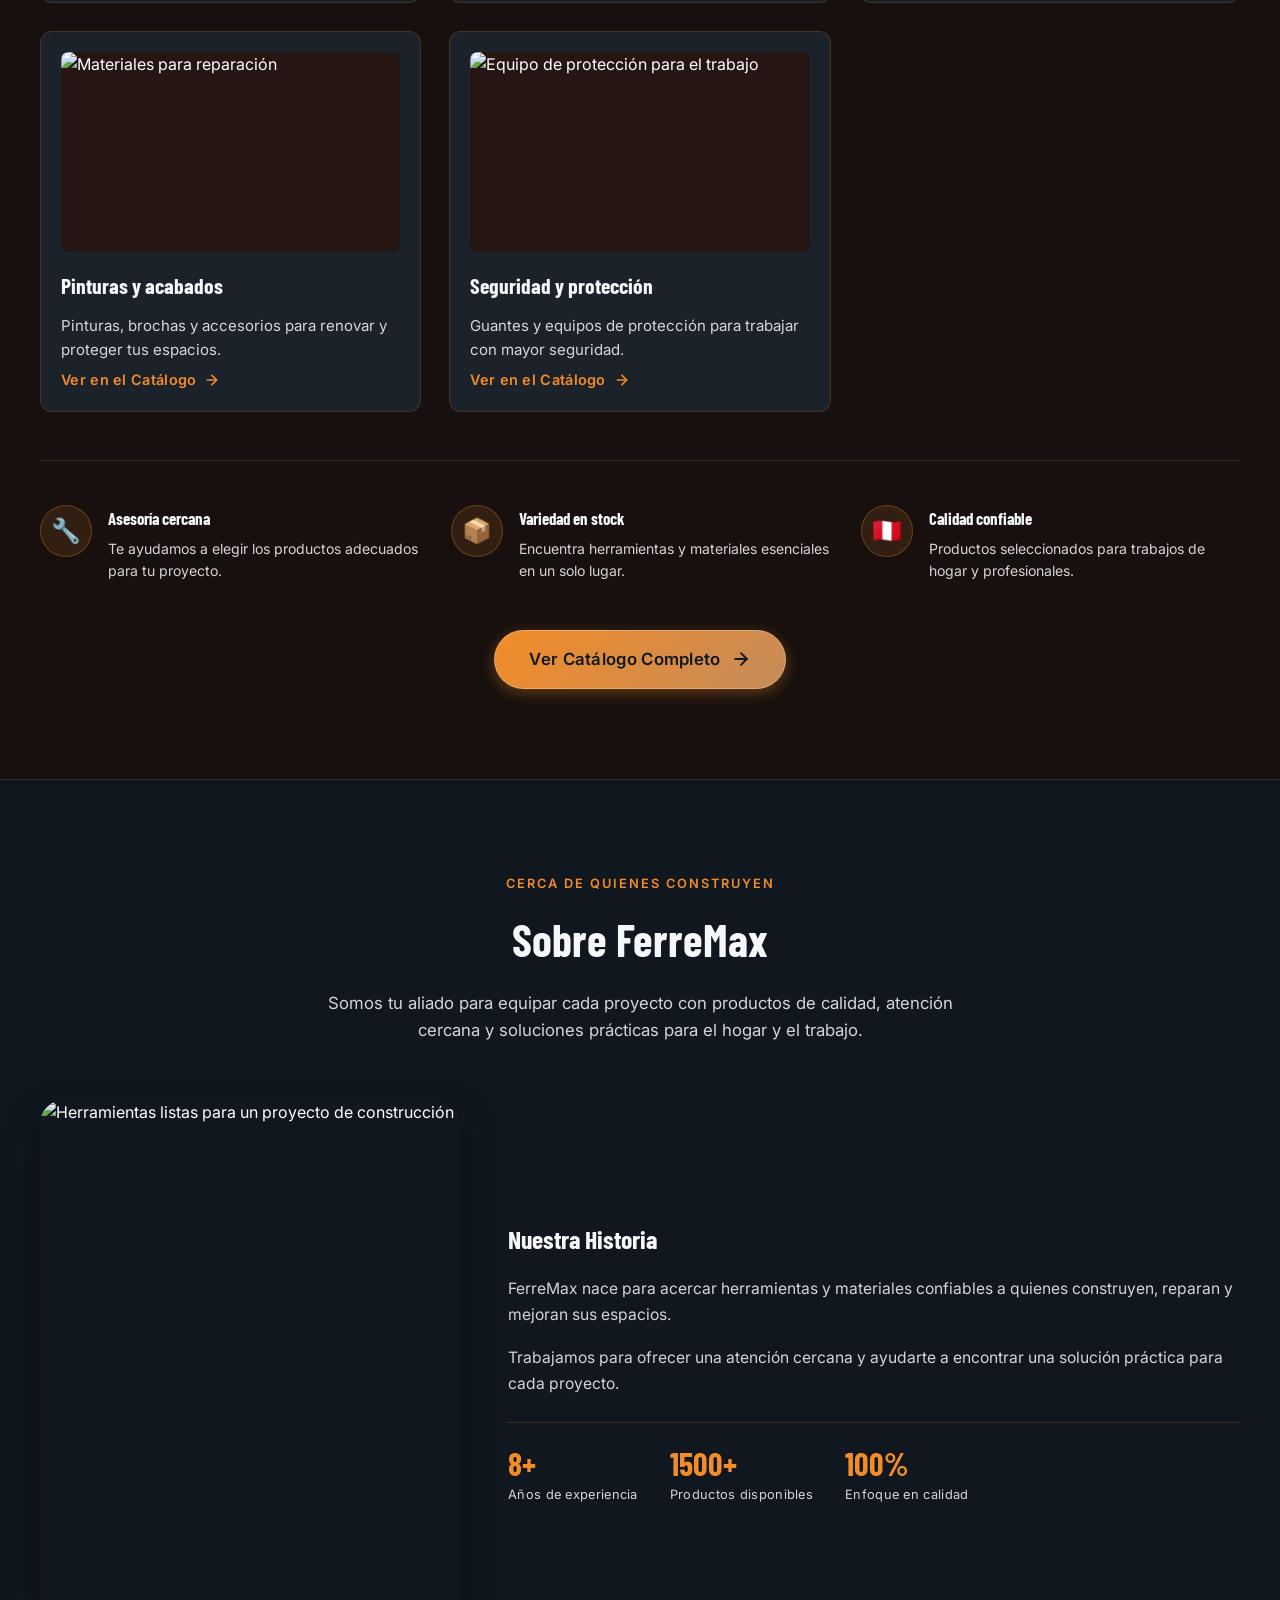
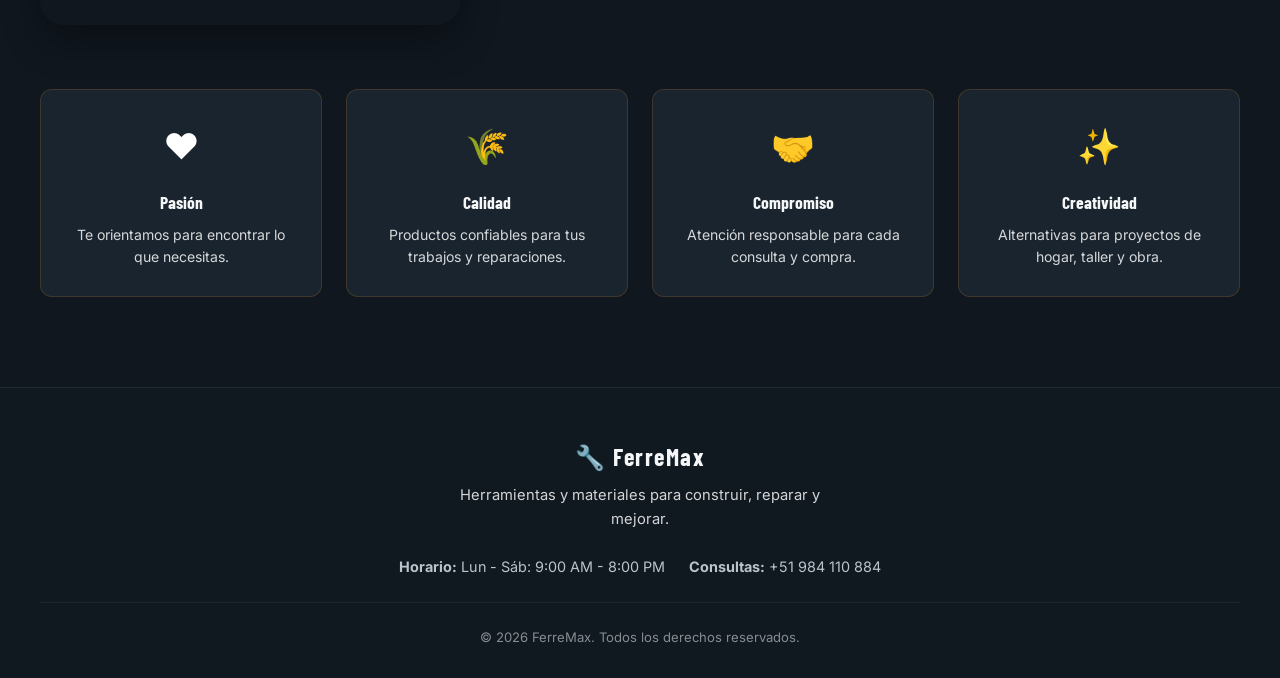
==== commit bffd07c6: "Merge pull request #29 from Jynsane/dev-see FerreteGodsito" ====
--- a/index.html
+++ b/index.html
@@ -4,19 +4,19 @@
 <head>
     <meta charset="UTF-8">
     <meta name="viewport" content="width=device-width, initial-scale=1.0">
-    <title>SUPKEIKS | Pastelería Fina & Repostería Artesanal</title>
+    <title>FerreMax | Herramientas y materiales para tus proyectos</title>
     <meta name="description"
-        content="SUPKEIKS - Pastelería fina, cupcakes gourmet y tortas personalizadas hechas con pasión, recetas artesanales y los mejores ingredientes.">
+        content="FerreMax: herramientas, materiales de construcción, electricidad y plomería para tus proyectos del hogar y profesionales.">
 
     <!-- Favicon -->
     <link rel="icon"
-        href="data:image/svg+xml,<svg xmlns='http://www.w3.org/2000/svg' viewBox='0 0 100 100'><text y='.9em' font-size='90'>🧁</text></svg>">
+        href="data:image/svg+xml,<svg xmlns='http://www.w3.org/2000/svg' viewBox='0 0 100 100'><text y='.9em' font-size='90'>🔧</text></svg>">
 
     <!-- Google Fonts -->
     <link rel="preconnect" href="https://fonts.googleapis.com">
     <link rel="preconnect" href="https://fonts.gstatic.com" crossorigin>
     <link
-        href="https://fonts.googleapis.com/css2?family=Playfair+Display:ital,wght@0,500;0,600;0,700;0,800;1,400&family=Poppins:wght@300;400;500;600;700&display=swap"
+        href="https://fonts.googleapis.com/css2?family=Barlow+Condensed:wght@600;700;800&family=Inter:wght@300;400;500;600;700&display=swap"
         rel="stylesheet">
 
     <!-- Hoja de Estilos -->
@@ -29,10 +29,10 @@
     <header class="main-header" id="mainHeader">
         <div class="header-container">
             <!-- Logo de la Marca -->
-            <a href="index.html" class="brand-logo" aria-label="SUPKEIKS Inicio">
-                <span class="logo-icon">🧁</span>
-                <span class="logo-text">SUPKEIKS</span>
-                <span class="logo-tagline">PASTELERÍA BOUTIQUE</span>
+            <a href="index.html" class="brand-logo" aria-label="FerreMax Inicio">
+                <span class="logo-icon">🔧</span>
+                <span class="logo-text">FerreMax</span>
+                <span class="logo-tagline">FERRETERÍA Y CONSTRUCCIÓN</span>
             </a>
 
             <!-- Menú de Navegación con Dropdown Integrado -->
@@ -52,16 +52,16 @@
                         </ul>
                     </li>
 
-                    <li class="nav-item"><a href="#especialidades" class="nav-link">Especialidades</a></li>
+                    <li class="nav-item"><a href="#especialidades" class="nav-link">Categorías</a></li>
                     <li class="nav-item"><a href="#nosotros" class="nav-link">Nosotros</a></li>
                     <li class="nav-item"><a href="Contacto.html" class="nav-link">Contacto</a></li>
                 </ul>
 
                 <!-- CTA Móvil -->
                 <div class="mobile-cta-wrapper">
-                    <a href="https://wa.me/51984110884?text=Hola%20SUPKEIKS!%20Deseo%20hacer%20un%20pedido%20especial"
+                    <a href="https://wa.me/51984110884?text=Hola%20FerreMax!%20Quiero%20consultar%20por%20un%20producto"
                         target="_blank" rel="noopener noreferrer" class="btn btn-primary btn-full">
-                        <span>Escríbenos por WhatsApp</span>
+                        <span>Consúltanos por WhatsApp</span>
                         <svg class="icon-whatsapp" width="18" height="18" viewBox="0 0 24 24" fill="currentColor">
                             <path
                                 d="M12.031 6.172c-3.181 0-5.767 2.586-5.768 5.766-.001 1.298.38 2.27 1.019 3.287l-.582 2.128 2.182-.573c.978.58 1.911.928 3.145.929 3.178 0 5.767-2.587 5.768-5.766.001-3.187-2.575-5.77-5.764-5.771zm3.392 8.244c-.144.405-.837.774-1.17.824-.312.045-.694.076-2.029-.475-1.708-.704-2.813-2.457-2.899-2.572-.084-.116-.693-.924-.693-1.762 0-.838.438-1.25.594-1.423.156-.172.342-.216.456-.216.114 0 .228.001.328.006.105.006.246-.04.384.292.144.348.492 1.2.535 1.288.043.088.072.19.014.306-.058.116-.087.189-.173.29-.087.102-.183.228-.261.306-.088.087-.179.182-.077.357.102.174.453.748.972 1.21.669.596 1.233.781 1.408.868.174.088.276.073.379-.044.102-.116.438-.51.554-.685.116-.175.233-.146.39-.088.157.058.995.469 1.167.555.172.086.286.13.329.202.043.073.043.42-.101.825zM12 2C6.477 2 2 6.477 2 12c0 1.89.525 3.66 1.438 5.168L2 22l4.98-1.396C8.423 21.499 10.155 22 12 22c5.523 0 10-4.477 10-10S17.523 2 12 2z" />
@@ -77,9 +77,9 @@
                     <span class="cart-badge" id="cartBadge">0</span>
                 </button>
 
-                <a href="https://wa.me/51984110884?text=Hola%20SUPKEIKS!%20Deseo%20hacer%20un%20pedido%20especial"
+                <a href="https://wa.me/51984110884?text=Hola%20FerreMax!%20Quiero%20consultar%20por%20un%20producto"
                     target="_blank" rel="noopener noreferrer" class="btn btn-primary" id="btnCtaDesktop">
-                    <span>Hacer Pedido</span>
+                    <span>Consultar</span>
                     <svg class="icon-whatsapp" width="18" height="18" viewBox="0 0 24 24" fill="currentColor">
                         <path
                             d="M12.031 6.172c-3.181 0-5.767 2.586-5.768 5.766-.001 1.298.38 2.27 1.019 3.287l-.582 2.128 2.182-.573c.978.58 1.911.928 3.145.929 3.178 0 5.767-2.587 5.768-5.766.001-3.187-2.575-5.77-5.764-5.771zm3.392 8.244c-.144.405-.837.774-1.17.824-.312.045-.694.076-2.029-.475-1.708-.704-2.813-2.457-2.899-2.572-.084-.116-.693-.924-.693-1.762 0-.838.438-1.25.594-1.423.156-.172.342-.216.456-.216.114 0 .228.001.328.006.105.006.246-.04.384.292.144.348.492 1.2.535 1.288.043.088.072.19.014.306-.058.116-.087.189-.173.29-.087.102-.183.228-.261.306-.088.087-.179.182-.077.357.102.174.453.748.972 1.21.669.596 1.233.781 1.408.868.174.088.276.073.379-.044.102-.116.438-.51.554-.685.116-.175.233-.146.39-.088.157.058.995.469 1.167.555.172.086.286.13.329.202.043.073.043.42-.101.825zM12 2C6.477 2 2 6.477 2 12c0 1.89.525 3.66 1.438 5.168L2 22l4.98-1.396C8.423 21.499 10.155 22 12 22c5.523 0 10-4.477 10-10S17.523 2 12 2z" />
@@ -101,26 +101,25 @@
 
     <!-- Hero Slider -->
     <main>
-        <section class="hero-slider" id="inicio" aria-roledescription="carousel" aria-label="Destacados SUPKEIKS">
+        <section class="hero-slider" id="inicio" aria-roledescription="carousel" aria-label="Destacados FerreMax">
             <div class="slider-progress-bar" id="sliderProgressBar" aria-hidden="true"></div>
 
             <div class="slides-wrapper">
                 <!-- Slide 1 -->
                 <article class="slide active" role="group" aria-roledescription="slide"
-                    aria-label="1 de 3: Bienvenidos a SUPKEIKS" data-index="0">
+                    aria-label="1 de 3: Bienvenidos a FerreMax" data-index="0">
                     <div class="slide-bg"
-                        style="background-image: url('https://images.unsplash.com/photo-1587668178277-295251f900ce?auto=format&fit=crop&w=1920&q=85');">
+                        style="background-image: url('https://images.unsplash.com/photo-1504148455328-c376907d081c?auto=format&fit=crop&w=1920&q=85');">
                     </div>
                     <div class="slide-overlay"></div>
                     <div class="slide-container">
                         <div class="slide-content">
-                            <span class="slide-badge">Repostería de Autor</span>
-                            <h1 class="slide-title">Bienvenidos a <span class="highlight">SUPKEIKS</span></h1>
-                            <p class="slide-description">Dulzura y arte en cada bocado. Creaciones mágicas para endulzar
-                                tus momentos inolvidables.</p>
+                            <span class="slide-badge">Todo para construir y reparar</span>
+                            <h1 class="slide-title">Bienvenidos a <span class="highlight">FerreMax</span></h1>
+                            <p class="slide-description">Encuentra herramientas y materiales confiables para hacer realidad cada proyecto.</p>
                             <div class="slide-buttons">
                                 <a href="#especialidades" class="btn btn-primary btn-large">
-                                    <span>Ver Especialidades</span>
+                                    <span>Explorar productos</span>
                                     <svg width="20" height="20" viewBox="0 0 24 24" fill="none" stroke="currentColor"
                                         stroke-width="2.2" stroke-linecap="round" stroke-linejoin="round">
                                         <line x1="5" y1="12" x2="19" y2="12"></line>
@@ -135,20 +134,19 @@
 
                 <!-- Slide 2 -->
                 <article class="slide" role="group" aria-roledescription="slide"
-                    aria-label="2 de 3: Cupcakes y Tortas Personalizadas" data-index="1">
+                    aria-label="2 de 3: Herramientas para cada proyecto" data-index="1">
                     <div class="slide-bg"
-                        style="background-image: url('https://images.unsplash.com/photo-1535141192574-5d4897c13136?auto=format&fit=crop&w=1920&q=85');">
+                        style="background-image: url('https://images.unsplash.com/photo-1586864387967-d02ef85d93e8?auto=format&fit=crop&w=1920&q=85');">
                     </div>
                     <div class="slide-overlay"></div>
                     <div class="slide-container">
                         <div class="slide-content">
-                            <span class="slide-badge">Edición Exclusiva</span>
-                            <h2 class="slide-title">Ofertas de <span class="highlight">Temporada</span></h2>
-                            <p class="slide-description">Aprovecha nuestras promociones activas con descuentos de hasta
-                                el 30% en nuestra carta.</p>
+                            <span class="slide-badge">Precios que ayudan a avanzar</span>
+                            <h2 class="slide-title">Ofertas para tus <span class="highlight">Proyectos</span></h2>
+                            <p class="slide-description">Aprovecha descuentos especiales en herramientas y materiales seleccionados.</p>
                             <div class="slide-buttons">
                                 <a href="Ofertas_Catalogo.html" class="btn btn-primary btn-large">
-                                    <span>Ver Ofertas Especiales</span>
+                                    <span>Ver ofertas</span>
                                     <svg width="20" height="20" viewBox="0 0 24 24" fill="none" stroke="currentColor"
                                         stroke-width="2.2" stroke-linecap="round" stroke-linejoin="round">
                                         <path d="M12 20h9"></path>
@@ -164,19 +162,18 @@
 
                 <!-- Slide 3 -->
                 <article class="slide" role="group" aria-roledescription="slide"
-                    aria-label="3 de 3: Ingredientes Seleccionados" data-index="2">
+                    aria-label="3 de 3: Materiales de calidad" data-index="2">
                     <div class="slide-bg"
-                        style="background-image: url('https://images.unsplash.com/photo-1517433670267-08bbd4be890f?auto=format&fit=crop&w=1920&q=85');">
+                        style="background-image: url('https://images.unsplash.com/photo-1530124566582-a618bc2615dc?auto=format&fit=crop&w=1920&q=85');">
                     </div>
                     <div class="slide-overlay"></div>
                     <div class="slide-container">
                         <div class="slide-content">
                             <span class="slide-badge">100% Calidad Premium</span>
-                            <h2 class="slide-title">Ingredientes <span class="highlight">Seleccionados</span></h2>
-                            <p class="slide-description">Recetas artesanales con el mejor sabor. Mantequilla de primera,
-                                cacao puro y frutas frescas de estación.</p>
+                            <h2 class="slide-title">Materiales <span class="highlight">confiables</span></h2>
+                            <p class="slide-description">Encuentra productos resistentes y asesoría para elegir lo adecuado para tu obra o reparación.</p>
                             <div class="slide-buttons">
-                                <a href="#contacto" class="btn btn-primary btn-large">
+                                <a href="Contacto.html" class="btn btn-primary btn-large">
                                     <span>Contáctanos</span>
                                     <svg width="20" height="20" viewBox="0 0 24 24" fill="none" stroke="currentColor"
                                         stroke-width="2.2" stroke-linecap="round" stroke-linejoin="round">
@@ -185,7 +182,7 @@
                                         </path>
                                     </svg>
                                 </a>
-                                <a href="#nosotros" class="btn btn-outline btn-large">Nuestra Filosofía</a>
+                                <a href="#nosotros" class="btn btn-outline btn-large">Conócenos</a>
                             </div>
                         </div>
                     </div>
@@ -230,21 +227,18 @@
         <section id="especialidades" class="preview-section">
             <div class="section-container">
                 <div class="section-header">
-                    <span class="section-badge">Nuestra Pasión</span>
-                    <h2 class="section-heading">Especialidades Hechas con Amor</h2>
-                    <p class="section-subheading">Pastelería peruana artesanal: recetas de casa con técnica de
-                        pastelería fina. Hacemos delivery en Lima y aceptamos reservas para tus eventos y celebraciones.
-                    </p>
+                    <span class="section-badge">Lo que necesitas, en un solo lugar</span>
+                    <h2 class="section-heading">Soluciones para cada proyecto</h2>
+                    <p class="section-subheading">Productos esenciales para construir, reparar y mejorar tu hogar o espacio de trabajo.</p>
                 </div>
                 <div class="features-grid">
                     <article class="feature-card product-card">
                         <div class="product-image-container">
-                            <img src="https://www.infobae.com/resizer/v2/WYA2IKFGGJH3VJNMLKDHP57EKI.jpg?auth=d4158258757a240a168e3dd66a230ff2faf0316f2e9f2a13cbc0c18afdba1ba0&smart=true&width=1200&height=900&quality=85"
-                                alt="Tortas clásicas y temáticas" class="product-img">
-                        </div>
-                        <h3>Tortas Clásicas y Temáticas</h3>
-                        <p>Nuestra especialidad de siempre: bizcochos húmedos y rellenos generosos, en versiones como
-                            Chocolate con Frutas, Manjar, Tres Leches, Zanahoria y Selva Negra.</p>
+                            <img src="https://images.unsplash.com/photo-1504148455328-c376907d081c?auto=format&fit=crop&w=900&q=80"
+                                alt="Herramientas de mano para construcción" class="product-img">
+                        </div>
+                        <h3>Herramientas</h3>
+                        <p>Martillos, destornilladores, llaves y equipos confiables para trabajos de todo tipo.</p>
                         <a href="Catalogo.html" class="specialty-link">
                             <span>Ver en el Catálogo</span>
                             <svg width="16" height="16" viewBox="0 0 24 24" fill="none" stroke="currentColor"
@@ -257,12 +251,11 @@
 
                     <article class="feature-card product-card">
                         <div class="product-image-container">
-                            <img src="https://encrypted-tbn0.gstatic.com/images?q=tbn:ANd9GcQs8eAG0-q6jIK9aTfb2Robeq0ATqIIgd7rdvEi0kawgZXk9dABl791AZM&s=10"
-                                alt="Cupcakes gourmet" class="product-img">
-                        </div>
-                        <h3>Cupcakes Gourmet</h3>
-                        <p>Perfectos para compartir o regalar, en presentación de 6 unidades y sabores como Vainilla
-                            Francesa y Choco-Avellana.</p>
+                            <img src="https://images.unsplash.com/photo-1572981779307-38b8cabb2407?auto=format&fit=crop&w=900&q=80"
+                                alt="Herramientas eléctricas" class="product-img">
+                        </div>
+                        <h3>Construcción</h3>
+                        <p>Cementos, clavos, tornillos y materiales básicos para obras y remodelaciones.</p>
                         <a href="Catalogo.html" class="specialty-link">
                             <span>Ver en el Catálogo</span>
                             <svg width="16" height="16" viewBox="0 0 24 24" fill="none" stroke="currentColor"
@@ -275,12 +268,11 @@
 
                     <article class="feature-card product-card">
                         <div class="product-image-container">
-                            <img src="https://www.recetasnestle.com.ec/sites/default/files/srh_recipes/7f9ebeaceea909a80306da27f0495c59.jpg"
-                                alt="Cheesecakes y mousses" class="product-img">
-                        </div>
-                        <h3>Cheesecakes y Mousses</h3>
-                        <p>Texturas cremosas y ligeras: desde nuestro Cheesecake de Fresa hasta la Torta Mousse de
-                            Maracuyá.</p>
+                            <img src="https://images.unsplash.com/photo-1530124566582-a618bc2615dc?auto=format&fit=crop&w=900&q=80"
+                                alt="Suministros de electricidad y plomería" class="product-img">
+                        </div>
+                        <h3>Electricidad y plomería</h3>
+                        <p>Accesorios y suministros para instalaciones, mantenimiento y reparaciones.</p>
                         <a href="Catalogo.html" class="specialty-link">
                             <span>Ver en el Catálogo</span>
                             <svg width="16" height="16" viewBox="0 0 24 24" fill="none" stroke="currentColor"
@@ -293,12 +285,11 @@
 
                     <article class="feature-card product-card">
                         <div class="product-image-container">
-                            <img src="https://cocinerosargentinos.com/content/recipes/500x500/recipes.20239.jpg"
-                                alt="Tartas y pies de fruta" class="product-img">
-                        </div>
-                        <h3>Tartas y Pies de Fruta</h3>
-                        <p>Bases crocantes con fruta fresca de estación, como la Tarta de Frutas de Estación y el Pie de
-                            Limón Artesanal.</p>
+                            <img src="https://images.unsplash.com/photo-1586864387967-d02ef85d93e8?auto=format&fit=crop&w=900&q=80"
+                                alt="Materiales para reparación" class="product-img">
+                        </div>
+                        <h3>Pinturas y acabados</h3>
+                        <p>Pinturas, brochas y accesorios para renovar y proteger tus espacios.</p>
                         <a href="Catalogo.html" class="specialty-link">
                             <span>Ver en el Catálogo</span>
                             <svg width="16" height="16" viewBox="0 0 24 24" fill="none" stroke="currentColor"
@@ -311,11 +302,11 @@
 
                     <article class="feature-card product-card">
                         <div class="product-image-container">
-                            <img src="https://encrypted-tbn0.gstatic.com/images?q=tbn:ANd9GcTf-Yeqn7GtHDYfCN8a_8uoAQvpDxKNyESpUe2mGui_1CzZ356Wb1vXggY&s=10"
-                                alt="Brownies y postres individuales" class="product-img">
-                        </div>
-                        <h3>Brownies y Postres Individuales</h3>
-                        <p>Para el antojo del día a día: porciones individuales como el Brownie con Fudge y Pecanas.</p>
+                            <img src="https://images.unsplash.com/photo-1504148455328-c376907d081c?auto=format&fit=crop&w=900&q=80"
+                                alt="Equipo de protección para el trabajo" class="product-img">
+                        </div>
+                        <h3>Seguridad y protección</h3>
+                        <p>Guantes y equipos de protección para trabajar con mayor seguridad.</p>
                         <a href="Catalogo.html" class="specialty-link">
                             <span>Ver en el Catálogo</span>
                             <svg width="16" height="16" viewBox="0 0 24 24" fill="none" stroke="currentColor"
@@ -327,27 +318,27 @@
                     </article>
                 </div>
 
-                <!-- Franja de Confianza: Delivery, Reservas y Origen -->
+                <!-- Franja de confianza -->
                 <div class="trust-strip">
                     <div class="trust-item">
-                        <span class="trust-icon">🛵</span>
+                        <span class="trust-icon">🔧</span>
                         <div>
-                            <h4>Delivery en Lima</h4>
-                            <p>Recibe tu pedido fresco directo en la puerta de tu casa.</p>
+                            <h4>Asesoría cercana</h4>
+                            <p>Te ayudamos a elegir los productos adecuados para tu proyecto.</p>
                         </div>
                     </div>
                     <div class="trust-item">
-                        <span class="trust-icon">📅</span>
+                        <span class="trust-icon">📦</span>
                         <div>
-                            <h4>Reservas para Eventos</h4>
-                            <p>Aparta tu torta o mesa dulce con anticipación para tu celebración.</p>
+                            <h4>Variedad en stock</h4>
+                            <p>Encuentra herramientas y materiales esenciales en un solo lugar.</p>
                         </div>
                     </div>
                     <div class="trust-item">
                         <span class="trust-icon">🇵🇪</span>
                         <div>
-                            <h4>Sabor 100% Peruano</h4>
-                            <p>Recetas artesanales con identidad local e ingredientes de la mejor calidad.</p>
+                            <h4>Calidad confiable</h4>
+                            <p>Productos seleccionados para trabajos de hogar y profesionales.</p>
                         </div>
                     </div>
                 </div>
@@ -367,27 +358,24 @@
         </section>
 
         <!-- Sección Nosotros -->
-        <section id="nosotros" class="preview-section" style="background: rgba(20, 14, 12, 0.4);">
+        <section id="nosotros" class="preview-section" style="background: rgba(16, 24, 32, 0.4);">
             <div class="section-container">
                 <div class="section-header">
-                    <span class="section-badge">Tradición y Sabor</span>
-                    <h2 class="section-heading">Sobre SUPKEIKS</h2>
-                    <p class="section-subheading">Nacimos con el propósito de crear experiencias memorables en cada
-                        mesa, combinando pasión, dedicación y los mejores ingredientes artesanales.</p>
+                    <span class="section-badge">Cerca de quienes construyen</span>
+                    <h2 class="section-heading">Sobre FerreMax</h2>
+                    <p class="section-subheading">Somos tu aliado para equipar cada proyecto con productos de calidad, atención cercana y soluciones prácticas para el hogar y el trabajo.</p>
                 </div>
 
                 <!-- Historia + Imagen -->
                 <div class="about-grid">
                     <div class="about-image">
-                        <img src="https://images.unsplash.com/photo-1517686469429-8bdb88b9f907?auto=format&fit=crop&w=900&q=80"
-                            alt="Preparación artesanal de masa en SUPKEIKS">
+                        <img src="https://images.unsplash.com/photo-1530124566582-a618bc2615dc?auto=format&fit=crop&w=900&q=80"
+                            alt="Herramientas listas para un proyecto de construcción">
                     </div>
                     <div class="about-content">
                         <h3>Nuestra Historia</h3>
-                        <p>SUPKEIKS nació en Lima de la mano de una familia apasionada por la repostería, con la idea de
-                            llevar el sabor de los postres caseros a cada celebración especial.</p>
-                        <p>Hoy seguimos horneando cada pedido a mano, con recetas propias y los mejores ingredientes,
-                            para que cada torta cuente una historia dulce.</p>
+                        <p>FerreMax nace para acercar herramientas y materiales confiables a quienes construyen, reparan y mejoran sus espacios.</p>
+                        <p>Trabajamos para ofrecer una atención cercana y ayudarte a encontrar una solución práctica para cada proyecto.</p>
 
                         <div class="about-stats">
                             <div class="stat-item">
@@ -396,11 +384,11 @@
                             </div>
                             <div class="stat-item">
                                 <span class="stat-number">1500+</span>
-                                <span class="stat-label">Pedidos entregados</span>
+                                <span class="stat-label">Productos disponibles</span>
                             </div>
                             <div class="stat-item">
                                 <span class="stat-number">100%</span>
-                                <span class="stat-label">Artesanal</span>
+                                <span class="stat-label">Enfoque en calidad</span>
                             </div>
                         </div>
                     </div>
@@ -411,22 +399,22 @@
                     <div class="value-card">
                         <span class="value-icon">❤️</span>
                         <h4>Pasión</h4>
-                        <p>Cada creación lleva dedicación y amor por el detalle.</p>
+                        <p>Te orientamos para encontrar lo que necesitas.</p>
                     </div>
                     <div class="value-card">
                         <span class="value-icon">🌾</span>
-                        <h4>Calidad Artesanal</h4>
-                        <p>Ingredientes seleccionados y procesos hechos a mano, sin atajos.</p>
+                        <h4>Calidad</h4>
+                        <p>Productos confiables para tus trabajos y reparaciones.</p>
                     </div>
                     <div class="value-card">
                         <span class="value-icon">🤝</span>
                         <h4>Compromiso</h4>
-                        <p>Cumplimos cada pedido a tiempo y tal como lo imaginaste.</p>
+                        <p>Atención responsable para cada consulta y compra.</p>
                     </div>
                     <div class="value-card">
                         <span class="value-icon">✨</span>
                         <h4>Creatividad</h4>
-                        <p>Diseños únicos que se adaptan a tu celebración.</p>
+                        <p>Alternativas para proyectos de hogar, taller y obra.</p>
                     </div>
                 </div>
             </div>
@@ -438,16 +426,16 @@
         <div class="footer-container">
             <div class="footer-brand">
                 <div class="footer-logo">
-                    <span>🧁</span> SUPKEIKS
-                </div>
-                <p>Arte dulce y pastelería fina elaborada artesanalmente cada día.</p>
+                    <span>🔧</span> FerreMax
+                </div>
+                <p>Herramientas y materiales para construir, reparar y mejorar.</p>
             </div>
             <div class="footer-info">
                 <p><strong>Horario:</strong> Lun - Sáb: 9:00 AM - 8:00 PM</p>
-                <p><strong>Pedidos & Consultas:</strong> +51 984 110 884</p>
+                <p><strong>Consultas:</strong> +51 984 110 884</p>
             </div>
             <div class="footer-bottom">
-                <p>&copy; 2026 SUPKEIKS. Todos los derechos reservados.</p>
+                <p>&copy; 2026 FerreMax. Todos los derechos reservados.</p>
             </div>
         </div>
     </footer>
@@ -456,7 +444,7 @@
     <div class="cart-drawer-backdrop" id="cartBackdrop"></div>
     <aside class="cart-drawer" id="cartDrawer" aria-label="Carrito de compras" aria-hidden="true">
         <div class="cart-drawer-header">
-            <h3><span>🧁</span> Tu Pedido SUPKEIKS</h3>
+            <h3><span>🔧</span> Tu carrito FerreMax</h3>
             <button class="cart-close-btn" id="cartCloseBtn" aria-label="Cerrar carrito">&times;</button>
         </div>
         <div class="cart-drawer-body" id="cartItemsList">
@@ -468,7 +456,7 @@
                 <span class="cart-total-price" id="cartTotalPrice">S/. 0.00</span>
             </div>
             <button class="btn btn-primary btn-full" id="btnCheckoutCart">
-                <span>Finalizar Pedido por WhatsApp</span>
+                <span>Consultar por WhatsApp</span>
                 <svg class="icon-whatsapp" width="18" height="18" viewBox="0 0 24 24" fill="currentColor">
                     <path
                         d="M12.031 6.172c-3.181 0-5.767 2.586-5.768 5.766-.001 1.298.38 2.27 1.019 3.287l-.582 2.128 2.182-.573c.978.58 1.911.928 3.145.929 3.178 0 5.767-2.587 5.768-5.766.001-3.187-2.575-5.77-5.764-5.771zm3.392 8.244c-.144.405-.837.774-1.17.824-.312.045-.694.076-2.029-.475-1.708-.704-2.813-2.457-2.899-2.572-.084-.116-.693-.924-.693-1.762 0-.838.438-1.25.594-1.423.156-.172.342-.216.456-.216.114 0 .228.001.328.006.105.006.246-.04.384.292.144.348.492 1.2.535 1.288.043.088.072.19.014.306-.058.116-.087.189-.173.29-.087.102-.183.228-.261.306-.088.087-.179.182-.077.357.102.174.453.748.972 1.21.669.596 1.233.781 1.408.868.174.088.276.073.379-.044.102-.116.438-.51.554-.685.116-.175.233-.146.39-.088.157.058.995.469 1.167.555.172.086.286.13.329.202.043.073.043.42-.101.825zM12 2C6.477 2 2 6.477 2 12c0 1.89.525 3.66 1.438 5.168L2 22l4.98-1.396C8.423 21.499 10.155 22 12 22c5.523 0 10-4.477 10-10S17.523 2 12 2z" />
--- a/styles.css
+++ b/styles.css
@@ -1,41 +1,33 @@
 /* ==========================================================================
-   SUPKEIKS - Pastelería Boutique | Hoja de Estilos Principal
-   Diseño: Moderno, Cálido, Gourmet & Elegante
+   FerreMax - Ferretería y Construcción | Hoja de Estilos Principal
+   Diseño: Industrial, confiable y contemporáneo
    ========================================================================== */
 
 /* --------------------------------------------------------------------------
    1. VARIABLES CSS (Custom Properties / Design Tokens)
    -------------------------------------------------------------------------- */
 :root {
-  /* Paleta Gourmet: Crema, Miel/Oro, Rosa Pastel, Chocolate Intenso */
-  --color-primary: #D4A373;
-  /* Acento dorado cálido / caramelo */
-  --color-primary-hover: #E0B589;
-  /* Dorado iluminado */
-  --color-secondary: #E5989B;
-  /* Rosa pastel aterciopelado */
-  --color-accent-terracotta: #B5838D;
-  --color-dark-bg: #140E0C;
-  /* Chocolate espresso profundo */
-  --color-dark-surface: #1E1513;
-  /* Chocolate intermedio */
-  --color-dark-card: rgba(36, 23, 21, 0.85);
-
-  --color-cream-light: #FFFDF9;
-  /* Crema vainilla claro */
-  --color-cream-bg: #FDF8F0;
-  /* Vainilla suave para fondos */
-  --color-cream-muted: #EADBC8;
-  /* Vainilla apagada / bordes */
+  /* Paleta industrial: grafito, acero y naranja de seguridad */
+  --color-primary: #F28C28;
+  --color-primary-hover: #FFAA4C;
+  --color-secondary: #E9B949;
+  --color-accent-terracotta: #C96B24;
+  --color-dark-bg: #101820;
+  --color-dark-surface: #1B2732;
+  --color-dark-card: rgba(31, 43, 54, 0.9);
+
+  --color-cream-light: #F4F6F7;
+  --color-cream-bg: #E8EDF0;
+  --color-cream-muted: #B9C4CC;
 
   --color-text-light: #FFFFFF;
   --color-text-muted: rgba(255, 255, 255, 0.82);
-  --color-text-dark: #2B1D19;
-  --color-text-dark-muted: #6B554F;
+  --color-text-dark: #1B252D;
+  --color-text-dark-muted: #5C6972;
 
   /* Tipografías */
-  --font-serif: 'Playfair Display', Georgia, serif;
-  --font-sans: 'Poppins', -apple-system, BlinkMacSystemFont, sans-serif;
+  --font-serif: 'Barlow Condensed', 'Arial Narrow', sans-serif;
+  --font-sans: 'Inter', -apple-system, BlinkMacSystemFont, sans-serif;
 
   /* Transiciones y Sombras */
   --transition-fast: 0.25s cubic-bezier(0.4, 0, 0.2, 1);
@@ -43,7 +35,7 @@
   --transition-slow: 0.8s cubic-bezier(0.4, 0, 0.2, 1);
   --shadow-sm: 0 4px 12px rgba(0, 0, 0, 0.15);
   --shadow-lg: 0 16px 36px rgba(0, 0, 0, 0.35);
-  --shadow-glow: 0 0 20px rgba(212, 163, 115, 0.4);
+  --shadow-glow: 0 0 20px rgba(242, 140, 40, 0.35);
 
   /* Dimensiones */
   --header-height: 80px;
@@ -126,7 +118,7 @@
   background: linear-gradient(135deg, var(--color-primary) 0%, #C68B59 100%);
   color: var(--color-dark-bg);
   font-weight: 600;
-  box-shadow: 0 4px 15px rgba(212, 163, 115, 0.35);
+  box-shadow: 0 4px 15px rgba(242, 140, 40, 0.35);
   border: 1px solid rgba(255, 255, 255, 0.25);
 }
 
@@ -175,16 +167,16 @@
   width: 100%;
   height: var(--header-height);
   z-index: 1000;
-  background: rgba(20, 14, 12, 0.65);
+  background: rgba(16, 24, 32, 0.65);
   backdrop-filter: blur(14px);
   -webkit-backdrop-filter: blur(14px);
-  border-bottom: 1px solid rgba(212, 163, 115, 0.2);
+  border-bottom: 1px solid rgba(242, 140, 40, 0.2);
   transition: all var(--transition-normal);
 }
 
 .main-header.scrolled {
-  background: rgba(18, 12, 10, 0.92);
-  border-bottom-color: rgba(212, 163, 115, 0.35);
+  background: rgba(16, 24, 32, 0.92);
+  border-bottom-color: rgba(242, 140, 40, 0.35);
   box-shadow: var(--shadow-lg);
   height: 72px;
 }
@@ -220,7 +212,7 @@
   font-weight: 800;
   letter-spacing: 2px;
   color: var(--color-cream-light);
-  background: linear-gradient(135deg, #FFFDF9 20%, var(--color-primary) 100%);
+  background: linear-gradient(135deg, #F4F6F7 20%, var(--color-primary) 100%);
   -webkit-background-clip: text;
   -webkit-text-fill-color: transparent;
   text-transform: uppercase;
@@ -409,8 +401,8 @@
   position: absolute;
   inset: 0;
   background: linear-gradient(180deg,
-      rgba(18, 12, 10, 0.72) 0%,
-      rgba(20, 14, 12, 0.42) 40%,
+      rgba(16, 24, 32, 0.72) 0%,
+      rgba(16, 24, 32, 0.42) 40%,
       rgba(15, 9, 8, 0.85) 100%);
   z-index: 1;
 }
@@ -439,9 +431,9 @@
   font-weight: 600;
   letter-spacing: 1.5px;
   text-transform: uppercase;
-  background: rgba(212, 163, 115, 0.2);
+  background: rgba(242, 140, 40, 0.2);
   color: var(--color-cream-muted);
-  border: 1px solid rgba(212, 163, 115, 0.4);
+  border: 1px solid rgba(242, 140, 40, 0.4);
   backdrop-filter: blur(6px);
   margin-bottom: 18px;
   opacity: 0;
@@ -526,7 +518,7 @@
 }
 
 .slider-arrow:hover {
-  background: rgba(212, 163, 115, 0.9);
+  background: rgba(242, 140, 40, 0.9);
   color: var(--color-dark-bg);
   border-color: var(--color-primary);
   transform: translateY(-50%) scale(1.08);
@@ -556,7 +548,7 @@
   align-items: center;
   gap: 12px;
   padding: 8px 16px;
-  background: rgba(18, 12, 10, 0.45);
+  background: rgba(16, 24, 32, 0.45);
   border-radius: var(--border-radius-pill);
   backdrop-filter: blur(8px);
   -webkit-backdrop-filter: blur(8px);
@@ -587,7 +579,7 @@
   width: 32px;
   border-radius: 10px;
   background-color: var(--color-primary);
-  box-shadow: 0 0 10px rgba(212, 163, 115, 0.7);
+  box-shadow: 0 0 10px rgba(242, 140, 40, 0.7);
 }
 
 /* Indicador de scroll (hint) */
@@ -657,7 +649,7 @@
 .preview-section {
   padding: 90px 24px;
   background-color: #17100e;
-  border-top: 1px solid rgba(212, 163, 115, 0.15);
+  border-top: 1px solid rgba(242, 140, 40, 0.15);
 }
 
 .section-container {
@@ -701,8 +693,8 @@
 }
 
 .feature-card {
-  background: rgba(30, 21, 19, 0.7);
-  border: 1px solid rgba(212, 163, 115, 0.18);
+  background: rgba(31, 43, 54, 0.7);
+  border: 1px solid rgba(242, 140, 40, 0.18);
   border-radius: var(--border-radius-md);
   padding: 36px 28px;
   text-align: center;
@@ -725,7 +717,7 @@
 
 .feature-card:hover {
   transform: translateY(-6px);
-  border-color: rgba(212, 163, 115, 0.45);
+  border-color: rgba(242, 140, 40, 0.45);
   box-shadow: var(--shadow-lg);
   background: rgba(36, 25, 23, 0.95);
 }
@@ -801,7 +793,7 @@
   gap: 32px;
   margin-top: 24px;
   padding-top: 24px;
-  border-top: 1px solid rgba(212, 163, 115, 0.2);
+  border-top: 1px solid rgba(242, 140, 40, 0.2);
 }
 
 .stat-item {
@@ -831,8 +823,8 @@
 }
 
 .value-card {
-  background: rgba(30, 21, 19, 0.7);
-  border: 1px solid rgba(212, 163, 115, 0.18);
+  background: rgba(31, 43, 54, 0.7);
+  border: 1px solid rgba(242, 140, 40, 0.18);
   border-radius: var(--border-radius-md);
   padding: 28px 22px;
   text-align: center;
@@ -841,7 +833,7 @@
 
 .value-card:hover {
   transform: translateY(-6px);
-  border-color: rgba(212, 163, 115, 0.45);
+  border-color: rgba(242, 140, 40, 0.45);
   box-shadow: var(--shadow-lg);
 }
 
@@ -964,7 +956,7 @@
     padding: 100px 30px 40px;
     transition: right var(--transition-normal);
     z-index: 999;
-    border-left: 1px solid rgba(212, 163, 115, 0.25);
+    border-left: 1px solid rgba(242, 140, 40, 0.25);
   }
 
   .nav-menu.is-open {
@@ -1073,7 +1065,7 @@
   left: 0;
   min-width: 220px;
   background: #19100e;
-  border: 1px solid rgba(212, 163, 115, 0.4);
+  border: 1px solid rgba(242, 140, 40, 0.4);
   border-radius: 8px;
   padding: 8px 0;
   box-shadow: 0 10px 30px rgba(0, 0, 0, 0.9);
@@ -1100,8 +1092,8 @@
 
 .dropdown-link:hover,
 .dropdown-link.active {
-  background: rgba(212, 163, 115, 0.2);
-  color: #d4a373;
+  background: rgba(242, 140, 40, 0.2);
+  color: #F28C28;
 }
 
 /* --- CARDS & GRID DE PRODUCTOS --- */
@@ -1145,7 +1137,7 @@
 .product-price {
   font-size: 1.15rem;
   font-weight: 700;
-  color: #d4a373;
+  color: #F28C28;
 }
 
 .old-price {
@@ -1159,8 +1151,8 @@
   position: absolute;
   top: 14px;
   right: 14px;
-  background: #e5989b;
-  color: #140e0c;
+  background: #E9B949;
+  color: #101820;
   font-weight: 700;
   font-size: 0.78rem;
   padding: 4px 10px;
@@ -1198,7 +1190,7 @@
   gap: 32px;
   margin-top: 48px;
   padding-top: 44px;
-  border-top: 1px solid rgba(212, 163, 115, 0.15);
+  border-top: 1px solid rgba(242, 140, 40, 0.15);
 }
 
 .trust-item {
@@ -1216,8 +1208,8 @@
   height: 52px;
   font-size: 1.5rem;
   border-radius: 50%;
-  background: rgba(212, 163, 115, 0.12);
-  border: 1px solid rgba(212, 163, 115, 0.3);
+  background: rgba(242, 140, 40, 0.12);
+  border: 1px solid rgba(242, 140, 40, 0.3);
 }
 
 .trust-item h4 {
@@ -1241,8 +1233,8 @@
 .admin-card {
   max-width: 700px;
   margin: 0 auto;
-  background: rgba(30, 21, 19, 0.9);
-  border: 1px solid rgba(212, 163, 115, 0.3);
+  background: rgba(31, 43, 54, 0.9);
+  border: 1px solid rgba(242, 140, 40, 0.3);
   border-radius: 12px;
   padding: 30px;
 }
@@ -1268,14 +1260,14 @@
 .form-group input {
   padding: 10px 14px;
   border-radius: 6px;
-  background: rgba(20, 14, 12, 0.8);
-  border: 1px solid rgba(212, 163, 115, 0.3);
+  background: rgba(16, 24, 32, 0.8);
+  border: 1px solid rgba(242, 140, 40, 0.3);
   color: #fff;
 }
 
 .form-group input:focus {
   outline: none;
-  border-color: #d4a373;
+  border-color: #F28C28;
 }
 
 /* ==========================================================================
@@ -1291,8 +1283,8 @@
   width: 44px;
   height: 44px;
   border-radius: 50%;
-  background: rgba(212, 163, 115, 0.15);
-  border: 1px solid rgba(212, 163, 115, 0.4);
+  background: rgba(242, 140, 40, 0.15);
+  border: 1px solid rgba(242, 140, 40, 0.4);
   color: var(--color-cream-light);
   font-size: 1.25rem;
   transition: all var(--transition-fast);
@@ -1300,9 +1292,9 @@
 }
 
 .cart-btn:hover {
-  background: rgba(212, 163, 115, 0.3);
+  background: rgba(242, 140, 40, 0.3);
   transform: translateY(-2px);
-  box-shadow: 0 4px 14px rgba(212, 163, 115, 0.35);
+  box-shadow: 0 4px 14px rgba(242, 140, 40, 0.35);
 }
 
 .cart-badge {
@@ -1313,15 +1305,15 @@
   height: 20px;
   padding: 0 5px;
   border-radius: 10px;
-  background: linear-gradient(135deg, var(--color-primary), #B5838D);
-  color: #140E0C;
+  background: linear-gradient(135deg, var(--color-primary), #C96B24);
+  color: #101820;
   font-size: 0.72rem;
   font-weight: 700;
   display: flex;
   align-items: center;
   justify-content: center;
   box-shadow: 0 2px 6px rgba(0, 0, 0, 0.4);
-  border: 1px solid #FFFDF9;
+  border: 1px solid #F4F6F7;
 }
 
 /* --- 2. Drawer / Modal de Carrito --- */
@@ -1349,7 +1341,7 @@
   width: 100%;
   max-width: 420px;
   background: #1A1210;
-  border-left: 1px solid rgba(212, 163, 115, 0.35);
+  border-left: 1px solid rgba(242, 140, 40, 0.35);
   box-shadow: -10px 0 35px rgba(0, 0, 0, 0.6);
   z-index: 1250;
   display: flex;
@@ -1367,8 +1359,8 @@
   align-items: center;
   justify-content: space-between;
   padding: 22px 24px;
-  border-bottom: 1px solid rgba(212, 163, 115, 0.2);
-  background: rgba(20, 14, 12, 0.6);
+  border-bottom: 1px solid rgba(242, 140, 40, 0.2);
+  background: rgba(16, 24, 32, 0.6);
 }
 
 .cart-drawer-header h3 {
@@ -1406,7 +1398,7 @@
 }
 
 .cart-drawer-body::-webkit-scrollbar-thumb {
-  background: rgba(212, 163, 115, 0.3);
+  background: rgba(242, 140, 40, 0.3);
   border-radius: 4px;
 }
 
@@ -1427,8 +1419,8 @@
   align-items: center;
   gap: 14px;
   padding: 12px;
-  background: rgba(30, 21, 19, 0.85);
-  border: 1px solid rgba(212, 163, 115, 0.18);
+  background: rgba(31, 43, 54, 0.85);
+  border: 1px solid rgba(242, 140, 40, 0.18);
   border-radius: var(--border-radius-md);
   transition: transform var(--transition-fast);
 }
@@ -1439,7 +1431,7 @@
   border-radius: var(--border-radius-sm);
   object-fit: cover;
   flex-shrink: 0;
-  border: 1px solid rgba(212, 163, 115, 0.25);
+  border: 1px solid rgba(242, 140, 40, 0.25);
 }
 
 .cart-item-info {
@@ -1474,8 +1466,8 @@
   width: 26px;
   height: 26px;
   border-radius: 4px;
-  background: rgba(212, 163, 115, 0.15);
-  border: 1px solid rgba(212, 163, 115, 0.35);
+  background: rgba(242, 140, 40, 0.15);
+  border: 1px solid rgba(242, 140, 40, 0.35);
   color: var(--color-cream-light);
   display: flex;
   align-items: center;
@@ -1499,7 +1491,7 @@
 }
 
 .cart-remove-btn {
-  color: #B5838D;
+  color: #C96B24;
   font-size: 0.95rem;
   padding: 6px;
   margin-left: 4px;
@@ -1507,14 +1499,14 @@
 }
 
 .cart-remove-btn:hover {
-  color: #E5989B;
+  color: #E9B949;
   transform: scale(1.1);
 }
 
 .cart-drawer-footer {
   padding: 20px 24px;
-  border-top: 1px solid rgba(212, 163, 115, 0.2);
-  background: rgba(20, 14, 12, 0.8);
+  border-top: 1px solid rgba(242, 140, 40, 0.2);
+  background: rgba(16, 24, 32, 0.8);
 }
 
 .cart-total-row {
@@ -1553,8 +1545,8 @@
   width: 100%;
   padding: 13px 44px 13px 44px;
   border-radius: var(--border-radius-pill);
-  background: rgba(30, 21, 19, 0.85);
-  border: 1px solid rgba(212, 163, 115, 0.35);
+  background: rgba(31, 43, 54, 0.85);
+  border: 1px solid rgba(242, 140, 40, 0.35);
   color: var(--color-cream-light);
   font-size: 0.95rem;
   outline: none;
@@ -1563,7 +1555,7 @@
 
 .search-box input:focus {
   border-color: var(--color-primary);
-  box-shadow: 0 0 16px rgba(212, 163, 115, 0.25);
+  box-shadow: 0 0 16px rgba(242, 140, 40, 0.25);
   background: rgba(36, 25, 23, 0.95);
 }
 
@@ -1597,8 +1589,8 @@
 .filter-chip {
   padding: 8px 18px;
   border-radius: var(--border-radius-pill);
-  background: rgba(30, 21, 19, 0.7);
-  border: 1px solid rgba(212, 163, 115, 0.25);
+  background: rgba(31, 43, 54, 0.7);
+  border: 1px solid rgba(242, 140, 40, 0.25);
   color: var(--color-cream-muted);
   font-size: 0.86rem;
   font-weight: 500;
@@ -1607,17 +1599,17 @@
 }
 
 .filter-chip:hover {
-  background: rgba(212, 163, 115, 0.2);
-  color: var(--color-cream-light);
-  border-color: rgba(212, 163, 115, 0.45);
+  background: rgba(242, 140, 40, 0.2);
+  color: var(--color-cream-light);
+  border-color: rgba(242, 140, 40, 0.45);
 }
 
 .filter-chip.active {
   background: linear-gradient(135deg, var(--color-primary), #C68B59);
-  color: #140E0C;
+  color: #101820;
   font-weight: 600;
   border-color: transparent;
-  box-shadow: 0 3px 12px rgba(212, 163, 115, 0.35);
+  box-shadow: 0 3px 12px rgba(242, 140, 40, 0.35);
 }
 
 /* --- 4. Botones duales en Tarjeta de Producto --- */
@@ -1640,8 +1632,8 @@
   padding: 6px 12px;
   font-size: 0.82rem;
   border-radius: var(--border-radius-pill);
-  background: rgba(212, 163, 115, 0.18);
-  border: 1px solid rgba(212, 163, 115, 0.4);
+  background: rgba(242, 140, 40, 0.18);
+  border: 1px solid rgba(242, 140, 40, 0.4);
   color: var(--color-cream-light);
   font-weight: 600;
   transition: all var(--transition-fast);
@@ -1649,8 +1641,8 @@
 
 .btn-add-cart:hover {
   background: var(--color-primary);
-  color: #140E0C;
-  box-shadow: 0 2px 8px rgba(212, 163, 115, 0.35);
+  color: #101820;
+  box-shadow: 0 2px 8px rgba(242, 140, 40, 0.35);
 }
 
 /* --- 5. Página de Contacto Boutique --- */
@@ -1674,8 +1666,8 @@
   align-items: flex-start;
   gap: 16px;
   padding: 20px;
-  background: rgba(30, 21, 19, 0.85);
-  border: 1px solid rgba(212, 163, 115, 0.25);
+  background: rgba(31, 43, 54, 0.85);
+  border: 1px solid rgba(242, 140, 40, 0.25);
   border-radius: var(--border-radius-md);
   box-shadow: var(--shadow-sm);
   transition: transform var(--transition-fast), border-color var(--transition-fast);
@@ -1683,12 +1675,12 @@
 
 .contact-info-card:hover {
   transform: translateY(-3px);
-  border-color: rgba(212, 163, 115, 0.5);
+  border-color: rgba(242, 140, 40, 0.5);
 }
 
 .contact-icon-wrapper {
   font-size: 1.8rem;
-  background: rgba(212, 163, 115, 0.12);
+  background: rgba(242, 140, 40, 0.12);
   width: 48px;
   height: 48px;
   border-radius: 12px;
@@ -1696,7 +1688,7 @@
   align-items: center;
   justify-content: center;
   flex-shrink: 0;
-  border: 1px solid rgba(212, 163, 115, 0.2);
+  border: 1px solid rgba(242, 140, 40, 0.2);
 }
 
 .contact-info-card h3 {
@@ -1725,8 +1717,8 @@
 }
 
 .contact-form-wrapper {
-  background: rgba(30, 21, 19, 0.9);
-  border: 1px solid rgba(212, 163, 115, 0.35);
+  background: rgba(31, 43, 54, 0.9);
+  border: 1px solid rgba(242, 140, 40, 0.35);
   border-radius: var(--border-radius-lg);
   padding: 34px;
   box-shadow: var(--shadow-lg);
@@ -1772,9 +1764,9 @@
   width: 100%;
   padding: 12px 16px;
   border-radius: 8px;
-  background: rgba(20, 14, 12, 0.85);
-  border: 1px solid rgba(212, 163, 115, 0.3);
-  color: #FFFDF9;
+  background: rgba(16, 24, 32, 0.85);
+  border: 1px solid rgba(242, 140, 40, 0.3);
+  color: #F4F6F7;
   font-family: var(--font-sans);
   font-size: 0.92rem;
   outline: none;
@@ -1785,7 +1777,7 @@
 .styled-contact-form textarea:focus,
 .styled-select:focus {
   border-color: var(--color-primary);
-  box-shadow: 0 0 12px rgba(212, 163, 115, 0.25);
+  box-shadow: 0 0 12px rgba(242, 140, 40, 0.25);
 }
 
 .styled-select {
@@ -1793,8 +1785,8 @@
 }
 
 .styled-select option {
-  background: #1E1513;
-  color: #FFFDF9;
+  background: #1B2732;
+  color: #F4F6F7;
 }
 
 .form-alert-success {
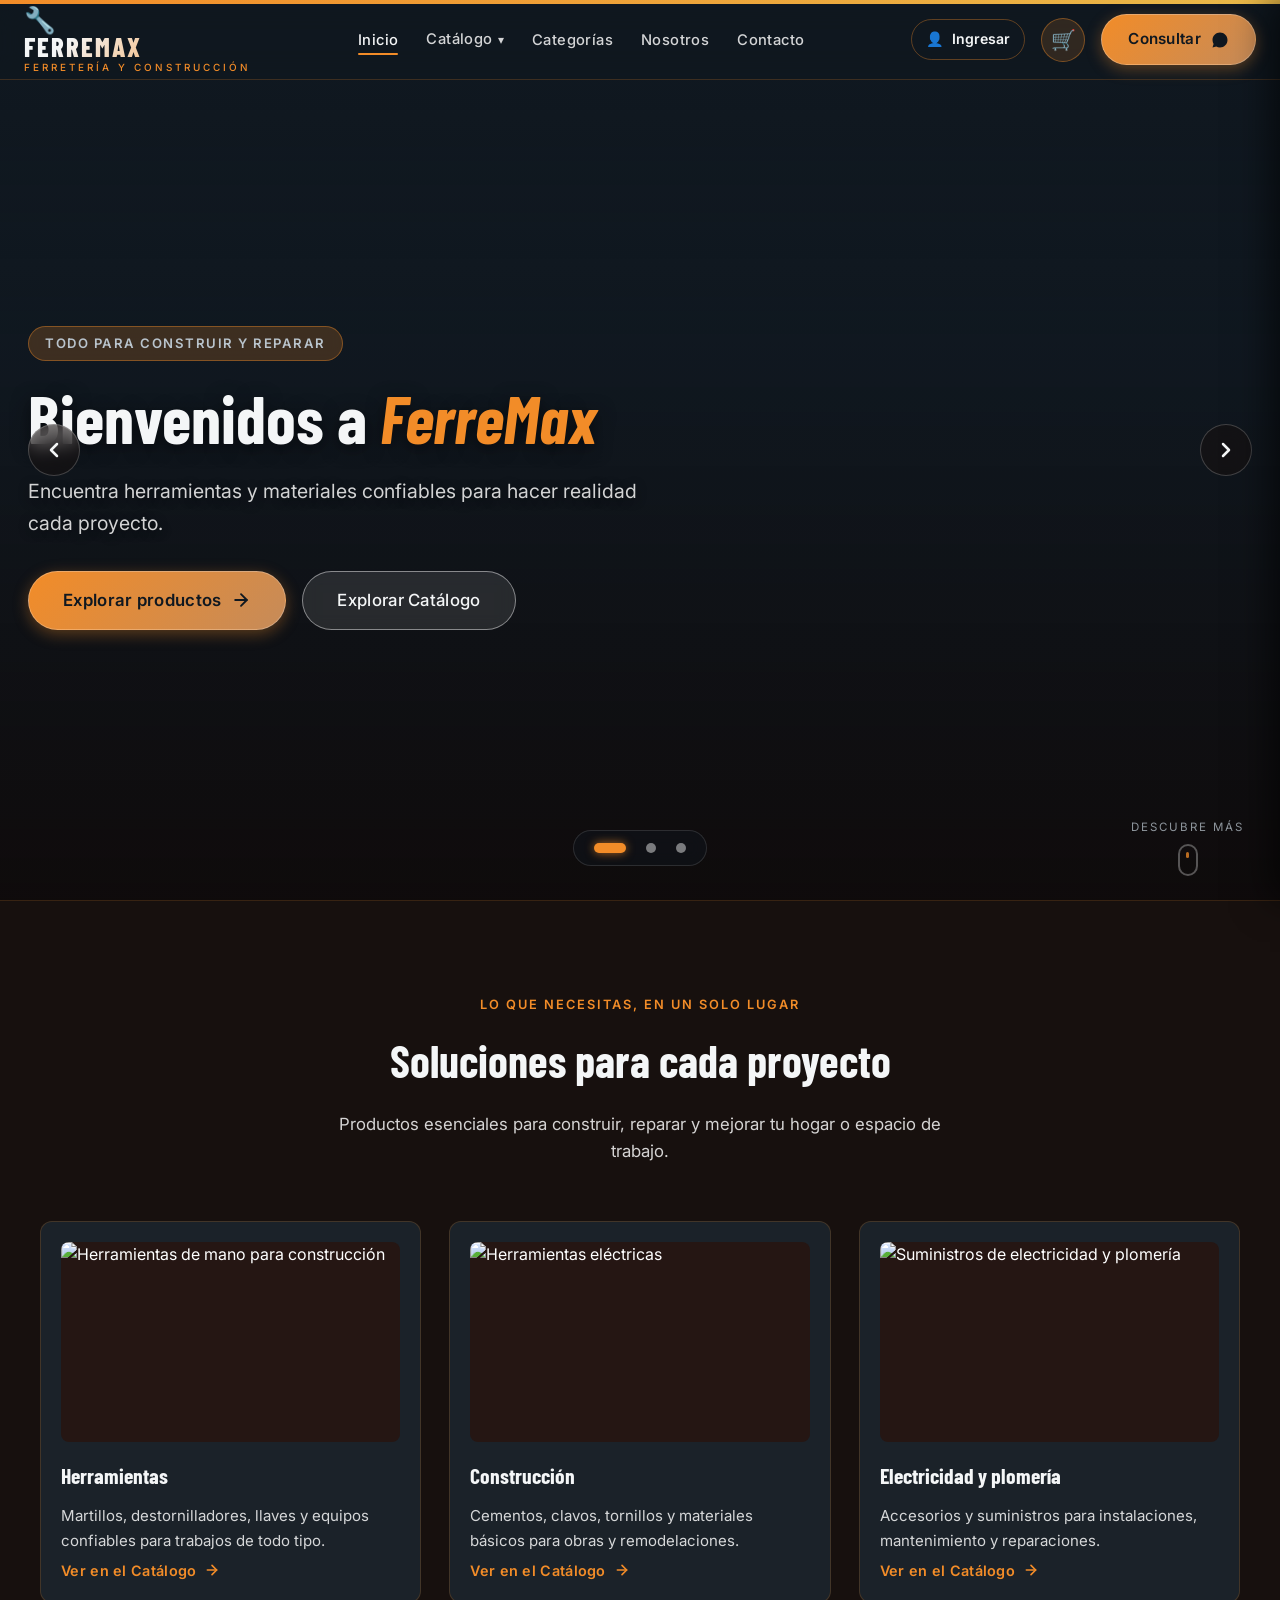
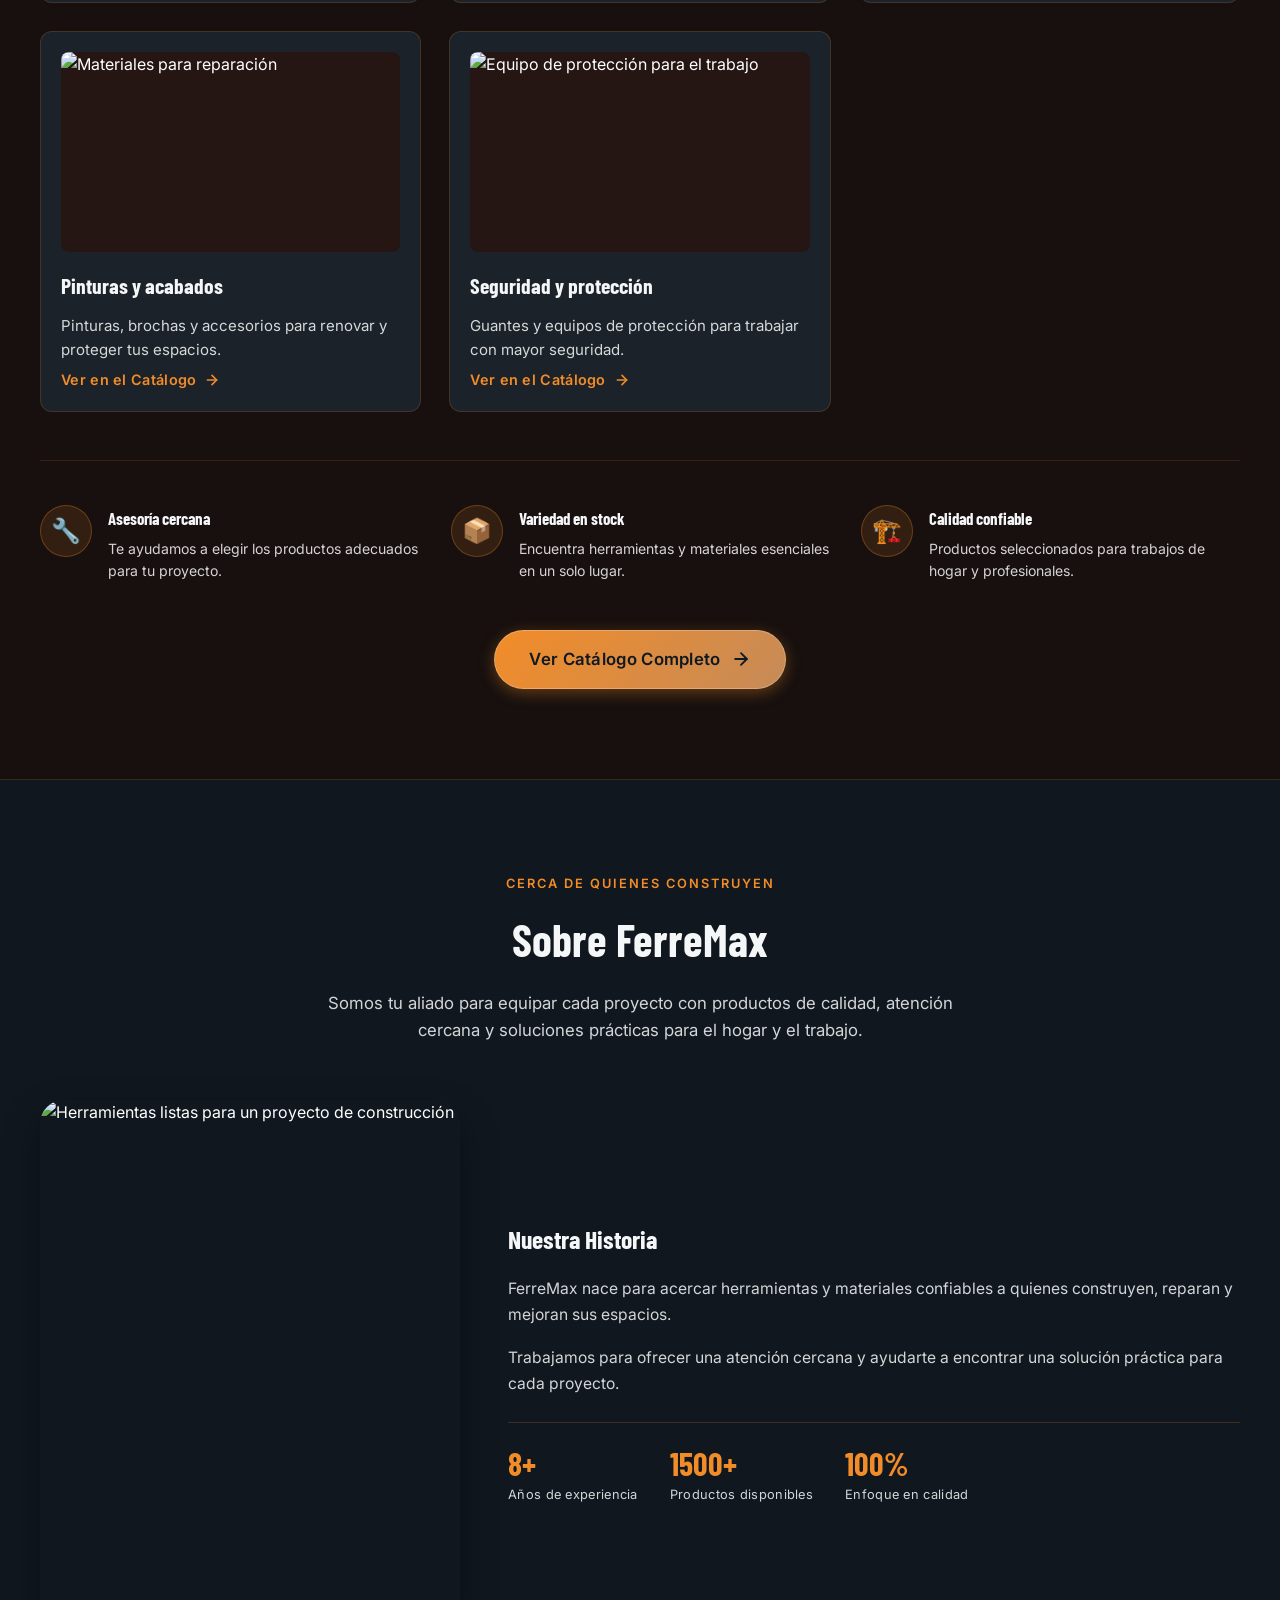
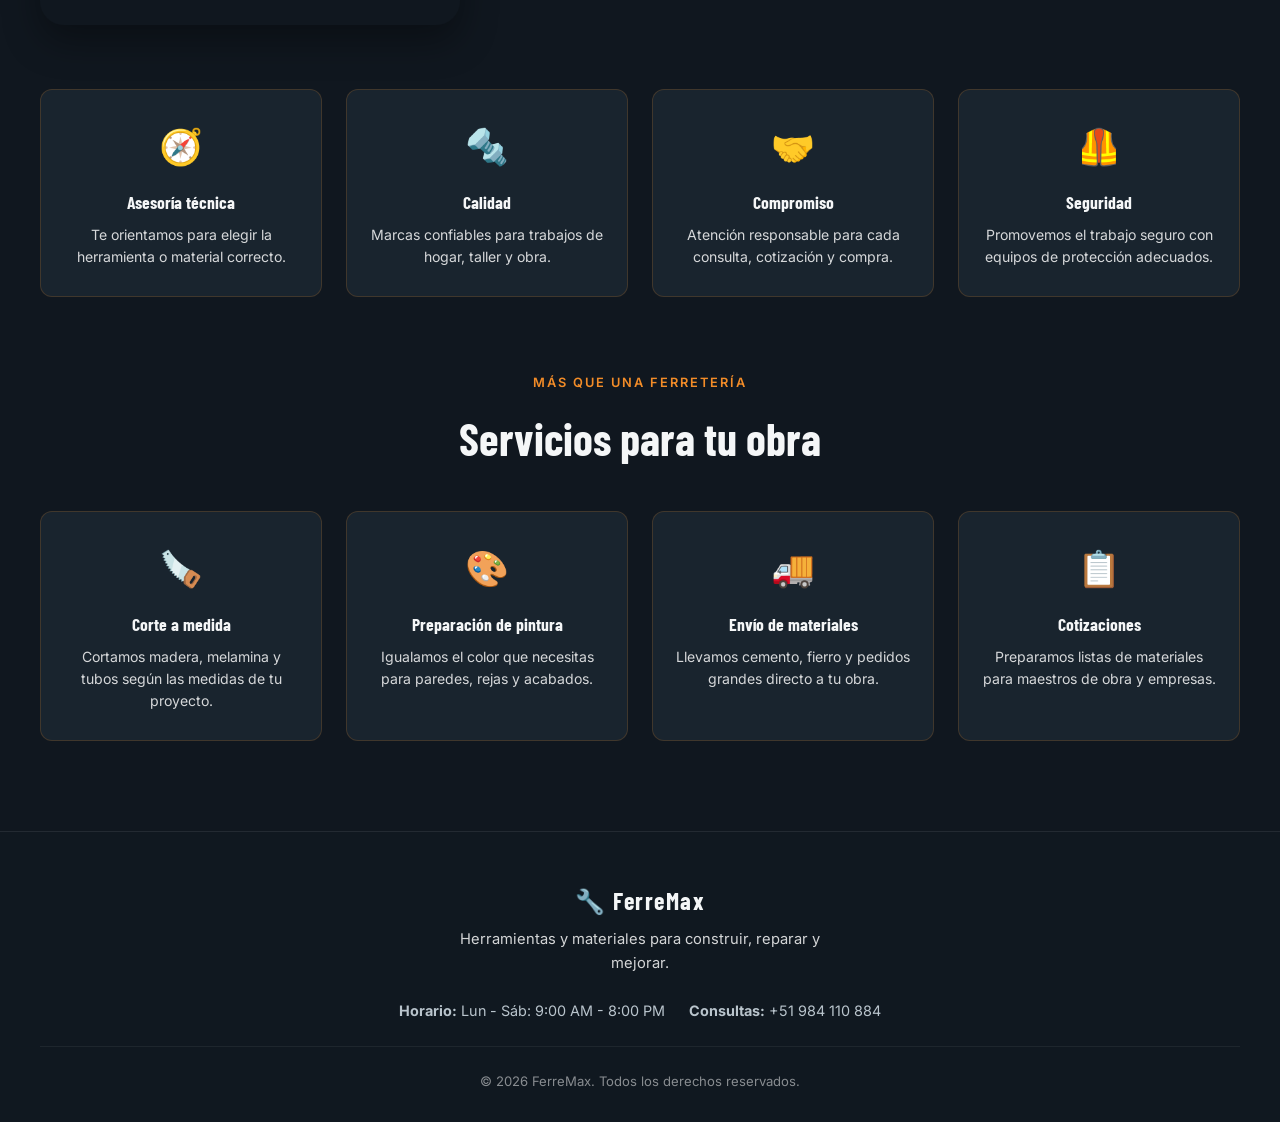
==== commit 93796307: "adaptar seccion nosotros a ferreteria y agregar servicios para obra" ====
--- a/index.html
+++ b/index.html
@@ -2,470 +2,511 @@
 <html lang="es">
 
 <head>
-    <meta charset="UTF-8">
-    <meta name="viewport" content="width=device-width, initial-scale=1.0">
-    <title>FerreMax | Herramientas y materiales para tus proyectos</title>
-    <meta name="description"
-        content="FerreMax: herramientas, materiales de construcción, electricidad y plomería para tus proyectos del hogar y profesionales.">
-
-    <!-- Favicon -->
-    <link rel="icon"
-        href="data:image/svg+xml,<svg xmlns='http://www.w3.org/2000/svg' viewBox='0 0 100 100'><text y='.9em' font-size='90'>🔧</text></svg>">
-
-    <!-- Google Fonts -->
-    <link rel="preconnect" href="https://fonts.googleapis.com">
-    <link rel="preconnect" href="https://fonts.gstatic.com" crossorigin>
-    <link
-        href="https://fonts.googleapis.com/css2?family=Barlow+Condensed:wght@600;700;800&family=Inter:wght@300;400;500;600;700&display=swap"
-        rel="stylesheet">
-
-    <!-- Hoja de Estilos -->
-    <link rel="stylesheet" href="styles.css">
+  <meta charset="UTF-8">
+  <meta name="viewport" content="width=device-width, initial-scale=1.0">
+  <title>FerreMax | Herramientas y materiales para tus proyectos</title>
+  <meta name="description"
+    content="FerreMax: herramientas, materiales de construcción, electricidad y plomería para tus proyectos del hogar y profesionales.">
+
+  <!-- Favicon -->
+  <link rel="icon"
+    href="data:image/svg+xml,<svg xmlns='http://www.w3.org/2000/svg' viewBox='0 0 100 100'><text y='.9em' font-size='90'>🔧</text></svg>">
+
+  <!-- Google Fonts -->
+  <link rel="preconnect" href="https://fonts.googleapis.com">
+  <link rel="preconnect" href="https://fonts.gstatic.com" crossorigin>
+  <link
+    href="https://fonts.googleapis.com/css2?family=Barlow+Condensed:wght@600;700;800&family=Inter:wght@300;400;500;600;700&display=swap"
+    rel="stylesheet">
+
+  <!-- Hoja de Estilos -->
+  <link rel="stylesheet" href="styles.css">
 </head>
 
 <body>
 
-    <!-- Header / Barra de Navegación Principal -->
-    <header class="main-header" id="mainHeader">
-        <div class="header-container">
-            <!-- Logo de la Marca -->
-            <a href="index.html" class="brand-logo" aria-label="FerreMax Inicio">
-                <span class="logo-icon">🔧</span>
-                <span class="logo-text">FerreMax</span>
-                <span class="logo-tagline">FERRETERÍA Y CONSTRUCCIÓN</span>
+  <!-- Header / Barra de Navegación Principal -->
+  <header class="main-header" id="mainHeader">
+    <div class="header-container">
+      <!-- Logo de la Marca -->
+      <a href="index.html" class="brand-logo" aria-label="FerreMax Inicio">
+        <span class="logo-icon">🔧</span>
+        <span class="logo-text">FerreMax</span>
+        <span class="logo-tagline">FERRETERÍA Y CONSTRUCCIÓN</span>
+      </a>
+
+      <!-- Menú de Navegación con Dropdown Integrado -->
+      <nav class="nav-menu" id="navMenu" aria-label="Navegación principal">
+        <ul class="nav-list">
+          <li class="nav-item"><a href="index.html" class="nav-link active">Inicio</a></li>
+
+          <!-- Dropdown Catálogo -->
+          <li class="nav-item dropdown">
+            <a href="Catalogo.html" class="nav-link dropdown-toggle">
+              Catálogo <span class="dropdown-arrow">▾</span>
             </a>
-
-            <!-- Menú de Navegación con Dropdown Integrado -->
-            <nav class="nav-menu" id="navMenu" aria-label="Navegación principal">
-                <ul class="nav-list">
-                    <li class="nav-item"><a href="index.html" class="nav-link active">Inicio</a></li>
-
-                    <!-- Dropdown Catálogo -->
-                    <li class="nav-item dropdown">
-                        <a href="Catalogo.html" class="nav-link dropdown-toggle">
-                            Catálogo <span class="dropdown-arrow">▾</span>
-                        </a>
-                        <ul class="dropdown-menu">
-                            <li><a href="Catalogo.html" class="dropdown-link">Ver Todo el Catálogo</a></li>
-                            <li><a href="Ofertas_Catalogo.html" class="dropdown-link">Ofertas Especiales</a></li>
-                            <li><a href="Proximos_Agregados.html" class="dropdown-link">Próximos Lanzamientos</a></li>
-                        </ul>
-                    </li>
-
-                    <li class="nav-item"><a href="#especialidades" class="nav-link">Categorías</a></li>
-                    <li class="nav-item"><a href="#nosotros" class="nav-link">Nosotros</a></li>
-                    <li class="nav-item"><a href="Contacto.html" class="nav-link">Contacto</a></li>
-                </ul>
-
-                <!-- CTA Móvil -->
-                <div class="mobile-cta-wrapper">
-                    <a href="https://wa.me/51984110884?text=Hola%20FerreMax!%20Quiero%20consultar%20por%20un%20producto"
-                        target="_blank" rel="noopener noreferrer" class="btn btn-primary btn-full">
-                        <span>Consúltanos por WhatsApp</span>
-                        <svg class="icon-whatsapp" width="18" height="18" viewBox="0 0 24 24" fill="currentColor">
-                            <path
-                                d="M12.031 6.172c-3.181 0-5.767 2.586-5.768 5.766-.001 1.298.38 2.27 1.019 3.287l-.582 2.128 2.182-.573c.978.58 1.911.928 3.145.929 3.178 0 5.767-2.587 5.768-5.766.001-3.187-2.575-5.77-5.764-5.771zm3.392 8.244c-.144.405-.837.774-1.17.824-.312.045-.694.076-2.029-.475-1.708-.704-2.813-2.457-2.899-2.572-.084-.116-.693-.924-.693-1.762 0-.838.438-1.25.594-1.423.156-.172.342-.216.456-.216.114 0 .228.001.328.006.105.006.246-.04.384.292.144.348.492 1.2.535 1.288.043.088.072.19.014.306-.058.116-.087.189-.173.29-.087.102-.183.228-.261.306-.088.087-.179.182-.077.357.102.174.453.748.972 1.21.669.596 1.233.781 1.408.868.174.088.276.073.379-.044.102-.116.438-.51.554-.685.116-.175.233-.146.39-.088.157.058.995.469 1.167.555.172.086.286.13.329.202.043.073.043.42-.101.825zM12 2C6.477 2 2 6.477 2 12c0 1.89.525 3.66 1.438 5.168L2 22l4.98-1.396C8.423 21.499 10.155 22 12 22c5.523 0 10-4.477 10-10S17.523 2 12 2z" />
-                        </svg>
-                    </a>
-                </div>
-            </nav>
-
-            <!-- Desktop CTA & Carrito -->
-            <div class="header-actions">
-                <button class="cart-btn" id="cartBtn" aria-label="Ver carrito de compras" title="Carrito de Compras">
-                    <span class="cart-icon">🛒</span>
-                    <span class="cart-badge" id="cartBadge">0</span>
-                </button>
-
-                <a href="https://wa.me/51984110884?text=Hola%20FerreMax!%20Quiero%20consultar%20por%20un%20producto"
-                    target="_blank" rel="noopener noreferrer" class="btn btn-primary" id="btnCtaDesktop">
-                    <span>Consultar</span>
-                    <svg class="icon-whatsapp" width="18" height="18" viewBox="0 0 24 24" fill="currentColor">
-                        <path
-                            d="M12.031 6.172c-3.181 0-5.767 2.586-5.768 5.766-.001 1.298.38 2.27 1.019 3.287l-.582 2.128 2.182-.573c.978.58 1.911.928 3.145.929 3.178 0 5.767-2.587 5.768-5.766.001-3.187-2.575-5.77-5.764-5.771zm3.392 8.244c-.144.405-.837.774-1.17.824-.312.045-.694.076-2.029-.475-1.708-.704-2.813-2.457-2.899-2.572-.084-.116-.693-.924-.693-1.762 0-.838.438-1.25.594-1.423.156-.172.342-.216.456-.216.114 0 .228.001.328.006.105.006.246-.04.384.292.144.348.492 1.2.535 1.288.043.088.072.19.014.306-.058.116-.087.189-.173.29-.087.102-.183.228-.261.306-.088.087-.179.182-.077.357.102.174.453.748.972 1.21.669.596 1.233.781 1.408.868.174.088.276.073.379-.044.102-.116.438-.51.554-.685.116-.175.233-.146.39-.088.157.058.995.469 1.167.555.172.086.286.13.329.202.043.073.043.42-.101.825zM12 2C6.477 2 2 6.477 2 12c0 1.89.525 3.66 1.438 5.168L2 22l4.98-1.396C8.423 21.499 10.155 22 12 22c5.523 0 10-4.477 10-10S17.523 2 12 2z" />
-                    </svg>
+            <ul class="dropdown-menu">
+              <li><a href="Catalogo.html" class="dropdown-link">Ver Todo el Catálogo</a></li>
+              <li><a href="Ofertas_Catalogo.html" class="dropdown-link">Ofertas Especiales</a></li>
+              <li><a href="Proximos_Agregados.html" class="dropdown-link">Próximos Lanzamientos</a></li>
+            </ul>
+          </li>
+
+          <li class="nav-item"><a href="#especialidades" class="nav-link">Categorías</a></li>
+          <li class="nav-item"><a href="#nosotros" class="nav-link">Nosotros</a></li>
+          <li class="nav-item"><a href="Contacto.html" class="nav-link">Contacto</a></li>
+        </ul>
+
+        <!-- CTA Móvil -->
+        <div class="mobile-cta-wrapper">
+          <a href="https://wa.me/51984110884?text=Hola%20FerreMax!%20Quiero%20consultar%20por%20un%20producto"
+            target="_blank" rel="noopener noreferrer" class="btn btn-primary btn-full">
+            <span>Consúltanos por WhatsApp</span>
+            <svg class="icon-whatsapp" width="18" height="18" viewBox="0 0 24 24" fill="currentColor">
+              <path
+                d="M12.031 6.172c-3.181 0-5.767 2.586-5.768 5.766-.001 1.298.38 2.27 1.019 3.287l-.582 2.128 2.182-.573c.978.58 1.911.928 3.145.929 3.178 0 5.767-2.587 5.768-5.766.001-3.187-2.575-5.77-5.764-5.771zm3.392 8.244c-.144.405-.837.774-1.17.824-.312.045-.694.076-2.029-.475-1.708-.704-2.813-2.457-2.899-2.572-.084-.116-.693-.924-.693-1.762 0-.838.438-1.25.594-1.423.156-.172.342-.216.456-.216.114 0 .228.001.328.006.105.006.246-.04.384.292.144.348.492 1.2.535 1.288.043.088.072.19.014.306-.058.116-.087.189-.173.29-.087.102-.183.228-.261.306-.088.087-.179.182-.077.357.102.174.453.748.972 1.21.669.596 1.233.781 1.408.868.174.088.276.073.379-.044.102-.116.438-.51.554-.685.116-.175.233-.146.39-.088.157.058.995.469 1.167.555.172.086.286.13.329.202.043.073.043.42-.101.825zM12 2C6.477 2 2 6.477 2 12c0 1.89.525 3.66 1.438 5.168L2 22l4.98-1.396C8.423 21.499 10.155 22 12 22c5.523 0 10-4.477 10-10S17.523 2 12 2z" />
+            </svg>
+          </a>
+        </div>
+      </nav>
+
+      <!-- Desktop CTA & Carrito -->
+      <div class="header-actions">
+        <button class="cart-btn" id="cartBtn" aria-label="Ver carrito de compras" title="Carrito de Compras">
+          <span class="cart-icon">🛒</span>
+          <span class="cart-badge" id="cartBadge">0</span>
+        </button>
+
+        <a href="https://wa.me/51984110884?text=Hola%20FerreMax!%20Quiero%20consultar%20por%20un%20producto"
+          target="_blank" rel="noopener noreferrer" class="btn btn-primary" id="btnCtaDesktop">
+          <span>Consultar</span>
+          <svg class="icon-whatsapp" width="18" height="18" viewBox="0 0 24 24" fill="currentColor">
+            <path
+              d="M12.031 6.172c-3.181 0-5.767 2.586-5.768 5.766-.001 1.298.38 2.27 1.019 3.287l-.582 2.128 2.182-.573c.978.58 1.911.928 3.145.929 3.178 0 5.767-2.587 5.768-5.766.001-3.187-2.575-5.77-5.764-5.771zm3.392 8.244c-.144.405-.837.774-1.17.824-.312.045-.694.076-2.029-.475-1.708-.704-2.813-2.457-2.899-2.572-.084-.116-.693-.924-.693-1.762 0-.838.438-1.25.594-1.423.156-.172.342-.216.456-.216.114 0 .228.001.328.006.105.006.246-.04.384.292.144.348.492 1.2.535 1.288.043.088.072.19.014.306-.058.116-.087.189-.173.29-.087.102-.183.228-.261.306-.088.087-.179.182-.077.357.102.174.453.748.972 1.21.669.596 1.233.781 1.408.868.174.088.276.073.379-.044.102-.116.438-.51.554-.685.116-.175.233-.146.39-.088.157.058.995.469 1.167.555.172.086.286.13.329.202.043.073.043.42-.101.825zM12 2C6.477 2 2 6.477 2 12c0 1.89.525 3.66 1.438 5.168L2 22l4.98-1.396C8.423 21.499 10.155 22 12 22c5.523 0 10-4.477 10-10S17.523 2 12 2z" />
+          </svg>
+        </a>
+
+        <!-- Botón Hamburguesa Móvil -->
+        <button class="hamburger-btn" id="hamburgerBtn" aria-label="Abrir menú de navegación" aria-expanded="false"
+          aria-controls="navMenu">
+          <span class="bar bar-1"></span>
+          <span class="bar bar-2"></span>
+          <span class="bar bar-3"></span>
+        </button>
+      </div>
+    </div>
+  </header>
+
+  <div class="menu-backdrop" id="menuBackdrop"></div>
+
+  <!-- Hero Slider -->
+  <main>
+    <section class="hero-slider" id="inicio" aria-roledescription="carousel" aria-label="Destacados FerreMax">
+      <div class="slider-progress-bar" id="sliderProgressBar" aria-hidden="true"></div>
+
+      <div class="slides-wrapper">
+        <!-- Slide 1 -->
+        <article class="slide active" role="group" aria-roledescription="slide"
+          aria-label="1 de 3: Bienvenidos a FerreMax" data-index="0">
+          <div class="slide-bg"
+            style="background-image: url('https://images.unsplash.com/photo-1504148455328-c376907d081c?auto=format&fit=crop&w=1920&q=85');">
+          </div>
+          <div class="slide-overlay"></div>
+          <div class="slide-container">
+            <div class="slide-content">
+              <span class="slide-badge">Todo para construir y reparar</span>
+              <h1 class="slide-title">Bienvenidos a <span class="highlight">FerreMax</span></h1>
+              <p class="slide-description">Encuentra herramientas y materiales confiables para hacer realidad cada
+                proyecto.</p>
+              <div class="slide-buttons">
+                <a href="#especialidades" class="btn btn-primary btn-large">
+                  <span>Explorar productos</span>
+                  <svg width="20" height="20" viewBox="0 0 24 24" fill="none" stroke="currentColor" stroke-width="2.2"
+                    stroke-linecap="round" stroke-linejoin="round">
+                    <line x1="5" y1="12" x2="19" y2="12"></line>
+                    <polyline points="12 5 19 12 12 19"></polyline>
+                  </svg>
                 </a>
-
-                <!-- Botón Hamburguesa Móvil -->
-                <button class="hamburger-btn" id="hamburgerBtn" aria-label="Abrir menú de navegación"
-                    aria-expanded="false" aria-controls="navMenu">
-                    <span class="bar bar-1"></span>
-                    <span class="bar bar-2"></span>
-                    <span class="bar bar-3"></span>
-                </button>
-            </div>
-        </div>
-    </header>
-
-    <div class="menu-backdrop" id="menuBackdrop"></div>
-
-    <!-- Hero Slider -->
-    <main>
-        <section class="hero-slider" id="inicio" aria-roledescription="carousel" aria-label="Destacados FerreMax">
-            <div class="slider-progress-bar" id="sliderProgressBar" aria-hidden="true"></div>
-
-            <div class="slides-wrapper">
-                <!-- Slide 1 -->
-                <article class="slide active" role="group" aria-roledescription="slide"
-                    aria-label="1 de 3: Bienvenidos a FerreMax" data-index="0">
-                    <div class="slide-bg"
-                        style="background-image: url('https://images.unsplash.com/photo-1504148455328-c376907d081c?auto=format&fit=crop&w=1920&q=85');">
-                    </div>
-                    <div class="slide-overlay"></div>
-                    <div class="slide-container">
-                        <div class="slide-content">
-                            <span class="slide-badge">Todo para construir y reparar</span>
-                            <h1 class="slide-title">Bienvenidos a <span class="highlight">FerreMax</span></h1>
-                            <p class="slide-description">Encuentra herramientas y materiales confiables para hacer realidad cada proyecto.</p>
-                            <div class="slide-buttons">
-                                <a href="#especialidades" class="btn btn-primary btn-large">
-                                    <span>Explorar productos</span>
-                                    <svg width="20" height="20" viewBox="0 0 24 24" fill="none" stroke="currentColor"
-                                        stroke-width="2.2" stroke-linecap="round" stroke-linejoin="round">
-                                        <line x1="5" y1="12" x2="19" y2="12"></line>
-                                        <polyline points="12 5 19 12 12 19"></polyline>
-                                    </svg>
-                                </a>
-                                <a href="Catalogo.html" class="btn btn-outline btn-large">Explorar Catálogo</a>
-                            </div>
-                        </div>
-                    </div>
-                </article>
-
-                <!-- Slide 2 -->
-                <article class="slide" role="group" aria-roledescription="slide"
-                    aria-label="2 de 3: Herramientas para cada proyecto" data-index="1">
-                    <div class="slide-bg"
-                        style="background-image: url('https://images.unsplash.com/photo-1586864387967-d02ef85d93e8?auto=format&fit=crop&w=1920&q=85');">
-                    </div>
-                    <div class="slide-overlay"></div>
-                    <div class="slide-container">
-                        <div class="slide-content">
-                            <span class="slide-badge">Precios que ayudan a avanzar</span>
-                            <h2 class="slide-title">Ofertas para tus <span class="highlight">Proyectos</span></h2>
-                            <p class="slide-description">Aprovecha descuentos especiales en herramientas y materiales seleccionados.</p>
-                            <div class="slide-buttons">
-                                <a href="Ofertas_Catalogo.html" class="btn btn-primary btn-large">
-                                    <span>Ver ofertas</span>
-                                    <svg width="20" height="20" viewBox="0 0 24 24" fill="none" stroke="currentColor"
-                                        stroke-width="2.2" stroke-linecap="round" stroke-linejoin="round">
-                                        <path d="M12 20h9"></path>
-                                        <path d="M16.5 3.5a2.121 2.121 0 0 1 3 3L7 19l-4 1 1-4L16.5 3.5z"></path>
-                                    </svg>
-                                </a>
-                                <a href="Proximos_Agregados.html" class="btn btn-outline btn-large">Próximos
-                                    Lanzamientos</a>
-                            </div>
-                        </div>
-                    </div>
-                </article>
-
-                <!-- Slide 3 -->
-                <article class="slide" role="group" aria-roledescription="slide"
-                    aria-label="3 de 3: Materiales de calidad" data-index="2">
-                    <div class="slide-bg"
-                        style="background-image: url('https://images.unsplash.com/photo-1530124566582-a618bc2615dc?auto=format&fit=crop&w=1920&q=85');">
-                    </div>
-                    <div class="slide-overlay"></div>
-                    <div class="slide-container">
-                        <div class="slide-content">
-                            <span class="slide-badge">100% Calidad Premium</span>
-                            <h2 class="slide-title">Materiales <span class="highlight">confiables</span></h2>
-                            <p class="slide-description">Encuentra productos resistentes y asesoría para elegir lo adecuado para tu obra o reparación.</p>
-                            <div class="slide-buttons">
-                                <a href="Contacto.html" class="btn btn-primary btn-large">
-                                    <span>Contáctanos</span>
-                                    <svg width="20" height="20" viewBox="0 0 24 24" fill="none" stroke="currentColor"
-                                        stroke-width="2.2" stroke-linecap="round" stroke-linejoin="round">
-                                        <path
-                                            d="M22 16.92v3a2 2 0 0 1-2.18 2 19.79 19.79 0 0 1-8.63-3.07 19.5 19.5 0 0 1-6-6 19.79 19.79 0 0 1-3.07-8.67A2 2 0 0 1 4.11 2h3a2 2 0 0 1 2 1.72 12.84 12.84 0 0 0 .7 2.81 2 2 0 0 1-.45 2.11L8.09 9.91a16 16 0 0 0 6 6l1.27-1.27a2 2 0 0 1 2.11-.45 12.84 12.84 0 0 0 2.81.7A2 2 0 0 1 22 16.92z">
-                                        </path>
-                                    </svg>
-                                </a>
-                                <a href="#nosotros" class="btn btn-outline btn-large">Conócenos</a>
-                            </div>
-                        </div>
-                    </div>
-                </article>
-            </div>
-
-            <!-- Controles del Slider -->
-            <button class="slider-arrow slider-arrow-prev" id="prevSlideBtn" aria-label="Slide anterior"
-                title="Anterior">
-                <svg viewBox="0 0 24 24" width="24" height="24" fill="none" stroke="currentColor" stroke-width="2.5"
+                <a href="Catalogo.html" class="btn btn-outline btn-large">Explorar Catálogo</a>
+              </div>
+            </div>
+          </div>
+        </article>
+
+        <!-- Slide 2 -->
+        <article class="slide" role="group" aria-roledescription="slide"
+          aria-label="2 de 3: Herramientas para cada proyecto" data-index="1">
+          <div class="slide-bg"
+            style="background-image: url('https://images.unsplash.com/photo-1586864387967-d02ef85d93e8?auto=format&fit=crop&w=1920&q=85');">
+          </div>
+          <div class="slide-overlay"></div>
+          <div class="slide-container">
+            <div class="slide-content">
+              <span class="slide-badge">Precios que ayudan a avanzar</span>
+              <h2 class="slide-title">Ofertas para tus <span class="highlight">Proyectos</span></h2>
+              <p class="slide-description">Aprovecha descuentos especiales en herramientas y materiales seleccionados.
+              </p>
+              <div class="slide-buttons">
+                <a href="Ofertas_Catalogo.html" class="btn btn-primary btn-large">
+                  <span>Ver ofertas</span>
+                  <svg width="20" height="20" viewBox="0 0 24 24" fill="none" stroke="currentColor" stroke-width="2.2"
                     stroke-linecap="round" stroke-linejoin="round">
-                    <polyline points="15 18 9 12 15 6"></polyline>
-                </svg>
-            </button>
-
-            <button class="slider-arrow slider-arrow-next" id="nextSlideBtn" aria-label="Siguiente slide"
-                title="Siguiente">
-                <svg viewBox="0 0 24 24" width="24" height="24" fill="none" stroke="currentColor" stroke-width="2.5"
+                    <path d="M12 20h9"></path>
+                    <path d="M16.5 3.5a2.121 2.121 0 0 1 3 3L7 19l-4 1 1-4L16.5 3.5z"></path>
+                  </svg>
+                </a>
+                <a href="Proximos_Agregados.html" class="btn btn-outline btn-large">Próximos
+                  Lanzamientos</a>
+              </div>
+            </div>
+          </div>
+        </article>
+
+        <!-- Slide 3 -->
+        <article class="slide" role="group" aria-roledescription="slide" aria-label="3 de 3: Materiales de calidad"
+          data-index="2">
+          <div class="slide-bg"
+            style="background-image: url('https://images.unsplash.com/photo-1530124566582-a618bc2615dc?auto=format&fit=crop&w=1920&q=85');">
+          </div>
+          <div class="slide-overlay"></div>
+          <div class="slide-container">
+            <div class="slide-content">
+              <span class="slide-badge">100% Calidad Premium</span>
+              <h2 class="slide-title">Materiales <span class="highlight">confiables</span></h2>
+              <p class="slide-description">Encuentra productos resistentes y asesoría para elegir lo adecuado para tu
+                obra o reparación.</p>
+              <div class="slide-buttons">
+                <a href="Contacto.html" class="btn btn-primary btn-large">
+                  <span>Contáctanos</span>
+                  <svg width="20" height="20" viewBox="0 0 24 24" fill="none" stroke="currentColor" stroke-width="2.2"
                     stroke-linecap="round" stroke-linejoin="round">
-                    <polyline points="9 18 15 12 9 6"></polyline>
-                </svg>
-            </button>
-
-            <div class="slider-indicators" id="sliderDots" role="tablist" aria-label="Controles de diapositivas">
-                <button class="slider-dot active" role="tab" aria-selected="true" aria-label="Ir a diapositiva 1"
-                    data-slide-to="0"><span class="dot-inner"></span></button>
-                <button class="slider-dot" role="tab" aria-selected="false" aria-label="Ir a diapositiva 2"
-                    data-slide-to="1"><span class="dot-inner"></span></button>
-                <button class="slider-dot" role="tab" aria-selected="false" aria-label="Ir a diapositiva 3"
-                    data-slide-to="2"><span class="dot-inner"></span></button>
-            </div>
-
-            <div class="scroll-hint" aria-hidden="true">
-                <span class="scroll-text">Descubre más</span>
-                <div class="scroll-mouse">
-                    <div class="scroll-wheel"></div>
-                </div>
-            </div>
-        </section>
-
-        <!-- Sección Especialidades -->
-        <section id="especialidades" class="preview-section">
-            <div class="section-container">
-                <div class="section-header">
-                    <span class="section-badge">Lo que necesitas, en un solo lugar</span>
-                    <h2 class="section-heading">Soluciones para cada proyecto</h2>
-                    <p class="section-subheading">Productos esenciales para construir, reparar y mejorar tu hogar o espacio de trabajo.</p>
-                </div>
-                <div class="features-grid">
-                    <article class="feature-card product-card">
-                        <div class="product-image-container">
-                            <img src="https://images.unsplash.com/photo-1504148455328-c376907d081c?auto=format&fit=crop&w=900&q=80"
-                                alt="Herramientas de mano para construcción" class="product-img">
-                        </div>
-                        <h3>Herramientas</h3>
-                        <p>Martillos, destornilladores, llaves y equipos confiables para trabajos de todo tipo.</p>
-                        <a href="Catalogo.html" class="specialty-link">
-                            <span>Ver en el Catálogo</span>
-                            <svg width="16" height="16" viewBox="0 0 24 24" fill="none" stroke="currentColor"
-                                stroke-width="2.4" stroke-linecap="round" stroke-linejoin="round">
-                                <line x1="5" y1="12" x2="19" y2="12"></line>
-                                <polyline points="12 5 19 12 12 19"></polyline>
-                            </svg>
-                        </a>
-                    </article>
-
-                    <article class="feature-card product-card">
-                        <div class="product-image-container">
-                            <img src="https://images.unsplash.com/photo-1572981779307-38b8cabb2407?auto=format&fit=crop&w=900&q=80"
-                                alt="Herramientas eléctricas" class="product-img">
-                        </div>
-                        <h3>Construcción</h3>
-                        <p>Cementos, clavos, tornillos y materiales básicos para obras y remodelaciones.</p>
-                        <a href="Catalogo.html" class="specialty-link">
-                            <span>Ver en el Catálogo</span>
-                            <svg width="16" height="16" viewBox="0 0 24 24" fill="none" stroke="currentColor"
-                                stroke-width="2.4" stroke-linecap="round" stroke-linejoin="round">
-                                <line x1="5" y1="12" x2="19" y2="12"></line>
-                                <polyline points="12 5 19 12 12 19"></polyline>
-                            </svg>
-                        </a>
-                    </article>
-
-                    <article class="feature-card product-card">
-                        <div class="product-image-container">
-                            <img src="https://images.unsplash.com/photo-1530124566582-a618bc2615dc?auto=format&fit=crop&w=900&q=80"
-                                alt="Suministros de electricidad y plomería" class="product-img">
-                        </div>
-                        <h3>Electricidad y plomería</h3>
-                        <p>Accesorios y suministros para instalaciones, mantenimiento y reparaciones.</p>
-                        <a href="Catalogo.html" class="specialty-link">
-                            <span>Ver en el Catálogo</span>
-                            <svg width="16" height="16" viewBox="0 0 24 24" fill="none" stroke="currentColor"
-                                stroke-width="2.4" stroke-linecap="round" stroke-linejoin="round">
-                                <line x1="5" y1="12" x2="19" y2="12"></line>
-                                <polyline points="12 5 19 12 12 19"></polyline>
-                            </svg>
-                        </a>
-                    </article>
-
-                    <article class="feature-card product-card">
-                        <div class="product-image-container">
-                            <img src="https://images.unsplash.com/photo-1586864387967-d02ef85d93e8?auto=format&fit=crop&w=900&q=80"
-                                alt="Materiales para reparación" class="product-img">
-                        </div>
-                        <h3>Pinturas y acabados</h3>
-                        <p>Pinturas, brochas y accesorios para renovar y proteger tus espacios.</p>
-                        <a href="Catalogo.html" class="specialty-link">
-                            <span>Ver en el Catálogo</span>
-                            <svg width="16" height="16" viewBox="0 0 24 24" fill="none" stroke="currentColor"
-                                stroke-width="2.4" stroke-linecap="round" stroke-linejoin="round">
-                                <line x1="5" y1="12" x2="19" y2="12"></line>
-                                <polyline points="12 5 19 12 12 19"></polyline>
-                            </svg>
-                        </a>
-                    </article>
-
-                    <article class="feature-card product-card">
-                        <div class="product-image-container">
-                            <img src="https://images.unsplash.com/photo-1504148455328-c376907d081c?auto=format&fit=crop&w=900&q=80"
-                                alt="Equipo de protección para el trabajo" class="product-img">
-                        </div>
-                        <h3>Seguridad y protección</h3>
-                        <p>Guantes y equipos de protección para trabajar con mayor seguridad.</p>
-                        <a href="Catalogo.html" class="specialty-link">
-                            <span>Ver en el Catálogo</span>
-                            <svg width="16" height="16" viewBox="0 0 24 24" fill="none" stroke="currentColor"
-                                stroke-width="2.4" stroke-linecap="round" stroke-linejoin="round">
-                                <line x1="5" y1="12" x2="19" y2="12"></line>
-                                <polyline points="12 5 19 12 12 19"></polyline>
-                            </svg>
-                        </a>
-                    </article>
-                </div>
-
-                <!-- Franja de confianza -->
-                <div class="trust-strip">
-                    <div class="trust-item">
-                        <span class="trust-icon">🔧</span>
-                        <div>
-                            <h4>Asesoría cercana</h4>
-                            <p>Te ayudamos a elegir los productos adecuados para tu proyecto.</p>
-                        </div>
-                    </div>
-                    <div class="trust-item">
-                        <span class="trust-icon">📦</span>
-                        <div>
-                            <h4>Variedad en stock</h4>
-                            <p>Encuentra herramientas y materiales esenciales en un solo lugar.</p>
-                        </div>
-                    </div>
-                    <div class="trust-item">
-                        <span class="trust-icon">🇵🇪</span>
-                        <div>
-                            <h4>Calidad confiable</h4>
-                            <p>Productos seleccionados para trabajos de hogar y profesionales.</p>
-                        </div>
-                    </div>
-                </div>
-
-                <!-- CTA hacia el Catálogo completo -->
-                <div class="section-cta">
-                    <a href="Catalogo.html" class="btn btn-primary btn-large">
-                        <span>Ver Catálogo Completo</span>
-                        <svg width="20" height="20" viewBox="0 0 24 24" fill="none" stroke="currentColor"
-                            stroke-width="2.2" stroke-linecap="round" stroke-linejoin="round">
-                            <line x1="5" y1="12" x2="19" y2="12"></line>
-                            <polyline points="12 5 19 12 12 19"></polyline>
-                        </svg>
-                    </a>
-                </div>
-            </div>
-        </section>
-
-        <!-- Sección Nosotros -->
-        <section id="nosotros" class="preview-section" style="background: rgba(16, 24, 32, 0.4);">
-            <div class="section-container">
-                <div class="section-header">
-                    <span class="section-badge">Cerca de quienes construyen</span>
-                    <h2 class="section-heading">Sobre FerreMax</h2>
-                    <p class="section-subheading">Somos tu aliado para equipar cada proyecto con productos de calidad, atención cercana y soluciones prácticas para el hogar y el trabajo.</p>
-                </div>
-
-                <!-- Historia + Imagen -->
-                <div class="about-grid">
-                    <div class="about-image">
-                        <img src="https://images.unsplash.com/photo-1530124566582-a618bc2615dc?auto=format&fit=crop&w=900&q=80"
-                            alt="Herramientas listas para un proyecto de construcción">
-                    </div>
-                    <div class="about-content">
-                        <h3>Nuestra Historia</h3>
-                        <p>FerreMax nace para acercar herramientas y materiales confiables a quienes construyen, reparan y mejoran sus espacios.</p>
-                        <p>Trabajamos para ofrecer una atención cercana y ayudarte a encontrar una solución práctica para cada proyecto.</p>
-
-                        <div class="about-stats">
-                            <div class="stat-item">
-                                <span class="stat-number">8+</span>
-                                <span class="stat-label">Años de experiencia</span>
-                            </div>
-                            <div class="stat-item">
-                                <span class="stat-number">1500+</span>
-                                <span class="stat-label">Productos disponibles</span>
-                            </div>
-                            <div class="stat-item">
-                                <span class="stat-number">100%</span>
-                                <span class="stat-label">Enfoque en calidad</span>
-                            </div>
-                        </div>
-                    </div>
-                </div>
-
-                <!-- Nuestros Valores -->
-                <div class="values-grid">
-                    <div class="value-card">
-                        <span class="value-icon">❤️</span>
-                        <h4>Pasión</h4>
-                        <p>Te orientamos para encontrar lo que necesitas.</p>
-                    </div>
-                    <div class="value-card">
-                        <span class="value-icon">🌾</span>
-                        <h4>Calidad</h4>
-                        <p>Productos confiables para tus trabajos y reparaciones.</p>
-                    </div>
-                    <div class="value-card">
-                        <span class="value-icon">🤝</span>
-                        <h4>Compromiso</h4>
-                        <p>Atención responsable para cada consulta y compra.</p>
-                    </div>
-                    <div class="value-card">
-                        <span class="value-icon">✨</span>
-                        <h4>Creatividad</h4>
-                        <p>Alternativas para proyectos de hogar, taller y obra.</p>
-                    </div>
-                </div>
-            </div>
-        </section>
-    </main>
-
-    <!-- Footer -->
-    <footer class="main-footer" id="contacto">
-        <div class="footer-container">
-            <div class="footer-brand">
-                <div class="footer-logo">
-                    <span>🔧</span> FerreMax
-                </div>
-                <p>Herramientas y materiales para construir, reparar y mejorar.</p>
-            </div>
-            <div class="footer-info">
-                <p><strong>Horario:</strong> Lun - Sáb: 9:00 AM - 8:00 PM</p>
-                <p><strong>Consultas:</strong> +51 984 110 884</p>
-            </div>
-            <div class="footer-bottom">
-                <p>&copy; 2026 FerreMax. Todos los derechos reservados.</p>
-            </div>
-        </div>
-    </footer>
-
-    <!-- Carrito de Compras Drawer / Modal -->
-    <div class="cart-drawer-backdrop" id="cartBackdrop"></div>
-    <aside class="cart-drawer" id="cartDrawer" aria-label="Carrito de compras" aria-hidden="true">
-        <div class="cart-drawer-header">
-            <h3><span>🔧</span> Tu carrito FerreMax</h3>
-            <button class="cart-close-btn" id="cartCloseBtn" aria-label="Cerrar carrito">&times;</button>
-        </div>
-        <div class="cart-drawer-body" id="cartItemsList">
-            <!-- Renderizado dinámico desde script.js -->
-        </div>
-        <div class="cart-drawer-footer">
-            <div class="cart-total-row">
-                <span>Total estimado:</span>
-                <span class="cart-total-price" id="cartTotalPrice">S/. 0.00</span>
-            </div>
-            <button class="btn btn-primary btn-full" id="btnCheckoutCart">
-                <span>Consultar por WhatsApp</span>
-                <svg class="icon-whatsapp" width="18" height="18" viewBox="0 0 24 24" fill="currentColor">
                     <path
-                        d="M12.031 6.172c-3.181 0-5.767 2.586-5.768 5.766-.001 1.298.38 2.27 1.019 3.287l-.582 2.128 2.182-.573c.978.58 1.911.928 3.145.929 3.178 0 5.767-2.587 5.768-5.766.001-3.187-2.575-5.77-5.764-5.771zm3.392 8.244c-.144.405-.837.774-1.17.824-.312.045-.694.076-2.029-.475-1.708-.704-2.813-2.457-2.899-2.572-.084-.116-.693-.924-.693-1.762 0-.838.438-1.25.594-1.423.156-.172.342-.216.456-.216.114 0 .228.001.328.006.105.006.246-.04.384.292.144.348.492 1.2.535 1.288.043.088.072.19.014.306-.058.116-.087.189-.173.29-.087.102-.183.228-.261.306-.088.087-.179.182-.077.357.102.174.453.748.972 1.21.669.596 1.233.781 1.408.868.174.088.276.073.379-.044.102-.116.438-.51.554-.685.116-.175.233-.146.39-.088.157.058.995.469 1.167.555.172.086.286.13.329.202.043.073.043.42-.101.825zM12 2C6.477 2 2 6.477 2 12c0 1.89.525 3.66 1.438 5.168L2 22l4.98-1.396C8.423 21.499 10.155 22 12 22c5.523 0 10-4.477 10-10S17.523 2 12 2z" />
-                </svg>
-            </button>
-        </div>
-    </aside>
-
-    <script src="script.js"></script>
+                      d="M22 16.92v3a2 2 0 0 1-2.18 2 19.79 19.79 0 0 1-8.63-3.07 19.5 19.5 0 0 1-6-6 19.79 19.79 0 0 1-3.07-8.67A2 2 0 0 1 4.11 2h3a2 2 0 0 1 2 1.72 12.84 12.84 0 0 0 .7 2.81 2 2 0 0 1-.45 2.11L8.09 9.91a16 16 0 0 0 6 6l1.27-1.27a2 2 0 0 1 2.11-.45 12.84 12.84 0 0 0 2.81.7A2 2 0 0 1 22 16.92z">
+                    </path>
+                  </svg>
+                </a>
+                <a href="#nosotros" class="btn btn-outline btn-large">Conócenos</a>
+              </div>
+            </div>
+          </div>
+        </article>
+      </div>
+
+      <!-- Controles del Slider -->
+      <button class="slider-arrow slider-arrow-prev" id="prevSlideBtn" aria-label="Slide anterior" title="Anterior">
+        <svg viewBox="0 0 24 24" width="24" height="24" fill="none" stroke="currentColor" stroke-width="2.5"
+          stroke-linecap="round" stroke-linejoin="round">
+          <polyline points="15 18 9 12 15 6"></polyline>
+        </svg>
+      </button>
+
+      <button class="slider-arrow slider-arrow-next" id="nextSlideBtn" aria-label="Siguiente slide" title="Siguiente">
+        <svg viewBox="0 0 24 24" width="24" height="24" fill="none" stroke="currentColor" stroke-width="2.5"
+          stroke-linecap="round" stroke-linejoin="round">
+          <polyline points="9 18 15 12 9 6"></polyline>
+        </svg>
+      </button>
+
+      <div class="slider-indicators" id="sliderDots" role="tablist" aria-label="Controles de diapositivas">
+        <button class="slider-dot active" role="tab" aria-selected="true" aria-label="Ir a diapositiva 1"
+          data-slide-to="0"><span class="dot-inner"></span></button>
+        <button class="slider-dot" role="tab" aria-selected="false" aria-label="Ir a diapositiva 2"
+          data-slide-to="1"><span class="dot-inner"></span></button>
+        <button class="slider-dot" role="tab" aria-selected="false" aria-label="Ir a diapositiva 3"
+          data-slide-to="2"><span class="dot-inner"></span></button>
+      </div>
+
+      <div class="scroll-hint" aria-hidden="true">
+        <span class="scroll-text">Descubre más</span>
+        <div class="scroll-mouse">
+          <div class="scroll-wheel"></div>
+        </div>
+      </div>
+    </section>
+
+    <!-- Sección Especialidades -->
+    <section id="especialidades" class="preview-section">
+      <div class="section-container">
+        <div class="section-header">
+          <span class="section-badge">Lo que necesitas, en un solo lugar</span>
+          <h2 class="section-heading">Soluciones para cada proyecto</h2>
+          <p class="section-subheading">Productos esenciales para construir, reparar y mejorar tu hogar o espacio de
+            trabajo.</p>
+        </div>
+        <div class="features-grid">
+          <article class="feature-card product-card">
+            <div class="product-image-container">
+              <img src="https://images.unsplash.com/photo-1504148455328-c376907d081c?auto=format&fit=crop&w=900&q=80"
+                alt="Herramientas de mano para construcción" class="product-img">
+            </div>
+            <h3>Herramientas</h3>
+            <p>Martillos, destornilladores, llaves y equipos confiables para trabajos de todo tipo.</p>
+            <a href="Catalogo.html" class="specialty-link">
+              <span>Ver en el Catálogo</span>
+              <svg width="16" height="16" viewBox="0 0 24 24" fill="none" stroke="currentColor" stroke-width="2.4"
+                stroke-linecap="round" stroke-linejoin="round">
+                <line x1="5" y1="12" x2="19" y2="12"></line>
+                <polyline points="12 5 19 12 12 19"></polyline>
+              </svg>
+            </a>
+          </article>
+
+          <article class="feature-card product-card">
+            <div class="product-image-container">
+              <img src="https://images.unsplash.com/photo-1572981779307-38b8cabb2407?auto=format&fit=crop&w=900&q=80"
+                alt="Herramientas eléctricas" class="product-img">
+            </div>
+            <h3>Construcción</h3>
+            <p>Cementos, clavos, tornillos y materiales básicos para obras y remodelaciones.</p>
+            <a href="Catalogo.html" class="specialty-link">
+              <span>Ver en el Catálogo</span>
+              <svg width="16" height="16" viewBox="0 0 24 24" fill="none" stroke="currentColor" stroke-width="2.4"
+                stroke-linecap="round" stroke-linejoin="round">
+                <line x1="5" y1="12" x2="19" y2="12"></line>
+                <polyline points="12 5 19 12 12 19"></polyline>
+              </svg>
+            </a>
+          </article>
+
+          <article class="feature-card product-card">
+            <div class="product-image-container">
+              <img src="https://images.unsplash.com/photo-1530124566582-a618bc2615dc?auto=format&fit=crop&w=900&q=80"
+                alt="Suministros de electricidad y plomería" class="product-img">
+            </div>
+            <h3>Electricidad y plomería</h3>
+            <p>Accesorios y suministros para instalaciones, mantenimiento y reparaciones.</p>
+            <a href="Catalogo.html" class="specialty-link">
+              <span>Ver en el Catálogo</span>
+              <svg width="16" height="16" viewBox="0 0 24 24" fill="none" stroke="currentColor" stroke-width="2.4"
+                stroke-linecap="round" stroke-linejoin="round">
+                <line x1="5" y1="12" x2="19" y2="12"></line>
+                <polyline points="12 5 19 12 12 19"></polyline>
+              </svg>
+            </a>
+          </article>
+
+          <article class="feature-card product-card">
+            <div class="product-image-container">
+              <img src="https://images.unsplash.com/photo-1586864387967-d02ef85d93e8?auto=format&fit=crop&w=900&q=80"
+                alt="Materiales para reparación" class="product-img">
+            </div>
+            <h3>Pinturas y acabados</h3>
+            <p>Pinturas, brochas y accesorios para renovar y proteger tus espacios.</p>
+            <a href="Catalogo.html" class="specialty-link">
+              <span>Ver en el Catálogo</span>
+              <svg width="16" height="16" viewBox="0 0 24 24" fill="none" stroke="currentColor" stroke-width="2.4"
+                stroke-linecap="round" stroke-linejoin="round">
+                <line x1="5" y1="12" x2="19" y2="12"></line>
+                <polyline points="12 5 19 12 12 19"></polyline>
+              </svg>
+            </a>
+          </article>
+
+          <article class="feature-card product-card">
+            <div class="product-image-container">
+              <img src="https://images.unsplash.com/photo-1581094794329-c8112a89af12?auto=format&fit=crop&w=900&q=80"
+                alt="Equipo de protección para el trabajo" class="product-img">
+            </div>
+            <h3>Seguridad y protección</h3>
+            <p>Guantes y equipos de protección para trabajar con mayor seguridad.</p>
+            <a href="Catalogo.html" class="specialty-link">
+              <span>Ver en el Catálogo</span>
+              <svg width="16" height="16" viewBox="0 0 24 24" fill="none" stroke="currentColor" stroke-width="2.4"
+                stroke-linecap="round" stroke-linejoin="round">
+                <line x1="5" y1="12" x2="19" y2="12"></line>
+                <polyline points="12 5 19 12 12 19"></polyline>
+              </svg>
+            </a>
+          </article>
+        </div>
+
+        <!-- Franja de confianza -->
+        <div class="trust-strip">
+          <div class="trust-item">
+            <span class="trust-icon">🔧</span>
+            <div>
+              <h4>Asesoría cercana</h4>
+              <p>Te ayudamos a elegir los productos adecuados para tu proyecto.</p>
+            </div>
+          </div>
+          <div class="trust-item">
+            <span class="trust-icon">📦</span>
+            <div>
+              <h4>Variedad en stock</h4>
+              <p>Encuentra herramientas y materiales esenciales en un solo lugar.</p>
+            </div>
+          </div>
+          <div class="trust-item">
+            <span class="trust-icon">🏗️</span>
+            <div>
+              <h4>Calidad confiable</h4>
+              <p>Productos seleccionados para trabajos de hogar y profesionales.</p>
+            </div>
+          </div>
+        </div>
+
+        <!-- CTA hacia el Catálogo completo -->
+        <div class="section-cta">
+          <a href="Catalogo.html" class="btn btn-primary btn-large">
+            <span>Ver Catálogo Completo</span>
+            <svg width="20" height="20" viewBox="0 0 24 24" fill="none" stroke="currentColor" stroke-width="2.2"
+              stroke-linecap="round" stroke-linejoin="round">
+              <line x1="5" y1="12" x2="19" y2="12"></line>
+              <polyline points="12 5 19 12 12 19"></polyline>
+            </svg>
+          </a>
+        </div>
+      </div>
+    </section>
+
+    <!-- Sección Nosotros -->
+    <section id="nosotros" class="preview-section" style="background: rgba(16, 24, 32, 0.4);">
+      <div class="section-container">
+        <div class="section-header">
+          <span class="section-badge">Cerca de quienes construyen</span>
+          <h2 class="section-heading">Sobre FerreMax</h2>
+          <p class="section-subheading">Somos tu aliado para equipar cada proyecto con productos de calidad, atención
+            cercana y soluciones prácticas para el hogar y el trabajo.</p>
+        </div>
+
+        <!-- Historia + Imagen -->
+        <div class="about-grid">
+          <div class="about-image">
+            <img src="https://images.unsplash.com/photo-1530124566582-a618bc2615dc?auto=format&fit=crop&w=900&q=80"
+              alt="Herramientas listas para un proyecto de construcción">
+          </div>
+          <div class="about-content">
+            <h3>Nuestra Historia</h3>
+            <p>FerreMax nace para acercar herramientas y materiales confiables a quienes construyen, reparan y mejoran
+              sus espacios.</p>
+            <p>Trabajamos para ofrecer una atención cercana y ayudarte a encontrar una solución práctica para cada
+              proyecto.</p>
+
+            <div class="about-stats">
+              <div class="stat-item">
+                <span class="stat-number">8+</span>
+                <span class="stat-label">Años de experiencia</span>
+              </div>
+              <div class="stat-item">
+                <span class="stat-number">1500+</span>
+                <span class="stat-label">Productos disponibles</span>
+              </div>
+              <div class="stat-item">
+                <span class="stat-number">100%</span>
+                <span class="stat-label">Enfoque en calidad</span>
+              </div>
+            </div>
+          </div>
+        </div>
+
+        <!-- Nuestros Valores -->
+        <div class="values-grid">
+          <div class="value-card">
+            <span class="value-icon">🧭</span>
+            <h4>Asesoría técnica</h4>
+            <p>Te orientamos para elegir la herramienta o material correcto.</p>
+          </div>
+          <div class="value-card">
+            <span class="value-icon">🔩</span>
+            <h4>Calidad</h4>
+            <p>Marcas confiables para trabajos de hogar, taller y obra.</p>
+          </div>
+          <div class="value-card">
+            <span class="value-icon">🤝</span>
+            <h4>Compromiso</h4>
+            <p>Atención responsable para cada consulta, cotización y compra.</p>
+          </div>
+          <div class="value-card">
+            <span class="value-icon">🦺</span>
+            <h4>Seguridad</h4>
+            <p>Promovemos el trabajo seguro con equipos de protección adecuados.</p>
+          </div>
+        </div>
+
+        <!-- Servicios de la Ferretería -->
+        <div class="section-header services-header">
+          <span class="section-badge">Más que una ferretería</span>
+          <h3 class="section-heading">Servicios para tu obra</h3>
+        </div>
+        <div class="values-grid">
+          <div class="value-card">
+            <span class="value-icon">🪚</span>
+            <h4>Corte a medida</h4>
+            <p>Cortamos madera, melamina y tubos según las medidas de tu proyecto.</p>
+          </div>
+          <div class="value-card">
+            <span class="value-icon">🎨</span>
+            <h4>Preparación de pintura</h4>
+            <p>Igualamos el color que necesitas para paredes, rejas y acabados.</p>
+          </div>
+          <div class="value-card">
+            <span class="value-icon">🚚</span>
+            <h4>Envío de materiales</h4>
+            <p>Llevamos cemento, fierro y pedidos grandes directo a tu obra.</p>
+          </div>
+          <div class="value-card">
+            <span class="value-icon">📋</span>
+            <h4>Cotizaciones</h4>
+            <p>Preparamos listas de materiales para maestros de obra y empresas.</p>
+          </div>
+        </div>
+      </div>
+    </section>
+  </main>
+
+  <!-- Footer -->
+  <footer class="main-footer" id="contacto">
+    <div class="footer-container">
+      <div class="footer-brand">
+        <div class="footer-logo">
+          <span>🔧</span> FerreMax
+        </div>
+        <p>Herramientas y materiales para construir, reparar y mejorar.</p>
+      </div>
+      <div class="footer-info">
+        <p><strong>Horario:</strong> Lun - Sáb: 9:00 AM - 8:00 PM</p>
+        <p><strong>Consultas:</strong> +51 984 110 884</p>
+      </div>
+      <div class="footer-bottom">
+        <p>&copy; 2026 FerreMax. Todos los derechos reservados.</p>
+      </div>
+    </div>
+  </footer>
+
+  <!-- Carrito de Compras Drawer / Modal -->
+  <div class="cart-drawer-backdrop" id="cartBackdrop"></div>
+  <aside class="cart-drawer" id="cartDrawer" aria-label="Carrito de compras" aria-hidden="true">
+    <div class="cart-drawer-header">
+      <h3><span>🔧</span> Tu carrito FerreMax</h3>
+      <button class="cart-close-btn" id="cartCloseBtn" aria-label="Cerrar carrito">&times;</button>
+    </div>
+    <div class="cart-drawer-body" id="cartItemsList">
+      <!-- Renderizado dinámico desde script.js -->
+    </div>
+    <div class="cart-drawer-footer">
+      <div class="cart-total-row">
+        <span>Total estimado:</span>
+        <span class="cart-total-price" id="cartTotalPrice">S/. 0.00</span>
+      </div>
+      <button class="btn btn-primary btn-full" id="btnCheckoutCart">
+        <span>Pagar en Pasarela Segura</span>
+        <svg width="18" height="18" viewBox="0 0 24 24" fill="currentColor">
+          <path
+            d="M18 8h-1V6c0-2.76-2.24-5-5-5S7 3.24 7 6v2H6c-1.1 0-2 .9-2 2v10c0 1.1.9 2 2 2h12c1.1 0 2-.9 2-2V10c0-1.1-.9-2-2-2zm-6 9c-1.1 0-2-.9-2-2s.9-2 2-2 2 .9 2 2-.9 2-2 2zm3.1-9H8.9V6c0-1.71 1.39-3.1 3.1-3.1 1.71 0 3.1 1.39 3.1 3.1v2z" />
+        </svg>
+      </button>
+      <button class="btn btn-cart-whatsapp btn-full" id="btnCheckoutWhatsApp">
+        <span>O consultar por WhatsApp</span>
+        <svg class="icon-whatsapp" width="18" height="18" viewBox="0 0 24 24" fill="currentColor">
+          <path
+            d="M12.031 6.172c-3.181 0-5.767 2.586-5.768 5.766-.001 1.298.38 2.27 1.019 3.287l-.582 2.128 2.182-.573c.978.58 1.911.928 3.145.929 3.178 0 5.767-2.587 5.768-5.766.001-3.187-2.575-5.77-5.764-5.771zm3.392 8.244c-.144.405-.837.774-1.17.824-.312.045-.694.076-2.029-.475-1.708-.704-2.813-2.457-2.899-2.572-.084-.116-.693-.924-.693-1.762 0-.838.438-1.25.594-1.423.156-.172.342-.216.456-.216.114 0 .228.001.328.006.105.006.246-.04.384.292.144.348.492 1.2.535 1.288.043.088.072.19.014.306-.058.116-.087.189-.173.29-.087.102-.183.228-.261.306-.088.087-.179.182-.077.357.102.174.453.748.972 1.21.669.596 1.233.781 1.408.868.174.088.276.073.379-.044.102-.116.438-.51.554-.685.116-.175.233-.146.39-.088.157.058.995.469 1.167.555.172.086.286.13.329.202.043.073.043.42-.101.825zM12 2C6.477 2 2 6.477 2 12c0 1.89.525 3.66 1.438 5.168L2 22l4.98-1.396C8.423 21.499 10.155 22 12 22c5.523 0 10-4.477 10-10S17.523 2 12 2z" />
+        </svg>
+      </button>
+    </div>
+  </aside>
+
+  <script src="auth.js"></script>
+  <script src="script.js"></script>
 </body>
 
 </html>
--- a/styles.css
+++ b/styles.css
@@ -1525,6 +1525,26 @@
   font-size: 1.35rem;
 }
 
+.btn-cart-whatsapp {
+  background: transparent;
+  color: #25D366;
+  border: 1px solid rgba(37, 211, 102, 0.45);
+  margin-top: 10px;
+  display: flex;
+  align-items: center;
+  justify-content: center;
+  gap: 8px;
+  font-weight: 600;
+  transition: all var(--transition-fast);
+}
+
+.btn-cart-whatsapp:hover {
+  background: rgba(37, 211, 102, 0.15);
+  border-color: #25D366;
+  color: #25D366;
+  transform: translateY(-2px);
+}
+
 /* --- 3. Barra de Búsqueda y Filtros en Catálogo --- */
 .catalog-toolbar {
   max-width: 960px;
@@ -1831,4 +1851,642 @@
   .cart-drawer {
     max-width: 100%;
   }
-}+}
+
+/* Micro-interacciones y accesibilidad */
+.btn-pulsing {
+  animation: buttonPulse 0.4s cubic-bezier(0.4, 0, 0.2, 1);
+}
+
+@keyframes buttonPulse {
+  0% {
+    transform: scale(1);
+  }
+
+  50% {
+    transform: scale(1.06);
+  }
+
+  100% {
+    transform: scale(1);
+  }
+}
+
+:focus-visible {
+  outline: 2px solid var(--color-primary);
+  outline-offset: 3px;
+}
+/* ==========================================================================
+   AUTENTICACIÓN: MENÚ DE USUARIO, LOGIN Y PANEL DE ADMINISTRACIÓN
+   ========================================================================== */
+
+/* Evita mostrar contenido protegido antes de validar la sesión */
+body[data-requiere-rol]:not(.auth-ok) main {
+  visibility: hidden;
+}
+
+/* Respeta el atributo hidden aunque el elemento tenga display propio */
+.auth-page [hidden],
+.admin-page [hidden] {
+  display: none !important;
+}
+
+/* Encabezado de la franja de servicios (sección Nosotros) */
+.services-header {
+  margin: 72px auto 36px;
+}
+
+/* --- Menú de usuario en el header --- */
+.user-menu {
+  position: relative;
+}
+
+.user-login-link {
+  display: inline-flex;
+  align-items: center;
+  gap: 8px;
+  padding: 8px 14px;
+  border: 1px solid rgba(242, 140, 40, 0.35);
+  border-radius: var(--border-radius-pill);
+  color: var(--color-cream-light);
+  font-size: 0.88rem;
+  font-weight: 600;
+  text-decoration: none;
+  transition: all var(--transition-fast);
+}
+
+.user-login-link:hover {
+  border-color: var(--color-primary);
+  background: rgba(242, 140, 40, 0.12);
+  color: var(--color-primary-hover);
+}
+
+.user-chip {
+  display: inline-flex;
+  align-items: center;
+  gap: 8px;
+  padding: 4px 12px 4px 4px;
+  border: 1px solid rgba(255, 255, 255, 0.12);
+  border-radius: var(--border-radius-pill);
+  background: rgba(255, 255, 255, 0.04);
+  color: var(--color-cream-light);
+  font-size: 0.88rem;
+  font-weight: 600;
+  cursor: pointer;
+  transition: all var(--transition-fast);
+}
+
+.user-chip:hover,
+.user-menu.is-open .user-chip {
+  border-color: rgba(242, 140, 40, 0.6);
+  background: rgba(242, 140, 40, 0.1);
+}
+
+.user-avatar {
+  width: 30px;
+  height: 30px;
+  border-radius: 50%;
+  display: grid;
+  place-items: center;
+  background: linear-gradient(135deg, #5C6972, #34434f);
+  color: #fff;
+  font-family: var(--font-serif);
+  font-size: 1rem;
+  font-weight: 700;
+}
+
+.user-avatar.is-admin {
+  background: linear-gradient(135deg, var(--color-primary), var(--color-accent-terracotta));
+}
+
+.user-dropdown {
+  position: absolute;
+  top: calc(100% + 12px);
+  right: 0;
+  min-width: 250px;
+  padding: 8px;
+  background: var(--color-dark-surface);
+  border: 1px solid rgba(242, 140, 40, 0.25);
+  border-radius: var(--border-radius-md);
+  box-shadow: var(--shadow-lg);
+  opacity: 0;
+  visibility: hidden;
+  transform: translateY(-6px);
+  transition: all var(--transition-fast);
+  z-index: 1100;
+}
+
+.user-menu.is-open .user-dropdown {
+  opacity: 1;
+  visibility: visible;
+  transform: translateY(0);
+}
+
+.user-dropdown-header {
+  display: flex;
+  flex-direction: column;
+  gap: 3px;
+  padding: 10px 12px 12px;
+  margin-bottom: 6px;
+  border-bottom: 1px solid rgba(255, 255, 255, 0.08);
+}
+
+.user-dropdown-header strong {
+  color: var(--color-cream-light);
+  font-size: 0.95rem;
+}
+
+.user-dropdown-header span {
+  color: var(--color-cream-muted);
+  font-size: 0.8rem;
+}
+
+.user-dropdown-header .role-badge {
+  align-self: flex-start;
+  margin-top: 6px;
+}
+
+.user-dropdown-link {
+  display: block;
+  width: 100%;
+  padding: 10px 12px;
+  border-radius: 8px;
+  color: var(--color-cream-light);
+  font-family: var(--font-sans);
+  font-size: 0.9rem;
+  text-align: left;
+  text-decoration: none;
+  background: none;
+  cursor: pointer;
+  transition: background var(--transition-fast);
+}
+
+.user-dropdown-link:hover {
+  background: rgba(242, 140, 40, 0.12);
+}
+
+.user-logout {
+  color: #ff9b8a;
+}
+
+.role-badge {
+  display: inline-block;
+  padding: 3px 10px;
+  border-radius: var(--border-radius-pill);
+  font-size: 0.68rem;
+  font-weight: 700;
+  letter-spacing: 1px;
+  text-transform: uppercase;
+}
+
+.role-badge.role-admin {
+  background: rgba(242, 140, 40, 0.18);
+  color: var(--color-primary-hover);
+  border: 1px solid rgba(242, 140, 40, 0.4);
+}
+
+.role-badge.role-cliente {
+  background: rgba(120, 180, 220, 0.14);
+  color: #9fd0f0;
+  border: 1px solid rgba(120, 180, 220, 0.35);
+}
+
+/* --- Página de Login --- */
+.auth-page {
+  min-height: 100vh;
+  padding: 130px 24px 80px;
+  background:
+    radial-gradient(circle at 15% 20%, rgba(242, 140, 40, 0.12), transparent 45%),
+    radial-gradient(circle at 85% 80%, rgba(233, 185, 73, 0.08), transparent 40%);
+}
+
+.auth-layout {
+  max-width: 1100px;
+  margin: 0 auto;
+  display: grid;
+  grid-template-columns: 1.05fr 1fr;
+  gap: 56px;
+  align-items: center;
+}
+
+.auth-aside .section-heading {
+  font-size: clamp(2.2rem, 4vw, 3.2rem);
+  line-height: 1.05;
+}
+
+.auth-aside .section-subheading {
+  margin-bottom: 28px;
+}
+
+.auth-benefits {
+  list-style: none;
+  display: flex;
+  flex-direction: column;
+  gap: 14px;
+  margin-bottom: 32px;
+}
+
+.auth-benefits li {
+  display: flex;
+  align-items: center;
+  gap: 14px;
+  color: var(--color-text-muted);
+  font-size: 0.95rem;
+}
+
+.auth-benefits li span {
+  width: 40px;
+  height: 40px;
+  flex-shrink: 0;
+  display: grid;
+  place-items: center;
+  border-radius: 10px;
+  background: rgba(242, 140, 40, 0.12);
+  border: 1px solid rgba(242, 140, 40, 0.25);
+  font-size: 1.1rem;
+}
+
+.auth-demo {
+  display: flex;
+  flex-direction: column;
+  gap: 10px;
+  padding: 18px;
+  border: 1px dashed rgba(242, 140, 40, 0.35);
+  border-radius: var(--border-radius-md);
+  background: rgba(16, 24, 32, 0.5);
+}
+
+.auth-demo strong {
+  color: var(--color-cream-light);
+  font-size: 0.8rem;
+  letter-spacing: 1px;
+  text-transform: uppercase;
+}
+
+.auth-demo-btn {
+  display: flex;
+  align-items: center;
+  gap: 10px;
+  flex-wrap: wrap;
+  padding: 10px 12px;
+  border-radius: 8px;
+  background: rgba(255, 255, 255, 0.03);
+  border: 1px solid rgba(255, 255, 255, 0.08);
+  color: var(--color-cream-muted);
+  font-family: var(--font-sans);
+  font-size: 0.85rem;
+  text-align: left;
+  cursor: pointer;
+  transition: all var(--transition-fast);
+}
+
+.auth-demo-btn:hover {
+  border-color: rgba(242, 140, 40, 0.5);
+  color: var(--color-cream-light);
+}
+
+.auth-card {
+  padding: 30px 34px 34px;
+}
+
+.auth-tabs {
+  display: grid;
+  grid-template-columns: 1fr 1fr;
+  gap: 6px;
+  padding: 5px;
+  margin-bottom: 24px;
+  border-radius: var(--border-radius-pill);
+  background: rgba(16, 24, 32, 0.8);
+  border: 1px solid rgba(255, 255, 255, 0.06);
+}
+
+.auth-tab {
+  padding: 11px 12px;
+  border-radius: var(--border-radius-pill);
+  background: none;
+  color: var(--color-cream-muted);
+  font-family: var(--font-sans);
+  font-size: 0.92rem;
+  font-weight: 600;
+  cursor: pointer;
+  transition: all var(--transition-fast);
+}
+
+.auth-tab.active {
+  background: var(--color-primary);
+  color: #1B252D;
+  box-shadow: var(--shadow-glow);
+}
+
+.password-field {
+  position: relative;
+}
+
+.password-field input {
+  padding-right: 48px;
+}
+
+.toggle-password {
+  position: absolute;
+  top: 50%;
+  right: 8px;
+  transform: translateY(-50%);
+  width: 34px;
+  height: 34px;
+  border-radius: 6px;
+  background: none;
+  cursor: pointer;
+  opacity: 0.7;
+}
+
+.toggle-password:hover {
+  opacity: 1;
+}
+
+.auth-note {
+  font-size: 0.82rem;
+  color: var(--color-cream-muted);
+}
+
+.auth-alert {
+  padding: 12px 16px;
+  margin-bottom: 18px;
+  border-radius: 8px;
+  font-size: 0.9rem;
+  border: 1px solid;
+}
+
+.auth-alert-error {
+  background: rgba(220, 70, 50, 0.12);
+  border-color: rgba(220, 70, 50, 0.45);
+  color: #ffb4a6;
+}
+
+.auth-alert-success {
+  background: rgba(70, 180, 110, 0.12);
+  border-color: rgba(70, 180, 110, 0.45);
+  color: #9fe3b6;
+}
+
+.auth-alert-info {
+  background: rgba(120, 180, 220, 0.12);
+  border-color: rgba(120, 180, 220, 0.4);
+  color: #b7dcf3;
+}
+
+/* --- Panel de Administración --- */
+.admin-page {
+  padding: 120px 24px 80px;
+  min-height: 100vh;
+}
+
+.admin-header {
+  margin-bottom: 32px;
+}
+
+.admin-header .section-subheading {
+  max-width: 640px;
+}
+
+.admin-stats {
+  display: grid;
+  grid-template-columns: repeat(4, 1fr);
+  gap: 18px;
+  margin-bottom: 28px;
+}
+
+.admin-stat {
+  display: flex;
+  align-items: center;
+  gap: 16px;
+  padding: 20px;
+  border-radius: var(--border-radius-md);
+  background: var(--color-dark-card);
+  border: 1px solid rgba(242, 140, 40, 0.18);
+}
+
+.admin-stat-icon {
+  width: 48px;
+  height: 48px;
+  flex-shrink: 0;
+  display: grid;
+  place-items: center;
+  border-radius: 12px;
+  background: rgba(242, 140, 40, 0.14);
+  font-size: 1.4rem;
+}
+
+.admin-stat strong {
+  display: block;
+  font-family: var(--font-serif);
+  font-size: 2rem;
+  line-height: 1;
+  color: var(--color-cream-light);
+}
+
+.admin-stat div span {
+  font-size: 0.78rem;
+  color: var(--color-cream-muted);
+  text-transform: uppercase;
+  letter-spacing: 1px;
+}
+
+.admin-panel {
+  margin-bottom: 28px;
+  padding: 28px;
+  border-radius: var(--border-radius-lg);
+  background: var(--color-dark-card);
+  border: 1px solid rgba(242, 140, 40, 0.2);
+  box-shadow: var(--shadow-sm);
+}
+
+.admin-panel-header {
+  display: flex;
+  align-items: center;
+  justify-content: space-between;
+  gap: 16px;
+  flex-wrap: wrap;
+  margin-bottom: 22px;
+}
+
+.admin-panel-header h2 {
+  font-family: var(--font-serif);
+  font-size: 1.7rem;
+  color: var(--color-cream-light);
+}
+
+.admin-form {
+  padding: 22px;
+  margin-bottom: 24px;
+  border-radius: var(--border-radius-md);
+  background: rgba(16, 24, 32, 0.55);
+  border: 1px solid rgba(255, 255, 255, 0.06);
+}
+
+.admin-form-actions {
+  display: flex;
+  gap: 12px;
+  flex-wrap: wrap;
+}
+
+.admin-table-wrapper {
+  overflow-x: auto;
+  border-radius: var(--border-radius-md);
+  border: 1px solid rgba(255, 255, 255, 0.06);
+}
+
+.admin-table {
+  width: 100%;
+  border-collapse: collapse;
+  min-width: 640px;
+  font-size: 0.9rem;
+}
+
+.admin-table th {
+  padding: 14px 16px;
+  text-align: left;
+  background: rgba(16, 24, 32, 0.8);
+  color: var(--color-cream-muted);
+  font-size: 0.75rem;
+  font-weight: 600;
+  letter-spacing: 1px;
+  text-transform: uppercase;
+}
+
+.admin-table td {
+  padding: 14px 16px;
+  border-top: 1px solid rgba(255, 255, 255, 0.06);
+  color: var(--color-text-muted);
+  vertical-align: middle;
+}
+
+.admin-table tbody tr:hover {
+  background: rgba(242, 140, 40, 0.05);
+}
+
+.admin-table td strong {
+  color: var(--color-cream-light);
+}
+
+.admin-product {
+  display: flex;
+  align-items: center;
+  gap: 14px;
+}
+
+.admin-product img {
+  width: 52px;
+  height: 52px;
+  flex-shrink: 0;
+  border-radius: 8px;
+  object-fit: cover;
+}
+
+.admin-product span {
+  display: -webkit-box;
+  -webkit-line-clamp: 1;
+  -webkit-box-orient: vertical;
+  overflow: hidden;
+  font-size: 0.8rem;
+  color: var(--color-cream-muted);
+}
+
+.category-pill {
+  display: inline-block;
+  padding: 4px 10px;
+  border-radius: var(--border-radius-pill);
+  background: rgba(255, 255, 255, 0.06);
+  color: var(--color-cream-light);
+  font-size: 0.78rem;
+  white-space: nowrap;
+}
+
+.admin-table td.admin-price {
+  font-weight: 700;
+  color: var(--color-primary-hover);
+  white-space: nowrap;
+}
+
+.admin-actions {
+  white-space: nowrap;
+}
+
+.admin-btn {
+  padding: 7px 12px;
+  margin-right: 6px;
+  border-radius: 6px;
+  border: 1px solid rgba(255, 255, 255, 0.15);
+  background: rgba(255, 255, 255, 0.04);
+  color: var(--color-cream-light);
+  font-family: var(--font-sans);
+  font-size: 0.8rem;
+  font-weight: 600;
+  cursor: pointer;
+  transition: all var(--transition-fast);
+}
+
+.admin-btn:hover {
+  border-color: var(--color-primary);
+  color: var(--color-primary-hover);
+}
+
+.admin-btn-danger:hover {
+  border-color: #e0624d;
+  color: #ff9b8a;
+  background: rgba(224, 98, 77, 0.1);
+}
+
+.admin-role-select {
+  padding: 8px 12px;
+  max-width: 170px;
+}
+
+.you-tag {
+  font-size: 0.78rem;
+  color: var(--color-primary);
+}
+
+@media (max-width: 900px) {
+  .auth-layout {
+    grid-template-columns: 1fr;
+    gap: 36px;
+  }
+
+  .auth-card {
+    order: -1;
+  }
+
+  .admin-stats {
+    grid-template-columns: repeat(2, 1fr);
+  }
+}
+
+@media (max-width: 880px) {
+  .user-chip-name,
+  .user-login-text {
+    display: none;
+  }
+
+  .user-login-link {
+    padding: 7px 10px;
+  }
+
+  .user-chip {
+    padding: 3px;
+  }
+}
+
+@media (max-width: 600px) {
+  .auth-page,
+  .admin-page {
+    padding: 100px 16px 60px;
+  }
+
+  .admin-panel {
+    padding: 18px;
+  }
+
+  .admin-stat {
+    padding: 14px;
+  }
+}
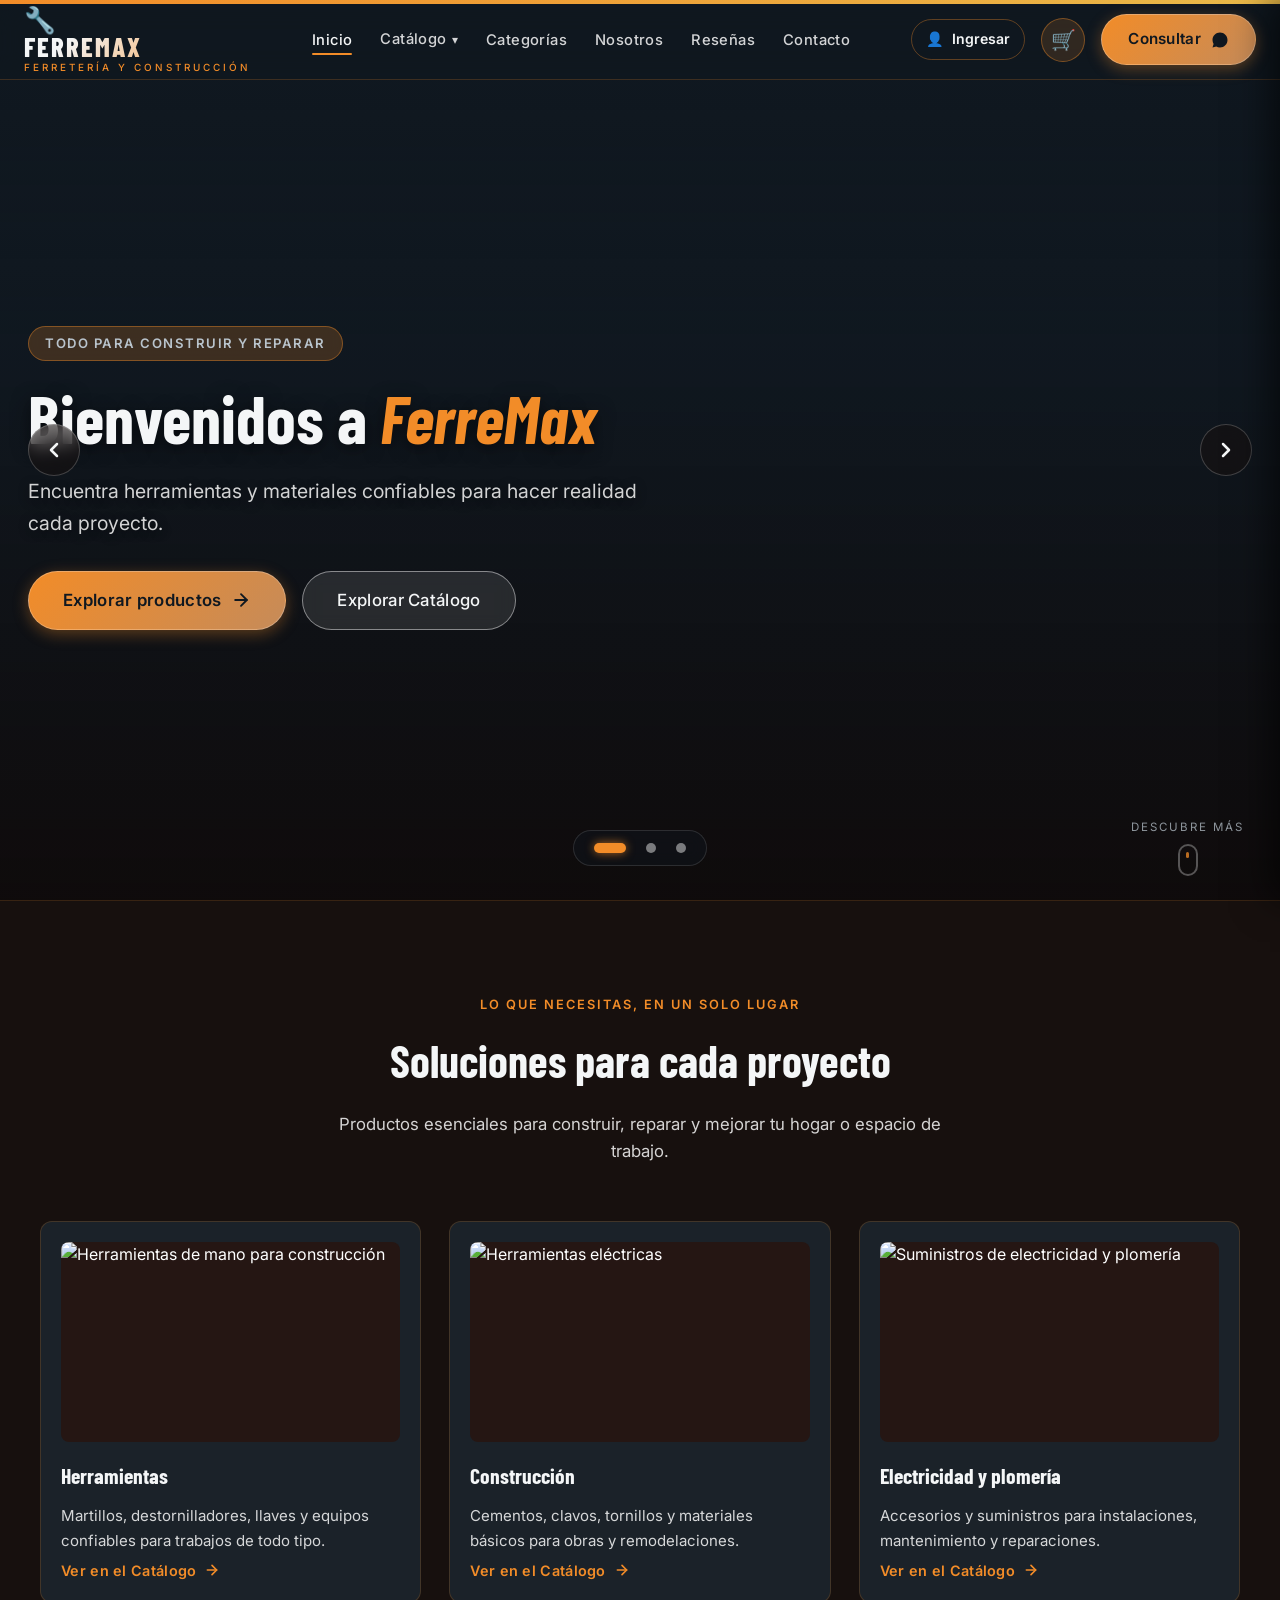
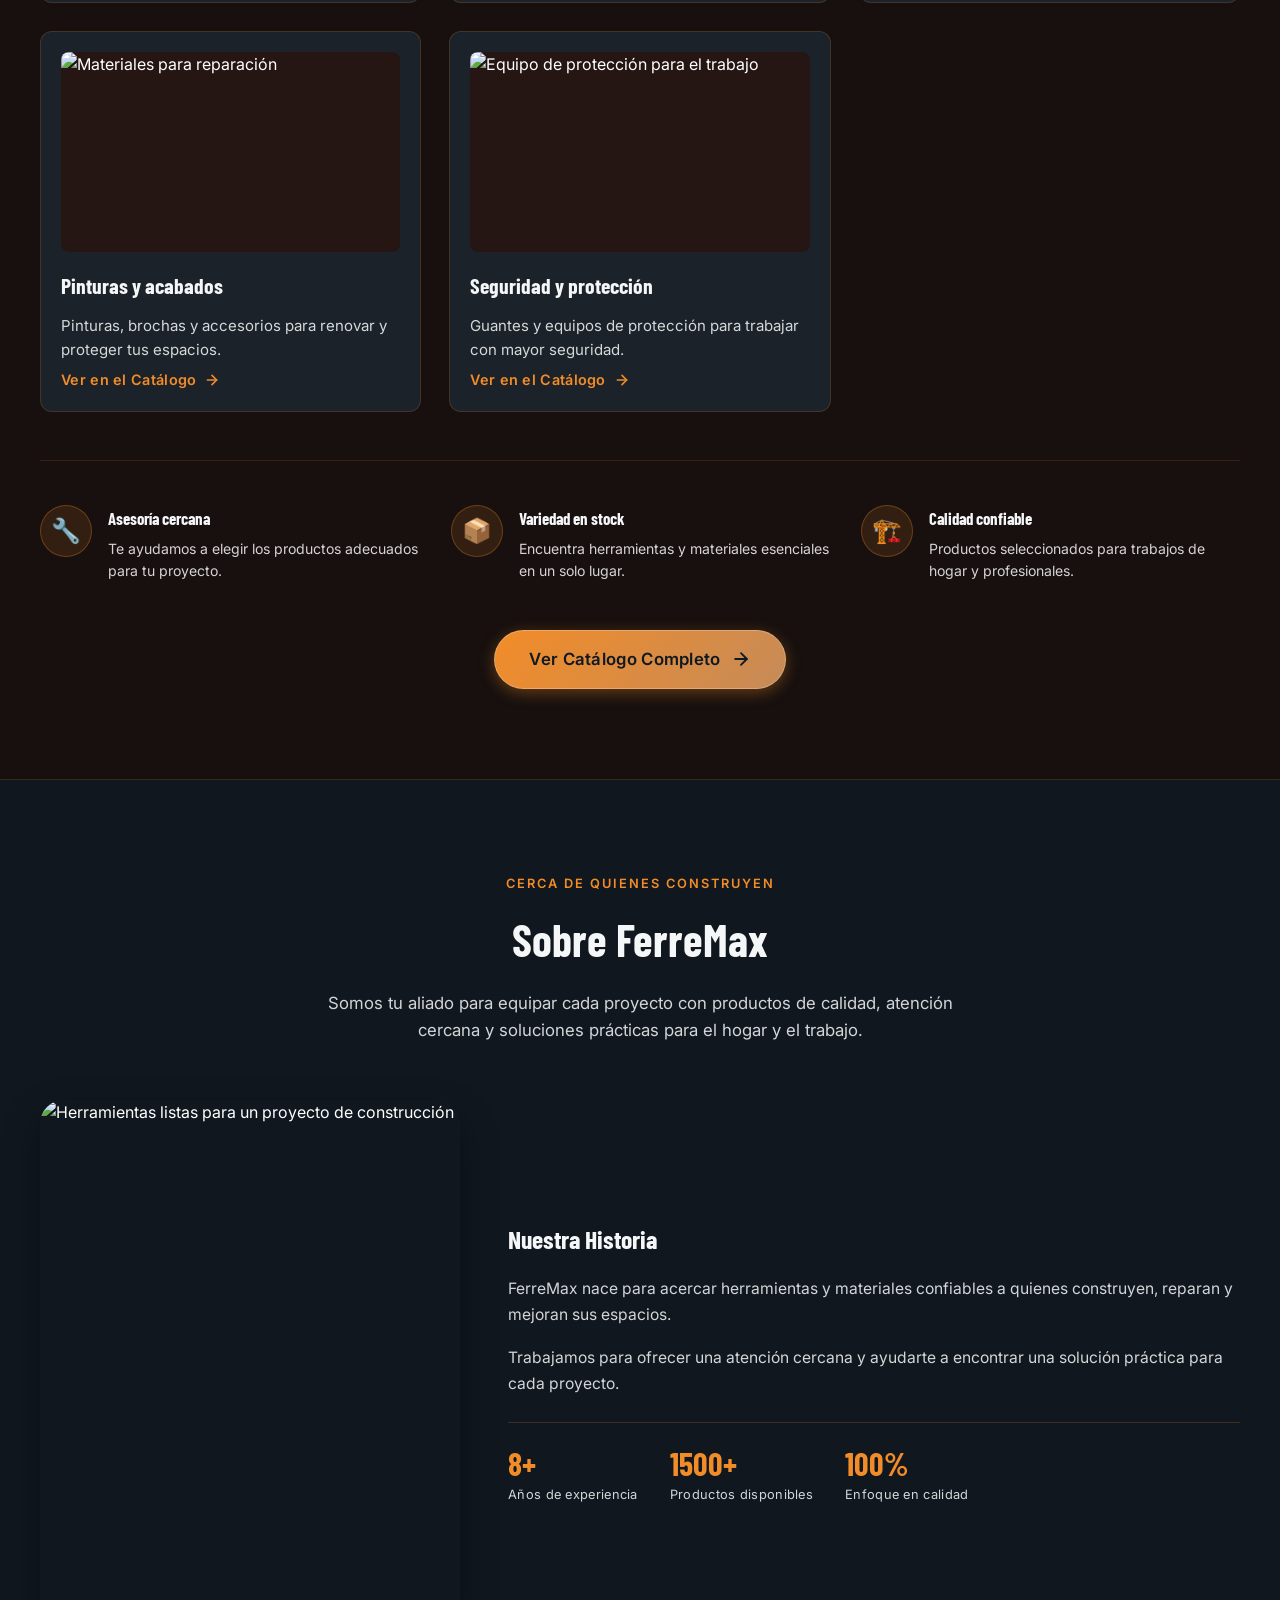
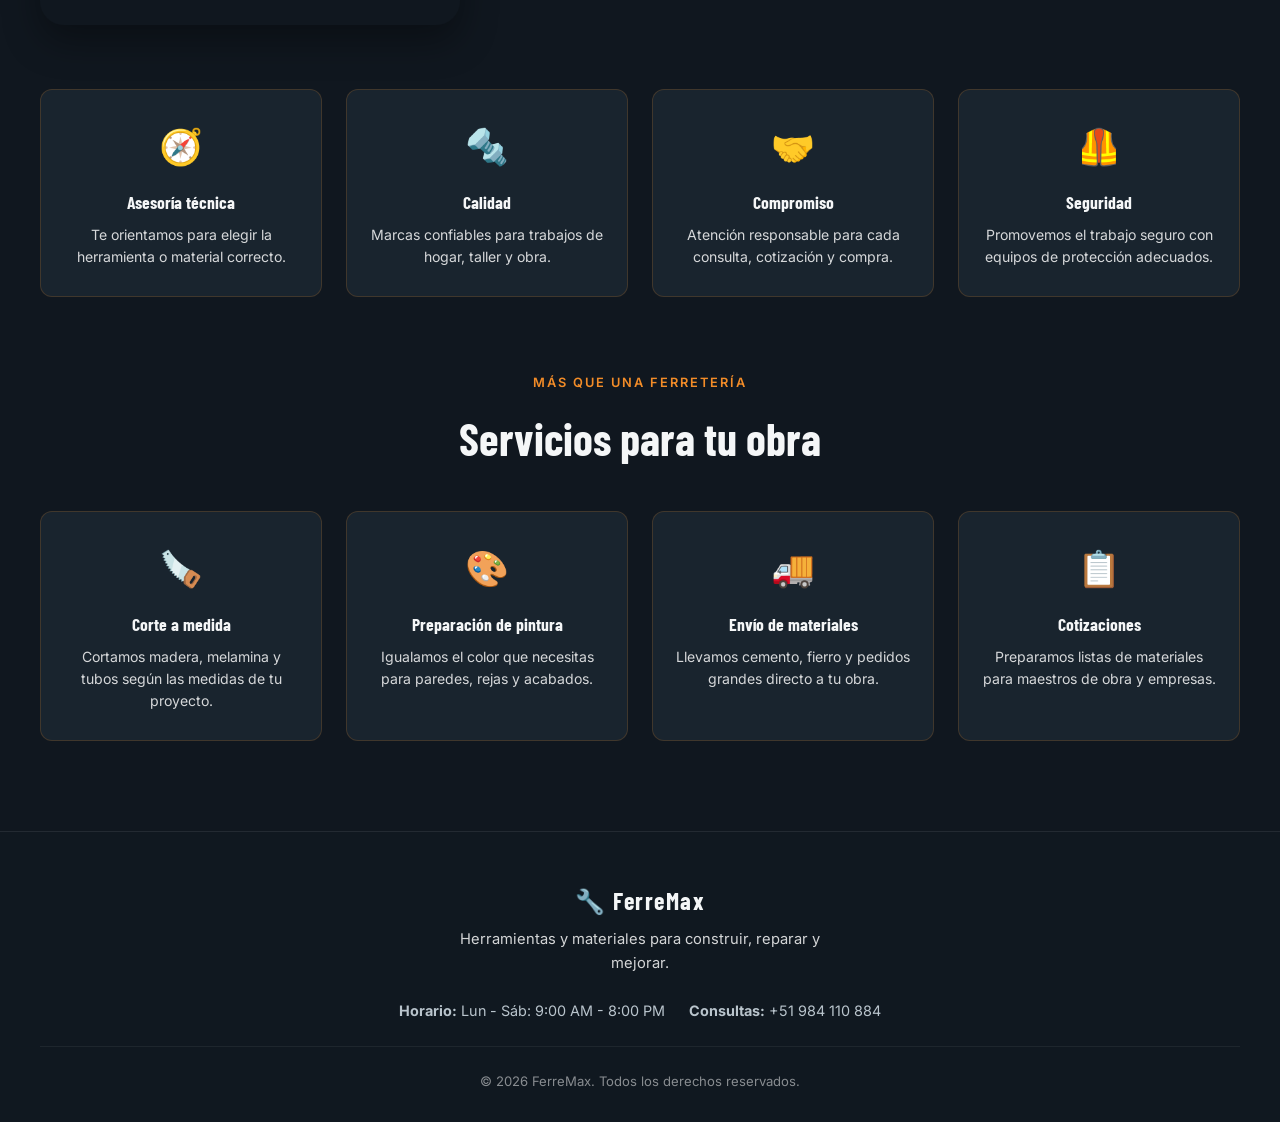
==== commit fb72e62c: "feat: agregar pestaña de reseñas" ====
--- a/index.html
+++ b/index.html
@@ -54,6 +54,7 @@
 
           <li class="nav-item"><a href="#especialidades" class="nav-link">Categorías</a></li>
           <li class="nav-item"><a href="#nosotros" class="nav-link">Nosotros</a></li>
+          <li class="nav-item"><a href="Resenas.html" class="nav-link">Reseñas</a></li>
           <li class="nav-item"><a href="Contacto.html" class="nav-link">Contacto</a></li>
         </ul>
 
--- a/styles.css
+++ b/styles.css
@@ -2490,3 +2490,233 @@
     padding: 14px;
   }
 }
+
+.reviews-page {
+  min-height: 100vh;
+  padding: 130px 24px 80px;
+  background:
+    radial-gradient(circle at 12% 18%, rgba(242, 140, 40, 0.1), transparent 38%),
+    radial-gradient(circle at 88% 75%, rgba(233, 185, 73, 0.07), transparent 38%);
+}
+
+.reviews-intro {
+  margin-bottom: 36px;
+  text-align: center;
+}
+
+.reviews-intro .section-subheading {
+  margin: 12px auto 0;
+}
+
+.reviews-layout {
+  display: grid;
+  grid-template-columns: minmax(0, 0.9fr) minmax(0, 1.1fr);
+  gap: 32px;
+  align-items: start;
+}
+
+.review-form-card,
+.review-login-prompt,
+.review-list-section {
+  padding: 28px;
+  border: 1px solid rgba(242, 140, 40, 0.2);
+  border-radius: var(--border-radius-lg);
+  background: var(--color-dark-card);
+  box-shadow: var(--shadow-sm);
+}
+
+.reviews-page [hidden] {
+  display: none !important;
+}
+
+.review-form-card h2,
+.review-login-prompt h2,
+.review-list-heading h2 {
+  margin-bottom: 8px;
+  color: var(--color-cream-light);
+  font-family: var(--font-serif);
+  font-size: 1.8rem;
+}
+
+.review-form-description,
+.review-login-prompt p {
+  margin-bottom: 22px;
+  color: var(--color-text-muted);
+}
+
+.review-field {
+  display: flex;
+  flex-direction: column;
+  gap: 8px;
+  margin-bottom: 20px;
+}
+
+.review-field label {
+  color: var(--color-cream-light);
+  font-size: 0.92rem;
+  font-weight: 600;
+}
+
+.review-field select,
+.review-field textarea,
+.review-field input[type="file"] {
+  width: 100%;
+  padding: 12px 14px;
+  border: 1px solid rgba(255, 255, 255, 0.15);
+  border-radius: var(--border-radius-sm);
+  background: rgba(16, 24, 32, 0.8);
+  color: var(--color-text-light);
+  font: inherit;
+}
+
+.review-field select:focus,
+.review-field textarea:focus,
+.review-field input[type="file"]:focus-visible {
+  border-color: var(--color-primary);
+  outline: 2px solid rgba(242, 140, 40, 0.25);
+}
+
+.review-field textarea {
+  min-height: 130px;
+  resize: vertical;
+}
+
+.review-field input[type="file"] {
+  padding: 9px;
+}
+
+.review-help,
+.review-character-count {
+  color: var(--color-cream-muted);
+  font-size: 0.8rem;
+}
+
+.review-character-count {
+  align-self: flex-end;
+}
+
+.review-image-preview {
+  display: flex;
+  flex-wrap: wrap;
+  align-items: center;
+  gap: 14px;
+  margin-bottom: 20px;
+}
+
+.review-image-preview img {
+  width: min(100%, 220px);
+  max-height: 180px;
+  border-radius: var(--border-radius-md);
+  object-fit: cover;
+}
+
+.review-login-prompt .btn {
+  margin-top: 4px;
+}
+
+.review-list-heading {
+  display: flex;
+  justify-content: space-between;
+  align-items: flex-end;
+  gap: 16px;
+  margin-bottom: 20px;
+}
+
+.review-count {
+  flex-shrink: 0;
+  color: var(--color-cream-muted);
+  font-size: 0.85rem;
+}
+
+.review-storage-note {
+  margin-bottom: 16px;
+  color: var(--color-cream-muted);
+  font-size: 0.8rem;
+}
+
+.review-list {
+  display: grid;
+  gap: 16px;
+}
+
+.review-card,
+.review-empty {
+  padding: 20px;
+  border: 1px solid rgba(255, 255, 255, 0.09);
+  border-radius: var(--border-radius-md);
+  background: rgba(16, 24, 32, 0.64);
+}
+
+.review-card-heading {
+  display: flex;
+  justify-content: space-between;
+  align-items: flex-start;
+  gap: 14px;
+  margin-bottom: 14px;
+}
+
+.review-card-heading > div {
+  display: grid;
+  gap: 8px;
+}
+
+.review-card-heading strong {
+  color: var(--color-cream-light);
+}
+
+.review-card-heading time {
+  flex-shrink: 0;
+  color: var(--color-cream-muted);
+  font-size: 0.78rem;
+}
+
+.review-product-tag {
+  width: fit-content;
+  padding: 4px 10px;
+  border: 1px solid rgba(242, 140, 40, 0.35);
+  border-radius: var(--border-radius-pill);
+  background: rgba(242, 140, 40, 0.1);
+  color: var(--color-primary-hover);
+  font-size: 0.78rem;
+}
+
+.review-card-message {
+  color: var(--color-text-muted);
+  overflow-wrap: anywhere;
+}
+
+.review-card-image {
+  width: min(100%, 360px);
+  max-height: 280px;
+  margin-top: 16px;
+  border-radius: var(--border-radius-md);
+  object-fit: cover;
+}
+
+.review-empty {
+  color: var(--color-cream-muted);
+}
+
+@media (max-width: 900px) {
+  .reviews-layout {
+    grid-template-columns: 1fr;
+  }
+}
+
+@media (max-width: 600px) {
+  .reviews-page {
+    padding: 100px 16px 60px;
+  }
+
+  .review-form-card,
+  .review-login-prompt,
+  .review-list-section {
+    padding: 20px 16px;
+  }
+
+  .review-list-heading,
+  .review-card-heading {
+    align-items: flex-start;
+    flex-direction: column;
+  }
+}
